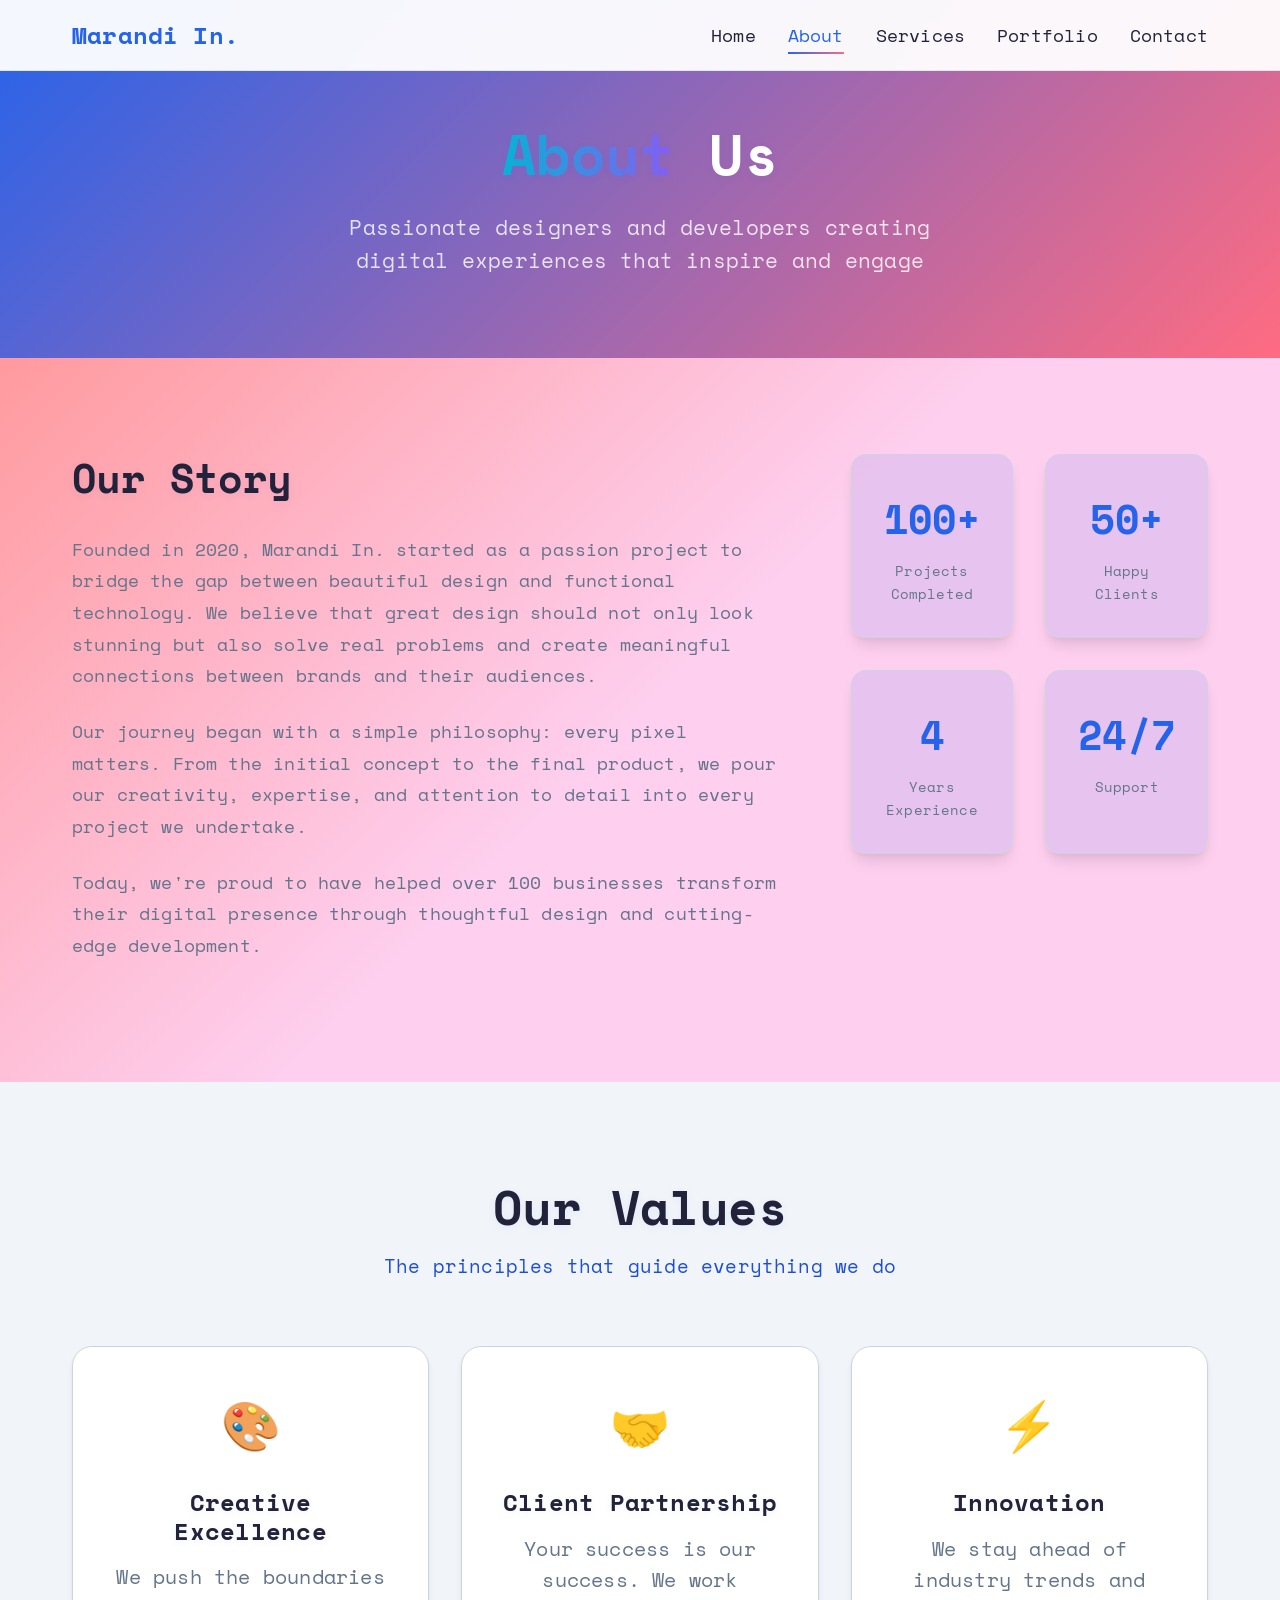
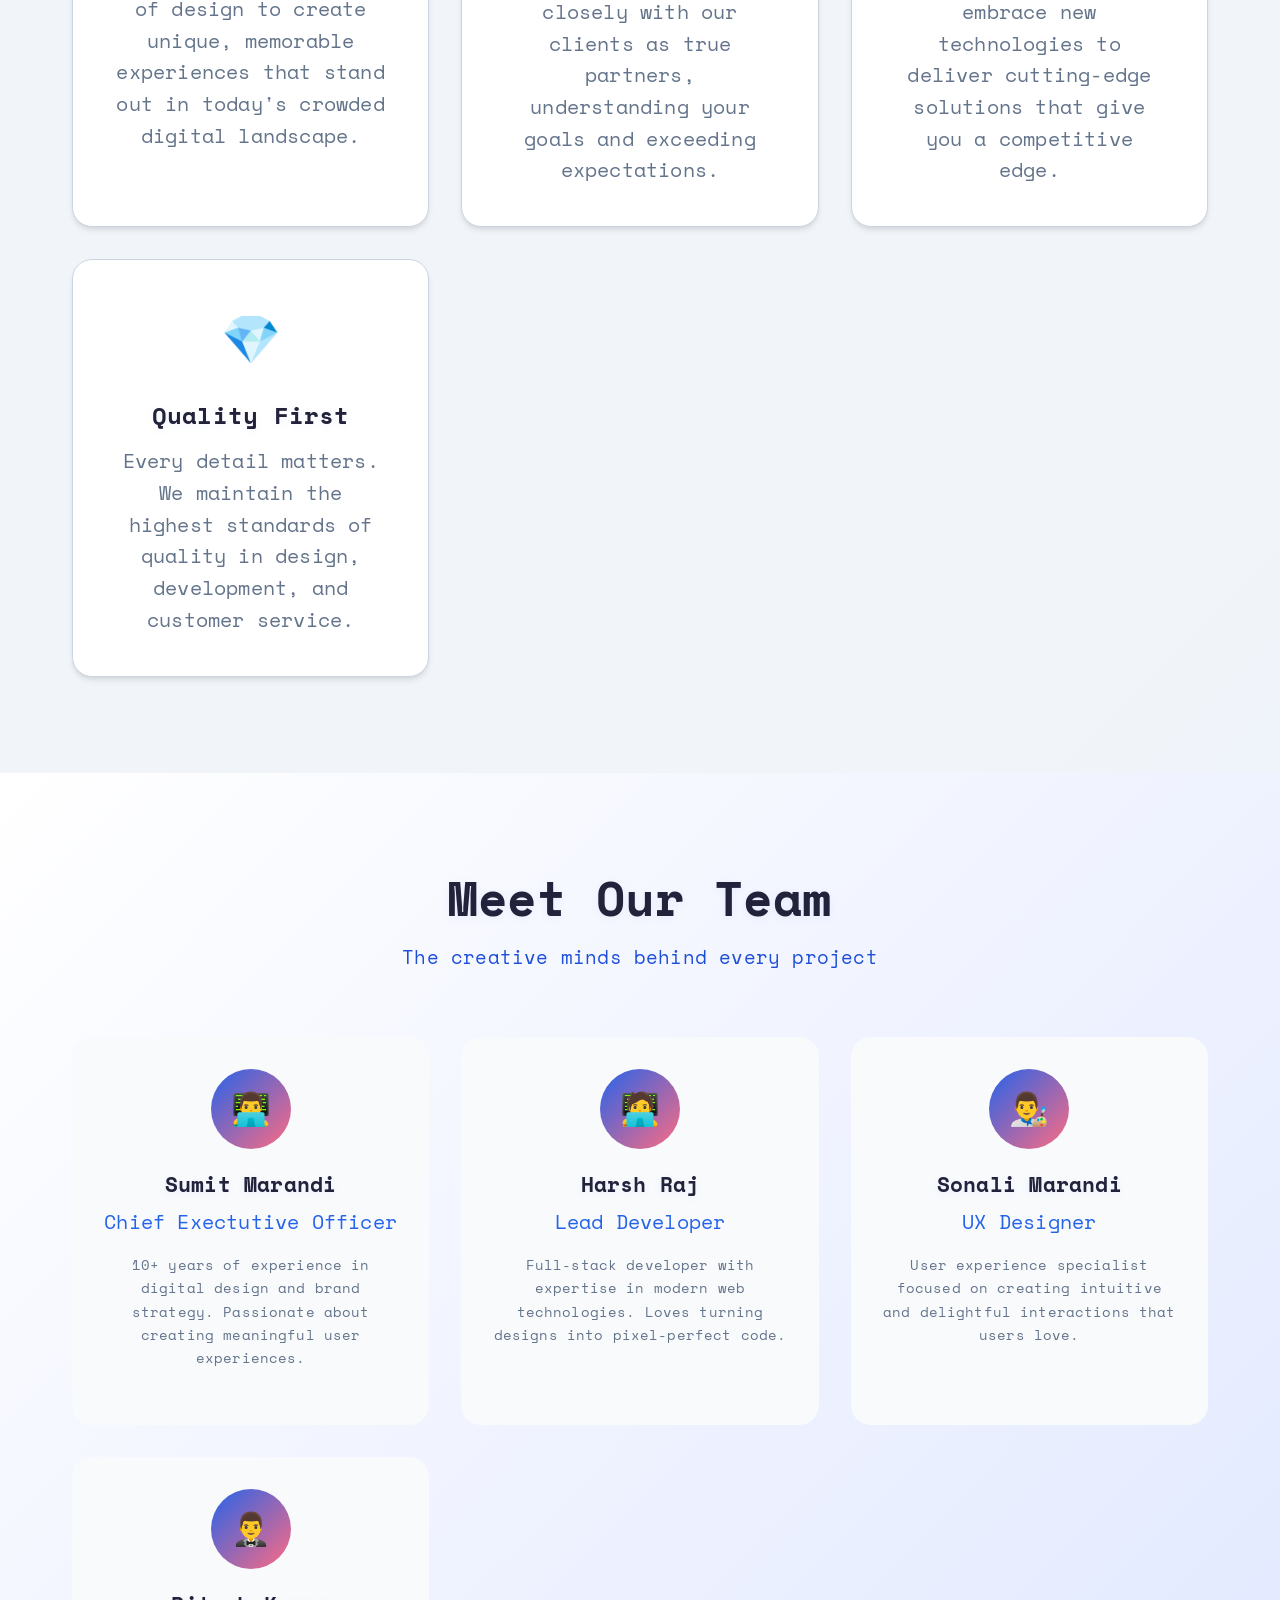
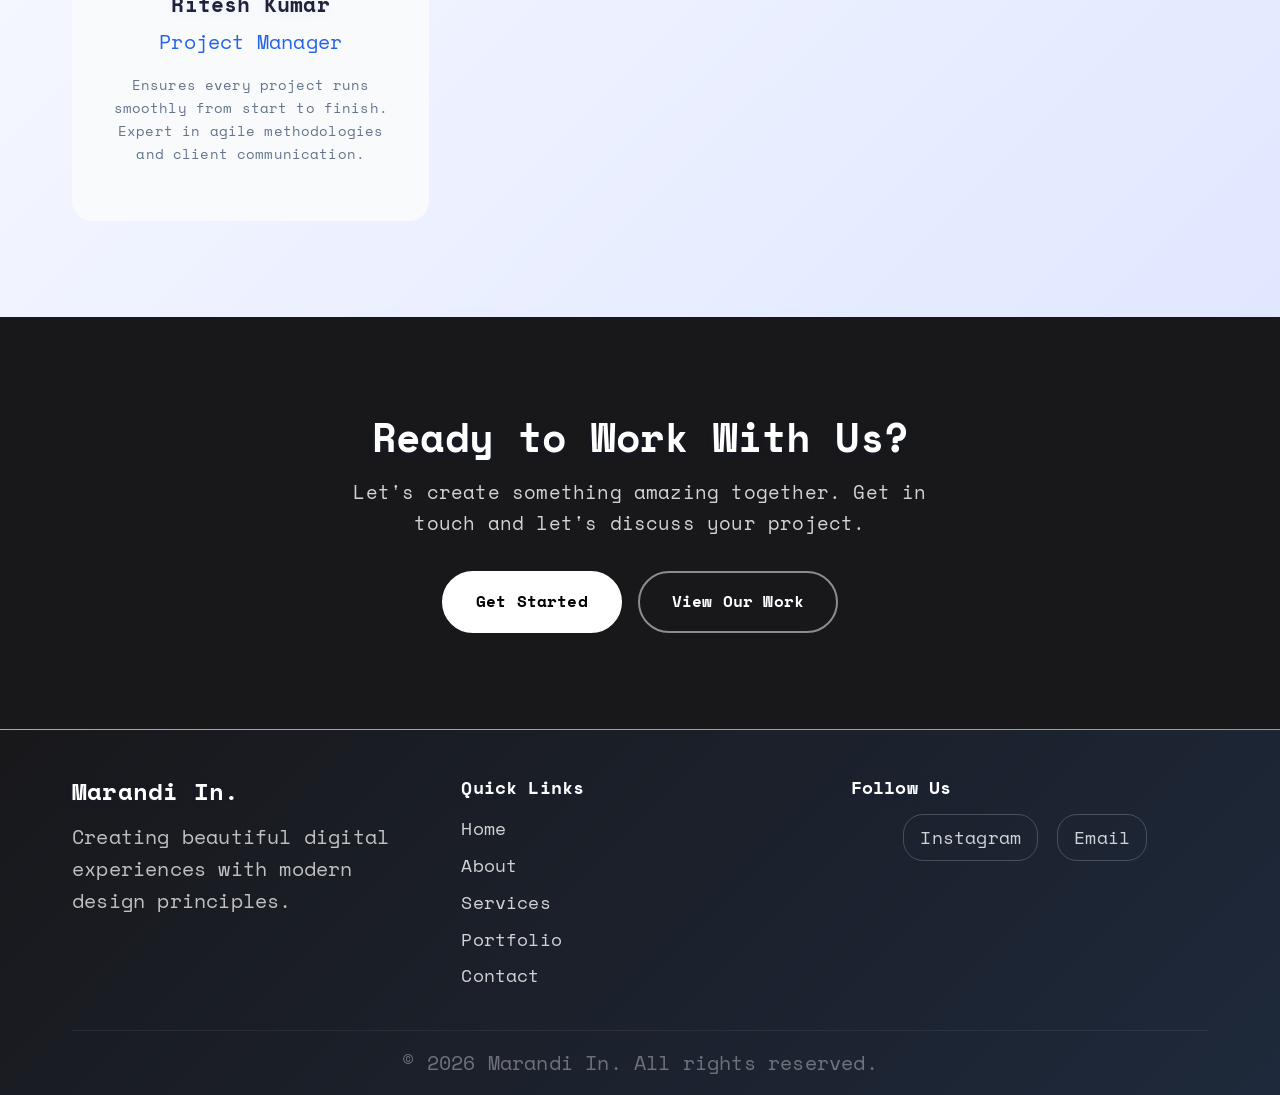
==== about.html @ eaab5546 "v3" ====
<!DOCTYPE html>
<html lang="en">
<head>
    <meta charset="UTF-8">
    <meta name="viewport" content="width=device-width, initial-scale=1.0">
    <meta name="description" content="Learn about Marandi In., a passionate team of designers and developers creating digital experiences that inspire and engage. Discover our story, values, and the creative minds behind our projects.">
    <meta name="keywords" content="about us, our story, our values, our team, creative design, modern technology, digital experiences">
    <meta property="og:title" content="About Us - Marandi In.">
    <meta property="og:description" content="Learn about Marandi In., a passionate team of designers and developers creating digital experiences that inspire and engage.">

    <meta property="og:type" content="website">
    <meta property="og:url" content="https://marandi.in/about.html">
    <meta property="og:image" content="https://asset.marandi.in/owl.png">
    <meta property="og:image:alt" content="Marandi In. Logo">
    <meta property="og:image:type" content="image/png">
    <meta name="twitter:card" content="summary_large_image">
    <meta name="twitter:title" content="About Us - Marandi In.">
    <meta name="twitter:description" content="Get in touch with Marandi In. to start a conversation about your next project. We're ready to help you transform your vision into reality.">
    <meta name="twitter:image" content="https://asset.marandi.in/owl.png">

    <link rel="apple-touch-icon" sizes="180x180" href="favicon/apple-touch-icon.png">
    <link rel="icon" type="image/png" sizes="32x32" href="favicon/favicon-32x32.png">
    <link rel="icon" type="image/png" sizes="16x16" href="favicon/favicon-16x16.png">
    <link rel="manifest" href="favicon/site.webmanifest">

    <meta name="robots" content="noindex">
    
    <title>About Us - Marandi In.</title>
    <link rel="stylesheet" href="styles.css">
    <link href="https://fonts.googleapis.com/css2?family=Space+Mono:wght@400;700&display=swap" rel="stylesheet">
</head>
<body>
    <!-- Navigation -->
    <nav class="navbar">
        <div class="nav-container">
            <div class="nav-logo">
                <span class="logo-text">Marandi In.</span>
            </div>
            <div class="nav-menu" id="navMenu">
                <a href="index.html" class="nav-link">Home</a>
                <a href="about.html" class="nav-link active">About</a>
                <a href="services.html" class="nav-link">Services</a>
                <a href="portfolio.html" class="nav-link">Portfolio</a>
                <a href="contact.html" class="nav-link">Contact</a>
            </div>
            <div class="nav-toggle" id="navToggle">
                <span class="bar"></span>
                <span class="bar"></span>
                <span class="bar"></span>
            </div>
        </div>
    </nav>

    <!-- Hero Section -->
    <section class="page-hero">
        <div class="container">
            <div class="page-hero-content">
                <h1 class="page-title">
                    <span class="gradient-text">About</span> Us
                </h1>
                <p class="page-subtitle">
                    Passionate designers and developers creating digital experiences that inspire and engage
                </p>
            </div>
        </div>
    </section>

    <!-- About Content -->
    <section class="about-content">
        <div class="container">
            <div class="about-story">
                <div class="story-content">
                    <h2>Our Story</h2>
                    <p>Founded in 2020, Marandi In. started as a passion project to bridge the gap between beautiful design and functional technology. We believe that great design should not only look stunning but also solve real problems and create meaningful connections between brands and their audiences.</p>
                    
                    <p>Our journey began with a simple philosophy: every pixel matters. From the initial concept to the final product, we pour our creativity, expertise, and attention to detail into every project we undertake.</p>
                    
                    <p>Today, we're proud to have helped over 100 businesses transform their digital presence through thoughtful design and cutting-edge development.</p>
                </div>
                <div class="story-stats">
                    <div class="stat-item">
                        <div class="stat-number">100+</div>
                        <div class="stat-label">Projects Completed</div>
                    </div>
                    <div class="stat-item">
                        <div class="stat-number">50+</div>
                        <div class="stat-label">Happy Clients</div>
                    </div>
                    <div class="stat-item">
                        <div class="stat-number">4</div>
                        <div class="stat-label">Years Experience</div>
                    </div>
                    <div class="stat-item">
                        <div class="stat-number">24/7</div>
                        <div class="stat-label">Support</div>
                    </div>
                </div>
            </div>
        </div>
    </section>

    <!-- Values Section -->
    <section class="values-section">
        <div class="container">
            <div class="section-header">
                <h2 class="section-title">Our Values</h2>
                <p class="section-subtitle">The principles that guide everything we do</p>
            </div>
            <div class="values-grid">
                <div class="value-card">
                    <div class="value-icon">🎨</div>
                    <h3>Creative Excellence</h3>
                    <p>We push the boundaries of design to create unique, memorable experiences that stand out in today's crowded digital landscape.</p>
                </div>
                <div class="value-card">
                    <div class="value-icon">🤝</div>
                    <h3>Client Partnership</h3>
                    <p>Your success is our success. We work closely with our clients as true partners, understanding your goals and exceeding expectations.</p>
                </div>
                <div class="value-card">
                    <div class="value-icon">⚡</div>
                    <h3>Innovation</h3>
                    <p>We stay ahead of industry trends and embrace new technologies to deliver cutting-edge solutions that give you a competitive edge.</p>
                </div>
                <div class="value-card">
                    <div class="value-icon">💎</div>
                    <h3>Quality First</h3>
                    <p>Every detail matters. We maintain the highest standards of quality in design, development, and customer service.</p>
                </div>
            </div>
        </div>
    </section>

    <!-- Team Section -->
    <section class="team-section">
        <div class="container">
            <div class="section-header">
                <h2 class="section-title">Meet Our Team</h2>
                <p class="section-subtitle">The creative minds behind every project</p>
            </div>
            <div class="team-grid">
                <div class="team-member">
                    <div class="member-image">
                        <div class="member-avatar">👨‍💻</div>
                    </div>
                    <div class="member-info">
                        <h4>Sumit Marandi</h4>
                        <p class="member-role">Chief Exectutive Officer</p>
                        <p class="member-bio">10+ years of experience in digital design and brand strategy. Passionate about creating meaningful user experiences.</p>
                        <div class="member-social">
                            <a href="#" class="social-link">LinkedIn</a>
                            <a href="#" class="social-link">Twitter</a>
                        </div>
                    </div>
                </div>
                <div class="team-member">
                    <div class="member-image">
                        <div class="member-avatar">🧑‍💻</div>
                    </div>
                    <div class="member-info">
                        <h4>Harsh Raj</h4>
                        <p class="member-role">Lead Developer</p>
                        <p class="member-bio">Full-stack developer with expertise in modern web technologies. Loves turning designs into pixel-perfect code.</p>
                        <div class="member-social">
                            <a href="#" class="social-link">LinkedIn</a>
                            <a href="#" class="social-link">GitHub</a>
                        </div>
                    </div>
                </div>
                <div class="team-member">
                    <div class="member-image">
                        <div class="member-avatar">👨‍🎨</div>
                    </div>
                    <div class="member-info">
                        <h4>Sonali Marandi</h4>
                        <p class="member-role">UX Designer</p>
                        <p class="member-bio">User experience specialist focused on creating intuitive and delightful interactions that users love.</p>
                        <div class="member-social">
                            <a href="#" class="social-link">LinkedIn</a>
                            <a href="#" class="social-link">Dribbble</a>
                        </div>
                    </div>
                </div>
                <div class="team-member">
                    <div class="member-image">
                        <div class="member-avatar">🤵‍♂️</div>
                    </div>
                    <div class="member-info">
                        <h4>Ritesh Kumar</h4>
                        <p class="member-role">Project Manager</p>
                        <p class="member-bio">Ensures every project runs smoothly from start to finish. Expert in agile methodologies and client communication.</p>
                        <div class="member-social">
                            <a href="#" class="social-link">LinkedIn</a>
                            <a href="#" class="social-link">Twitter</a>
                        </div>
                    </div>
                </div>
            </div>
        </div>
    </section>

    <!-- CTA Section -->
    <section class="cta-section">
        <div class="container">
            <div class="cta-content">
                <h2>Ready to Work With Us?</h2>
                <p>Let's create something amazing together. Get in touch and let's discuss your project.</p>
                <div class="cta-buttons">
                    <a href="contact.html" class="btn btn-primary">Get Started</a>
                    <a href="portfolio.html" class="btn btn-secondary">View Our Work</a>
                </div>
            </div>
        </div>
    </section>

    <!-- Footer -->
    <footer class="footer">
        <div class="container">
            <div class="footer-content">
                <div class="footer-section">
                    <h3>Marandi In.</h3>
                    <p>Creating beautiful digital experiences with modern design principles.</p>
                </div>
                <div class="footer-section">
                    <h4>Quick Links</h4>
                    <ul>
                        <li><a href="index.html">Home</a></li>
                        <li><a href="about.html">About</a></li>
                        <li><a href="services.html">Services</a></li>
                        <li><a href="portfolio.html">Portfolio</a></li>
                        <li><a href="contact.html">Contact</a></li>
                    </ul>
                </div>
                <div class="footer-section">
                    <h4>Follow Us</h4>
                    <div class="social-links">
                        <a href="https://www.instagram.com/marandi.insta/" target="_blank" class="social-link">Instagram</a>
                        <a href="mailto:hi@marandi.in" target="_blank" class="social-link">Email</a>
                    </div>
                </div>
            </div>
            <div class="footer-bottom">
                <p>&copy; <span id="currentYear"></span> Marandi In. All rights reserved.</p>
            </div>
        </div>
    </footer>

    <script src="script.js"></script>

    <script>
        document.addEventListener("DOMContentLoaded", function() {
            const yearSpan = document.getElementById("currentYear");
            const currentYear = new Date().getFullYear();
            yearSpan.textContent = currentYear;
        });
    </script>
</body>
</html>
---- styles.css ----
/* Reset and Base Styles */
* {
    margin: 0;
    padding: 0;
    box-sizing: border-box;
    font-family: 'Space Mono', monospace, -apple-system, BlinkMacSystemFont, 'Segoe UI', Roboto, 'Helvetica Neue', Arial, sans-serif;
}

:root {
    --primary-color: #2563eb;
    --primary-color-light: #e0e7ff;
    --primary-color-dark: #1d4ed8;
    --secondary-color: #14b8a6;
    --accent-color: #f59e0b;
    --accent-color-2: #ff6b81;
    --accent-color-3: #7c3aed;
    --bg-light: #f1f5f9;
    --bg-white: #ffffff;
    --bg-dark: #18181b;
    --bg-secondary: #f8fafc;
    --bg-card: #ffffff;
    --text-dark: #18181b;
    --text-primary: #22223b;
    --text-secondary: #64748b;
    --text-light: #4b5563;
    --text-muted: #94a3b8;
    --text-contrast: #fff;
    --border-color: #cbd5e1;
    --border-light: #e2e8f0;
    --success-color: #22c55e;
    --error-color: #ef4444;
    --focus-outline-color: #2563eb;
    
    /* Gradient Definitions */
    --gradient-primary: linear-gradient(135deg, var(--primary-color) 0%, var(--accent-color-2) 100%);
    --gradient-hero: linear-gradient(135deg, var(--primary-color) 0%, var(--accent-color-3) 50%, var(--accent-color) 100%);
    --gradient-accent: linear-gradient(90deg, var(--accent-color) 0%, var(--accent-color-2) 100%);
    --gradient-warm: linear-gradient(135deg, #ff6b6b 0%, #feca57 100%);
    --gradient-cool: linear-gradient(135deg, #667eea 0%, #764ba2 100%);
    --gradient-soft: linear-gradient(135deg, #a8edea 0%, #fed6e3 100%);
    --gradient-sunset: linear-gradient(135deg, #ff9a9e 0%, #fecfef 50%, #fecfef 100%);
    --gradient-ocean: linear-gradient(135deg, #667eea 0%, #764ba2 100%);
    --gradient-forest: linear-gradient(135deg, #134e5e 0%, #71b280 100%);
    --gradient-cosmic: linear-gradient(135deg, #667eea 0%, #764ba2 50%, #f093fb 100%);
    
    /* Shadow Definitions */
    --shadow-light: 0 4px 6px -1px rgba(0, 0, 0, 0.1), 0 2px 4px -1px rgba(0, 0, 0, 0.06);
    --shadow-medium: 0 10px 15px -3px rgba(0, 0, 0, 0.1), 0 4px 6px -2px rgba(0, 0, 0, 0.05);
    --shadow-large: 0 20px 25px -5px rgba(0, 0, 0, 0.1), 0 10px 10px -5px rgba(0, 0, 0, 0.04);
    --shadow-heavy: 0 25px 50px -12px rgba(0, 0, 0, 0.25);
    --shadow-colored: 0 10px 25px rgba(37, 99, 235, 0.15);
    
    /* Glass Effect */
    --glass-bg: rgba(255, 255, 255, 0.25);
    --backdrop-blur: blur(10px);
    --bg-primary: rgba(37, 99, 235, 0.1);
}

body {
    font-family: 'Space Mono', monospace, -apple-system, BlinkMacSystemFont, 'Segoe UI', Roboto, 'Helvetica Neue', Arial, sans-serif;
    color: var(--text-dark);
    background: linear-gradient(135deg, var(--bg-light) 60%, var(--primary-color-light) 100%);
    letter-spacing: 0.01em;
    font-size: 18px; /* Increased base font size for better readability */
    line-height: 1.6;
}

h1, h2, h3, h4, h5, h6, .section-title, .page-title {
    color: var(--primary-color-dark);
    font-family: 'Space Mono', monospace, sans-serif;
    letter-spacing: 0.01em;
    text-shadow: 0 2px 8px rgba(37,99,235,0.07);
    line-height: 1.2;
}

p, .section-subtitle, .page-subtitle, .card-content p, .info-header p, .timing, .contact-card p, .about-card p, .service-card p, .portfolio-info p, .faq-answer p, .footer-section p {
    color: var(--text-primary);
    font-family: 'Space Mono', monospace, sans-serif;
    font-size: 1.1em; /* Slightly increased font size */
    letter-spacing: 0.01em;
    line-height: 1.6;
}

.btn:hover, .btn-primary:hover, .btn-secondary:hover, .submit-btn:hover, .service-btn:hover,
.btn:focus, .btn-primary:focus, .btn-secondary:focus, .submit-btn:focus, .service-btn:focus {
    background: linear-gradient(90deg, var(--accent-color-2) 0%, var(--primary-color-dark) 100%);
    color: #fff !important;
    transform: translateY(-2px) scale(1.05);
    box-shadow: 0 4px 24px 0 rgba(124,58,237,0.15);
    outline: 3px solid var(--focus-outline-color);
    outline-offset: 3px;
}

/* Contact Page Styles */
.contact-main {
    padding: 4rem 1.5rem;
    background: var(--bg-light);
    min-height: 100vh;
}

.contact-container {
    max-width: 1200px;
    margin: 0 auto;
}

.contact-grid {
    display: grid;
    grid-template-columns: 1fr 1fr;
    gap: 3rem;
    align-items: start;
}

.contact-info {
    padding: 2rem;
}

.info-header {
    margin-bottom: 3rem;
}

.badge {
    display: inline-block;
    padding: 0.5rem 1rem;
    background: var(--gradient-primary);
    color: white;
    border-radius: 2rem;
    font-size: 0.875rem;
    margin-bottom: 1rem;
    box-shadow: var(--shadow-light);
}

.info-header h2 {
    font-size: 2.5rem;
    color: var(--text-dark);
    margin-bottom: 1rem;
    line-height: 1.2;
    font-weight: 700;
    letter-spacing: -0.025em;
}

.info-header p {
    color: var(--text-secondary);
    font-size: 1.125rem;
    line-height: 1.7;
    font-weight: 400;
}

.contact-cards {
    display: grid;
    gap: 1.5rem;
    margin-bottom: 3rem;
}

.contact-card {
    display: flex;
    align-items: flex-start;
    gap: 1rem;
    padding: 1.5rem;
    background: var(--bg-white);
    border-radius: 1rem;
    box-shadow: var(--shadow-light);
    border: 1px solid var(--border-light);
    transition: transform 0.3s ease, box-shadow 0.3s ease, border-color 0.3s ease;
}

.contact-card:hover {
    transform: translateY(-5px);
    box-shadow: var(--shadow-large);
    border-color: var(--primary-color-light);
}

.card-icon {
    padding: 1rem;
    background: var(--primary-color-light);
    border-radius: 0.75rem;
    color: var(--primary-color);
}

.card-content h3 {
    color: var(--text-dark);
    margin-bottom: 0.5rem;
    font-size: 1.25rem;
    font-weight: 600;
    letter-spacing: -0.01em;
}

.card-content p {
    color: var(--text-primary);
    margin-bottom: 0.25rem;
}

.timing {
    color: var(--text-light);
    font-size: 0.875rem;
}

.social-links-wrapper {
    background: var(--bg-white);
    padding: 2rem;
    border-radius: 1rem;
    box-shadow: var(--shadow-light);
    border: 1px solid var(--border-light);
}

.social-links-wrapper h3 {
    margin-bottom: 1.5rem;
    color: var(--text-dark);
}

.social-icons {
    display: flex;
    gap: 1rem;
}

.social-icon {
    display: flex;
    align-items: center;
    justify-content: center;
    width: 3rem;
    height: 3rem;
    border-radius: 0.75rem;
    color: var(--text-light);
    background: var(--bg-light);
    transition: all 0.3s ease;
}

.social-icon:hover {
    color: white;
    transform: translateY(-3px);
}

.social-icon.mail:hover { background: #1DA1F2; }
.social-icon.instagram:hover { background: #E4405F; }
.social-icon.linkedin:hover { background: #0A66C2; }
.social-icon.dribbble:hover { background: #EA4C89; }

.contact-form-wrapper {
    background: var(--bg-white);
    padding: 3rem;
    border-radius: 1.5rem;
    box-shadow: var(--shadow-medium);
    border: 1px solid var(--border-light);
}

.form-container h2 {
    margin-bottom: 2rem;
    color: var(--text-dark);
}

.form-grid {
    display: grid;
    grid-template-columns: 1fr 1fr;
    gap: 1.5rem;
    margin-bottom: 2rem;
}

.form-group {
    display: flex;
    flex-direction: column;
    gap: 0.5rem;
}

.form-group.full-width {
    grid-column: 1 / -1;
}

.form-group label {
    color: var(--text-dark);
    font-weight: 500;
}

.form-group input,
.form-group textarea {
    padding: 0.875rem 1rem;
    border: 2px solid var(--border-color);
    border-radius: 0.75rem;
    font-size: 1rem;
    transition: all 0.3s ease;
}

.form-group input:focus,
.form-group textarea:focus {
    border-color: var(--primary-color);
    box-shadow: 0 0 0 4px var(--primary-color-light);
    outline: none;
}

.form-group textarea {
    resize: vertical;
    min-height: 150px;
}

.form-footer {
    display: flex;
    justify-content: space-between;
    align-items: center;
}

.checkbox-container {
    display: flex;
    align-items: center;
    gap: 0.5rem;
    cursor: pointer;
    color: var(--text-primary);
}

.checkbox-container input {
    display: none;
}

.checkmark {
    width: 1.25rem;
    height: 1.25rem;
    border: 2px solid var(--border-color);
    border-radius: 0.375rem;
    position: relative;
    transition: all 0.3s ease;
}

.checkbox-container input:checked + .checkmark {
    background: var(--gradient-primary);
    box-shadow: var(--shadow-light);
    border-color: var(--primary-color);
}

.checkbox-container input:checked + .checkmark::after {
    content: "";
    position: absolute;
    left: 6px;
    top: 2px;
    width: 6px;
    height: 12px;
    border: solid white;
    border-width: 0 2px 2px 0;
    transform: rotate(45deg);
}

.submit-btn {
    display: flex;
    align-items: center;
    gap: 0.75rem;
    padding: 0.875rem 1.5rem;
    background: var(--gradient-primary);
    box-shadow: var(--shadow-light);
    color: white;
    border: none;
    border-radius: 0.75rem;
    font-size: 1rem;
    font-weight: 500;
    cursor: pointer;
    transition: all 0.3s ease;
}

.submit-btn:hover {
    transform: translateY(-2px);
    box-shadow: var(--shadow-medium);
    filter: brightness(1.05);
}

.submit-btn svg {
    transition: transform 0.3s ease;
}

.submit-btn:hover svg {
    transform: translateX(4px);
}

/* Responsive Design */
@media (max-width: 1024px) {
    .contact-grid {
        grid-template-columns: 1fr;
        gap: 2rem;
    }

    .contact-info {
        padding: 1rem;
    }

    .info-header h2 {
        font-size: 2rem;
    }
}

@media (max-width: 768px) {
    .contact-main {
        padding: 2rem 1rem;
    }

    .contact-form-wrapper {
        padding: 2rem;
    }

    .form-grid {
        grid-template-columns: 1fr;
    }

    .form-footer {
        flex-direction: column;
        gap: 1.5rem;
    }

    .submit-btn {
        width: 100%;
        justify-content: center;
    }
}

@media (max-width: 480px) {
    .contact-card {
        flex-direction: column;
        text-align: center;
        align-items: center;
    }

    .social-icons {
        flex-wrap: wrap;
        justify-content: center;
    }

    .info-header h2 {
        font-size: 1.75rem;
    }

    .contact-form-wrapper {
        padding: 1.5rem;
    }
}

/* Override any problematic text colors */
.section-header *,
.about-grid *,
.services-grid *,
.portfolio-grid *,
.footer-section * {
    color: inherit !important;
}

/* Fix page hero text visibility */
.page-hero {
    color: white !important;
    background: var(--gradient-hero);
}

.page-hero * {
    color: white !important;
}

.page-title {
    color: white !important;
}

/* Container */
.container {
    max-width: 1200px;
    margin: 0 auto;
    padding: 0 2rem;
}

/* Navigation */
.navbar {
    position: fixed;
    top: 0;
    width: 100%;
    background: rgba(255, 255, 255, 0.95);
    backdrop-filter: var(--backdrop-blur);
    border-bottom: 1px solid var(--border-light);
    z-index: 1000;
    transition: all 0.3s ease;
    box-shadow: 0 1px 20px rgba(0, 0, 0, 0.05);
}

.nav-container {
    max-width: 1200px;
    margin: 0 auto;
    padding: 0 2rem;
    display: flex;
    justify-content: space-between;
    align-items: center;
    height: 70px;
}

.nav-logo {
    font-size: 1.5rem;
    font-weight: 700;
    color: var(--primary-color);
}

.nav-menu {
    display: flex;
    gap: 2rem;
    align-items: center;
}

.nav-link {
    color: var(--text-primary);
    text-decoration: none;
    font-weight: 500;
    transition: color 0.3s ease;
    position: relative;
}

.nav-link:hover {
    color: var(--primary-color);
}

.nav-link::after {
    content: '';
    position: absolute;
    bottom: -5px;
    left: 0;
    width: 0;
    height: 2px;
    background: var(--gradient-primary);
    transition: width 0.3s ease;
}

.nav-link:hover::after {
    width: 100%;
}

.nav-toggle {
    display: none;
    flex-direction: column;
    cursor: pointer;
    gap: 4px;
}

.bar {
    width: 25px;
    height: 3px;
    background: var(--text-primary);
    transition: 0.3s;
    border-radius: 3px;
}

/* Hero Section */
.hero {
    min-height: 100vh;
    display: flex;
    align-items: center;
    position: relative;
    background: var(--gradient-hero);
    color: white;
    overflow: hidden;
    position: relative;
}

.hero::before {
    content: '';
    position: absolute;
    top: 0;
    left: 0;
    right: 0;
    bottom: 0;
    background: radial-gradient(circle at 30% 20%, rgba(255, 255, 255, 0.1) 0%, transparent 50%),
                radial-gradient(circle at 70% 80%, rgba(6, 182, 212, 0.15) 0%, transparent 50%);
    pointer-events: none;
}

.hero-container {
    max-width: 1200px;
    margin: 0 auto;
    padding: 0 2rem;
    display: grid;
    grid-template-columns: 1fr 1fr;
    gap: 4rem;
    align-items: center;
    position: relative;
    z-index: 2;
}

.hero-content {
    animation: fadeInUp 1s ease-out;
}

.hero-title {
    font-size: 4rem;
    font-weight: 700;
    line-height: 1.1;
    margin-bottom: 1.5rem;
}

.gradient-text {
    background: linear-gradient(270deg, #06b6d4, #f59e0b, #ef4444, #8b5cf6, #06b6d4);
    background-size: 400% 400%;
    -webkit-background-clip: text;
    -webkit-text-fill-color: transparent;
    background-clip: text;
    animation: gradientFlow 3s ease-in-out infinite;
    /* Fallback for browsers that don't support background-clip */
    color: #06b6d4;
}

@keyframes gradientFlow {
    0% {
        background-position: 0% 50%;
    }
    50% {
        background-position: 100% 50%;
    }
    100% {
        background-position: 0% 50%;
    }
}

@keyframes gradientPulse {
    0%, 100% {
        background: linear-gradient(135deg, #06b6d4 0%, #f59e0b 50%, #ef4444 100%);
        transform: scale(1);
    }
    50% {
        background: linear-gradient(135deg, #8b5cf6 0%, #06b6d4 50%, #f59e0b 100%);
        transform: scale(1.05);
    }
}

@keyframes gradientRainbow {
    0% { background-position: 0% 50%; }
    16.66% { background-position: 20% 50%; }
    33.33% { background-position: 40% 50%; }
    50% { background-position: 60% 50%; }
    66.66% { background-position: 80% 50%; }
    83.33% { background-position: 100% 50%; }
    100% { background-position: 0% 50%; }
}

@keyframes gradientShimmer {
    0% {
        background-position: -200% center;
    }
    100% {
        background-position: 200% center;
    }
}

.hero-subtitle {
    font-weight: 300;
    opacity: 0.9;
    color: white !important;
}

.hero-description {
    font-size: 1.2rem;
    opacity: 0.9;
    margin-bottom: 2rem;
    max-width: 500px;
    color: white !important;
}

.hero-buttons {
    display: flex;
    gap: 1rem;
}

.btn {
    padding: 1rem 2rem;
    border: none;
    border-radius: 50px;
    font-size: 1rem;
    font-weight: 600;
    cursor: pointer;
    transition: all 0.3s ease;
    text-decoration: none;
    display: inline-block;
    text-align: center;
}

.btn-primary {
    background: white;
    color: black !important;
    border: 5px solid var(--glass-border);
    backdrop-filter: var(--backdrop-blur);
    position: relative;
    overflow: hidden;
}

.btn-primary::before {
    content: '';
    position: absolute;
    top: 0;
    left: -100%;
    width: 100%;
    height: 100%;
    background: linear-gradient(90deg, transparent, rgba(255, 255, 255, 0.2), transparent);
    transition: left 0.5s;
}

.btn-primary:hover::before {
    left: 100%;
}

.btn-primary:hover {
    transform: translateY(-2px);
    border-color: var(--primary-color);
    box-shadow: var(--shadow-light);
    background: var(--gradient-primary);
}

.btn-secondary {
    background: transparent;
    color: white;
    border: 2px solid rgba(255, 255, 255, 0.5);
}

.btn-secondary:hover {
    background: rgba(255, 255, 255, 0.4);
    transform: translateY(-2px);
    border-color: rgba(255, 255, 255, 0.5);
    box-shadow: 0 4px 12px rgba(0, 0, 0, 0.15);
}

/* Floating Shapes */
.hero-visual {
    position: relative;
    display: flex;
    justify-content: center;
    align-items: center;
}

.floating-shapes {
    position: relative;
    width: 400px;
    height: 400px;
}

.shape {
    position: absolute;
    border-radius: 50%;
    animation: float 6s ease-in-out infinite;
}

.shape-1 {
    width: 100px;
    height: 100px;
    background: rgba(255, 255, 255, 0.2);
    top: 20%;
    left: 20%;
    animation-delay: 0s;
}

.shape-2 {
    width: 150px;
    height: 150px;
    background: rgba(255, 255, 255, 0.1);
    top: 50%;
    right: 20%;
    animation-delay: 2s;
}

.shape-3 {
    width: 80px;
    height: 80px;
    background: rgba(255, 255, 255, 0.15);
    bottom: 30%;
    left: 50%;
    animation-delay: 4s;
}

@keyframes float {
    0%, 100% { transform: translateY(0px) rotate(0deg); }
    50% { transform: translateY(-20px) rotate(180deg); }
}

/* Scroll Indicator */
.scroll-indicator {
    position: absolute;
    bottom: 2rem;
    left: 50%;
    transform: translateX(-50%);
    animation: bounce 2s infinite;
}

.scroll-arrow {
    width: 30px;
    height: 30px;
    border: 2px solid rgba(255, 255, 255, 0.7);
    border-left: none;
    border-top: none;
    transform: rotate(45deg);
}

@keyframes bounce {
    0%, 20%, 50%, 80%, 100% { transform: translateX(-50%) translateY(0); }
    40% { transform: translateX(-50%) translateY(-10px); }
    60% { transform: translateX(-50%) translateY(-5px); }
}

@keyframes fadeInUp {
    from {
        opacity: 0;
        transform: translateY(30px);
    }
    to {
        opacity: 1;
        transform: translateY(0);
    }
}

/* Section Styles */
.section-header {
    text-align: center;
    margin-bottom: 4rem;
}

.section-title {
    font-size: 3rem;
    font-weight: 700;
    margin-bottom: 1rem;
    color: var(--text-primary) !important;
}

.section-subtitle {
    font-size: 1.2rem;
    color: var(--primary-color-dark) !important;
    max-width: 600px;
    margin: 0 auto;
}

/* About Section */
.about {
    padding: 6rem 0;
    background: var(--bg-secondary);
}

.about-grid {
    display: grid;
    grid-template-columns: repeat(auto-fit, minmax(300px, 1fr));
    gap: 2rem;
}

.about-card {
    background: var(--bg-card);
    padding: 2.5rem 2rem;
    border-radius: 20px;
    text-align: center;
    box-shadow: var(--shadow-light);
    transition: all 0.4s ease;
    border: 1px solid var(--border-color);
    position: relative;
    overflow: hidden;
}

.about-card::before {
    content: '';
    position: absolute;
    top: 0;
    left: 0;
    right: 0;
    height: 4px;
    background: var(--gradient-accent);
    transform: scaleX(0);
    transition: transform 0.3s ease;
}

.about-card:hover::before {
    transform: scaleX(1);
}

.about-card:hover {
    transform: translateY(-10px);
    box-shadow: var(--shadow-colored);
    border-color: var(--primary-color);
}

.card-icon {
    font-size: 3rem;
    margin-bottom: 1.5rem;
    display: block;
    opacity: 1;
}

.about-card h3 {
    font-size: 1.5rem;
    font-weight: 600;
    margin-bottom: 1rem;
    color: var(--text-primary) !important;
}

.about-card p {
    color: var(--text-secondary) !important;
    line-height: 1.6;
}

/* Services Section */
.services {
    padding: 6rem 0;
    background: var(--gradient-soft);
}

.services-grid {
    display: grid;
    grid-template-columns: repeat(auto-fit, minmax(350px, 1fr));
    gap: 2rem;
}

.service-card {
    background: var(--gradient-primary);
    padding: 3rem 2rem;
    border-radius: 20px;
    color: white !important;
    text-align: center;
    transition: all 0.4s ease;
    position: relative;
    overflow: hidden;
    border: 1px solid rgba(255, 255, 255, 0.1);
}

.service-card * {
    color: white !important;
}

.service-card::before {
    content: '';
    position: absolute;
    top: 0;
    left: 0;
    right: 0;
    bottom: 0;
    background: radial-gradient(circle at var(--x, 50%) var(--y, 50%), rgba(255, 255, 255, 0.1) 0%, transparent 50%);
    opacity: 0;
    transition: opacity 0.3s ease;
    pointer-events: none;
}

.service-card:hover::before {
    opacity: 1;
}

.service-card:hover {
    transform: translateY(-5px);
    box-shadow: var(--shadow-heavy);
}

.service-number {
    font-size: 4rem;
    font-weight: 700;
    opacity: 0.5;
    margin-bottom: 1rem;
    line-height: 1;
    color: white !important;
}

.service-card h3 {
    font-size: 1.8rem;
    font-weight: 600;
    margin-bottom: 1rem;
    color: white !important;
}

.service-card p {
    margin-bottom: 2rem;
    opacity: 0.9;
    line-height: 1.6;
    color: white !important;
}

.service-tech {
    display: flex;
    flex-wrap: wrap;
    gap: 0.5rem;
    position: relative;
    z-index: 2;
}

.tech-tag {
    background: rgba(255, 255, 255, 0.2);
    padding: 0.5rem 1rem;
    border-radius: 20px;
    font-size: 0.9rem;
    font-weight: 500;
}

.service-card:nth-child(1) {
    background: var(--gradient-warm);
}

.service-card:nth-child(2) {
    background: var(--gradient-ocean);
}

.service-card:nth-child(3) {
    background: var(--gradient-cosmic);
}

/* Portfolio Section */
.portfolio {
    padding: 6rem 0;
    background: linear-gradient(135deg, var(--bg-secondary) 0%, var(--primary-color-light) 100%);
}

.portfolio-grid {
    display: grid;
    grid-template-columns: repeat(auto-fit, minmax(350px, 1fr));
    gap: 2rem;
}

.portfolio-item {
    background: var(--bg-card);
    border-radius: 20px;
    overflow: hidden;
    box-shadow: var(--shadow-light);
    transition: all 0.3s ease;
    border: 1px solid var(--border-color);
}

.portfolio-item:hover {
    transform: translateY(-5px);
    box-shadow: var(--shadow-heavy);
}

.portfolio-image {
    height: 250px;
    background: var(--gradient-soft);
    position: relative;
    overflow: hidden;
}

.portfolio-overlay {
    position: absolute;
    top: 0;
    left: 0;
    right: 0;
    bottom: 0;
    background: rgba(0, 0, 0, 0.8);
    display: flex;
    align-items: center;
    justify-content: center;
    opacity: 0;
    transition: opacity 0.3s ease;
}

.portfolio-image:hover .portfolio-overlay {
    opacity: 1;
}

.view-btn {
    background: white;
    color: var(--text-primary);
    border: none;
    padding: 1rem 2rem;
    border-radius: 50px;
    font-weight: 600;
    cursor: pointer;
    transition: all 0.3s ease;
}

.view-btn:hover {
    transform: scale(1.05);
}

.portfolio-info {
    padding: 2rem;
}

.portfolio-info h4 {
    font-size: 1.3rem;
    font-weight: 600;
    margin-bottom: 0.5rem;
    color: var(--text-primary) !important;
}

.portfolio-info p {
    color: var(--text-secondary) !important;
}

/* Contact Section */
.contact {
    padding: 6rem 0;
    background: linear-gradient(135deg, #ffffff 0%, var(--bg-light) 100%);
}

.contact-content {
    display: grid;
    grid-template-columns: 1fr 1fr;
    gap: 4rem;
    max-width: 1000px;
    margin: 0 auto;
}

/* Contact Page Styles */
.contact-main {
    padding: 6rem 0;
    background: var(--bg-secondary);
}

.contact-wrapper {
    display: grid;
    grid-template-columns: 1fr 1.2fr;
    gap: 3rem;
    max-width: 1100px;
    margin: 0 auto;
    padding: 0 1.5rem;
}

.contact-info-section {
    background: var(--bg-card);
    padding: 2.5rem;
    border-radius: 18px;
    box-shadow: var(--shadow-medium);
    height: fit-content;
}

.contact-intro {
    margin-bottom: 2.5rem;
}

.contact-intro h2 {
    font-size: 2.2rem;
    background: var(--gradient-primary);
    background-clip: text;
    -webkit-background-clip: text;
    color: transparent;
    -webkit-text-fill-color: transparent;
    margin-bottom: 0.75rem;
}

.contact-intro p {
    color: var(--text-secondary);
    line-height: 1.7;
}

.contact-methods {
    display: grid;
    grid-template-columns: 1fr 1fr;
    gap: 1.2rem;
    margin-bottom: 2.5rem;
}

.contact-method {
    background: var(--bg-primary);
    padding: 1.2rem 1rem;
    border-radius: 12px;
    display: flex;
    align-items: flex-start;
    gap: 1rem;
    transition: box-shadow 0.3s, border-color 0.3s, transform 0.3s;
    border: 1px solid var(--border-light);
}

.contact-method:hover {
    transform: translateY(-4px);
    box-shadow: var(--shadow-colored);
    border-color: var(--primary-color);
}

.method-icon {
    font-size: 1.3rem;
    width: 44px;
    height: 44px;
    background: var(--gradient-primary);
    display: flex;
    align-items: center;
    justify-content: center;
    border-radius: 10px;
    color: white;
    flex-shrink: 0;
}

.method-content h4 {
    font-size: 1rem;
    margin-bottom: 0.25rem;
    color: var(--text-primary);
}

.method-content p {
    color: var(--text-secondary);
    margin-bottom: 0.15rem;
    font-size: 0.98rem;
}

.method-content span {
    font-size: 0.88rem;
    color: var(--text-muted);
}

.social-contact {
    padding-top: 1.5rem;
    border-top: 1px solid var(--border-light);
}

.social-contact h4 {
    font-size: 1.1rem;
    margin-bottom: 1rem;
    color: var(--text-primary);
    text-align: center;
}

.social-links {
    display: flex;
    gap: 0.7rem;
    flex-wrap: wrap;
    justify-content: center;
    margin-top: 1rem;
}

.social-link:hover {
    transform: translateY(-2px);
    border-color: var(--primary-color);
    box-shadow: var(--shadow-light);
    background: var(--gradient-primary);
}

.social-icon {
    font-size: 1.1rem;
}

/* Contact Form Styles */
.contact-form-section {
    background: var(--bg-card);
    padding: 2.5rem;
    border-radius: 18px;
    box-shadow: var(--shadow-medium);
}

.form-container h3 {
    font-size: 1.4rem;
    margin-bottom: 1.5rem;
    color: var(--text-primary);
}

.contact-form {
    display: flex;
    flex-direction: column;
    gap: 1.2rem;
}

.form-row {
    display: flex;
    gap: 1.2rem;
}

.form-group {
    flex: 1;
    display: flex;
    flex-direction: column;
}

.form-group label {
    font-size: 0.92rem;
    margin-bottom: 0.4rem;
    color: var(--text-primary);
    font-weight: 500;
}

.form-group input,
.form-group textarea {
    padding: 0.8rem 1rem;
    border: 2px solid var(--border-color);
    border-radius: 8px;
    background: var(--bg-secondary);
    font-family: inherit;
    font-size: 1rem;
    color: var(--text-primary);
    transition: border-color 0.3s, box-shadow 0.3s;
}

.form-group input:focus,
.form-group textarea:focus {
    outline: none;
    border-color: var(--primary-color);
    box-shadow: 0 0 0 3px rgba(37, 99, 235, 0.1);
}

.form-group textarea {
    min-height: 110px;
    resize: vertical;
}

.form-checkbox {
    display: flex;
    align-items: center;
    gap: 0.7rem;
    margin-top: 0.5rem;
}

.form-checkbox input[type="checkbox"] {
    width: 1.1rem;
    height: 1.1rem;
    border: 2px solid var(--border-color);
    border-radius: 4px;
    cursor: pointer;
}

.form-checkbox label {
    font-size: 0.92rem;
    color: var(--text-secondary);
    cursor: pointer;
}

.btn-full {
    width: 100%;
    margin-top: 0.7rem;
    padding: 0.9rem;
    background: var(--gradient-primary);
    color: white;
    border: none;
    border-radius: 8px;
    font-size: 1rem;
    font-weight: 600;
    cursor: pointer;
    transition: box-shadow 0.3s, transform 0.3s;
}

.btn-full:hover {
    transform: translateY(-2px);
    box-shadow: var(--shadow-colored);
}

/* Responsive Styles for Contact Page */
@media (max-width: 1024px) {
    .contact-wrapper {
        grid-template-columns: 1fr;
        max-width: 700px;
        gap: 2.2rem;
    }
    .contact-methods {
        grid-template-columns: 1fr 1fr;
    }
}

@media (max-width: 768px) {
    .contact-main {
        padding: 4rem 0;
    }
    .contact-wrapper {
        gap: 1.5rem;
        padding: 0 0.5rem;
    }
    .contact-info-section,
    .contact-form-section {
        padding: 1.2rem;
        border-radius: 12px;
    }
    .contact-intro h2 {
        font-size: 1.3rem;
    }
    .contact-methods {
        grid-template-columns: 1fr;
        gap: 1rem;
    }
    .form-row {
        flex-direction: column;
        gap: 1rem;
    }
    .form-container h3 {
        font-size: 1.1rem;
    }
    .btn-full {
        padding: 0.8rem;
        font-size: 0.98rem;
    }
}

@media (max-width: 480px) {
    .contact-main {
        padding: 2.5rem 0;
    }
    .contact-wrapper {
        gap: 1rem;
        padding: 0;
    }
    .contact-info-section,
    .contact-form-section {
        padding: 0.7rem;
        border-radius: 8px;
    }
    .contact-intro h2 {
        font-size: 1.05rem;
    }
    .method-icon {
        width: 32px;
        height: 32px;
        font-size: 1rem;
    }
    .social-link {
        min-width: 90px;
        font-size: 0.95rem;
        padding: 0.5rem 0.7rem;
    }
    .form-group input,
    .form-group textarea {
        padding: 0.6rem 0.7rem;
        font-size: 0.97rem;
    }
    .btn-full {
        padding: 0.7rem;
        font-size: 0.97rem;
    }
}

/* Footer */
.footer {
    background: linear-gradient(135deg, var(--bg-dark) 0%, #1e293b 100%);
    color: white;
    padding: 3rem 0 1rem;
    position: relative;
}

.footer::before {
    content: '';
    position: absolute;
    top: 0;
    left: 0;
    right: 0;
    height: 1px;
    background: var(--gradient-accent);
}

.footer-content {
    display: grid;
    grid-template-columns: repeat(auto-fit, minmax(250px, 1fr));
    gap: 2rem;
    margin-bottom: 2rem;
}

.footer-section h3 {
    font-size: 1.5rem;
    font-weight: 700;
    margin-bottom: 1rem;
    color: white !important;
}

.footer-section p {
    opacity: 0.8;
    line-height: 1.6;
    color: rgba(255, 255, 255, 0.9) !important;
}

.footer-section ul {
    list-style: none;
    margin-top: 1rem;
}

.footer-section ul li {
    margin-bottom: 0.5rem;
}

.footer-section ul li a {
    text-decoration: none;
    transition: color 0.3s ease;
    color: rgba(255, 255, 255, 0.8) !important;
}

.footer-section a:hover {
    color: white !important;
}

.social-link {
    text-decoration: none;
    padding: 0.5rem 1rem;
    border: 1px solid rgba(255, 255, 255, 0.2);
    border-radius: 20px;
    transition: all 0.3s ease;
    display: inline-block;
    margin-right: 0.5rem;
    color: rgba(255, 255, 255, 0.8) !important;
}

.footer-bottom {
    border-top: 1px solid rgba(255, 255, 255, 0.1);
    padding-top: 1rem;
    text-align: center;
    opacity: 0.6;
}

.footer-bottom p {
    color: rgba(255, 255, 255, 0.6) !important;
}

/* Responsive Design */
/* Large tablets and small desktops */
@media (max-width: 1024px) {
    .contact-wrapper {
        grid-template-columns: 1fr;
        gap: 3rem;
    }

    .office-info {
        gap: 3rem;
    }

    .page-title {
        font-size: 3rem;
    }

    .form-container {
        padding: 2.5rem;
    }
}

/* Tablets */
@media (max-width: 768px) {
    .nav-menu {
        position: fixed;
        left: -100%;
        top: 70px;
        flex-direction: column;
        background-color: white;
        width: 100%;
        text-align: center;
        transition: 0.3s;
        box-shadow: var(--shadow-medium);
        padding: 2rem 0;
    }

    .nav-menu.active {
        left: 0;
    }

    .nav-toggle {
        display: flex;
    }

    .hero-container {
        grid-template-columns: 1fr;
        text-align: center;
        gap: 2rem;
    }

    .hero-title {
        font-size: 2.5rem;
    }

    .floating-shapes {
        width: 300px;
        height: 300px;
    }

    .contact-content {
        grid-template-columns: 1fr;
        gap: 2rem;
    }

    .hero-buttons {
        justify-content: center;
    }

    .container {
        padding: 0 1rem;
    }

    .section-title {
        font-size: 2rem;
    }

    .office-info {
        flex-direction: column;
    }
}

@media (max-width: 480px) {
    .hero-title {
        font-size: 2rem;
    }

    .hero-description {
        font-size: 1rem;
    }

    .btn {
        padding: 0.8rem 1.5rem;
        font-size: 0.9rem;
    }

    .about-card,
    .service-card {
        padding: 2rem 1.5rem;
    }

    .services-grid,
    .portfolio-grid {
        grid-template-columns: 1fr;
    }

    /* Contact page responsive */
    .contact-wrapper {
        grid-template-columns: 1fr;
        gap: 2rem;
    }

    .form-row {
        grid-template-columns: 1fr;
        gap: 1rem;
    }

    .form-container {
        padding: 2rem 1.5rem;
    }

    .office-info {
        grid-template-columns: 1fr;
        gap: 2rem;
        margin-bottom: 2rem;
    }

    .social-contact .social-links {
        flex-direction: row;
        flex-wrap: wrap;
        gap: 0.5rem;
    }

    .map-container {
        height: 300px;
    }

    .page-title {
        font-size: 2.5rem;
    }

    .page-subtitle {
        font-size: 1.1rem;
    }

    .contact-intro h2 {
        font-size: 1.8rem;
    }

    .form-container h3 {
        font-size: 1.5rem;
    }

    .contact-method {
        align-items: center;
    }

    .method-icon {
        width: 45px;
        height: 45px;
        font-size: 1.3rem;
    }

    .btn-full {
        padding: 1rem 1.5rem;
        font-size: 1rem;
    }
}

/* Extra small screens */
@media (max-width: 360px) {
    .container {
        padding: 0 0.75rem;
    }

    .page-title {
        font-size: 2.2rem;
    }

    .form-container {
        padding: 1.5rem 1rem;
    }

    .contact-intro h2 {
        font-size: 1.6rem;
    }

    .form-container h3 {
        font-size: 1.3rem;
    }

    .method-content h4 {
        font-size: 1.1rem;
    }

    .map-container {
        height: 250px;
    }

    .map-content h4 {
        font-size: 1.3rem;
    }

    .map-icon {
        font-size: 3rem;
    }
}

/* Page Hero Styles */
.page-hero {
    padding: 120px 0 80px;
    background: var(--gradient-primary);
    color: white;
    text-align: center;
}

.page-hero-content {
    max-width: 800px;
    margin: 0 auto;
}

.page-title {
    font-size: 3.5rem;
    font-weight: 700;
    margin-bottom: 1.5rem;
    line-height: 1.2;
    color: white !important;
}

.page-subtitle {
    font-size: 1.3rem;
    opacity: 0.9;
    max-width: 600px;
    margin: 0 auto;
    color: rgba(255, 255, 255, 0.9) !important;
}

/* About Page Styles */
.about-content {
    padding: 6rem 0;
    background: var(--gradient-sunset);
}

.about-story {
    display: grid;
    grid-template-columns: 2fr 1fr;
    gap: 4rem;
    align-items: start;
}

.story-content h2 {
    font-size: 2.5rem;
    font-weight: 700;
    margin-bottom: 2rem;
    color: var(--text-primary);
}

.story-content p {
    font-size: 1.1rem;
    line-height: 1.8;
    color: var(--text-secondary);
    margin-bottom: 1.5rem;
}

.story-stats {
    display: grid;
    grid-template-columns: 1fr 1fr;
    gap: 2rem;
}

.stat-item {
    text-align: center;
    padding: 2rem;
    background: var(--bg-primary);
    border-radius: 15px;
    box-shadow: var(--shadow-medium);
    transition: transform 0.3s ease, box-shadow 0.3s ease;
    border: 1px solid var(--border-color);
}

.stat-item:hover {
    transform: translateY(-5px);
    box-shadow: var(--shadow-large);
}

.stat-number {
    font-size: 2.5rem;
    font-weight: 700;
    color: var(--primary-color);
    margin-bottom: 0.5rem;
}

.stat-label {
    font-size: 0.9rem;
    color: var(--text-secondary);
    font-weight: 500;
}

.values-section {
    padding: 6rem 0;
    /* background: var(--gradient-forest); */
}

.values-grid {
    display: grid;
    grid-template-columns: repeat(auto-fit, minmax(280px, 1fr));
    gap: 2rem;
}

.value-card {
    background: white;
    padding: 2.5rem;
    border-radius: 20px;
    text-align: center;
    box-shadow: var(--shadow-light);
    transition: all 0.3s ease;
    border: 1px solid var(--border-color);
}

.value-card:hover {
    transform: translateY(-5px);
    box-shadow: var(--shadow-heavy);
}

.value-icon {
    font-size: 3rem;
    margin-bottom: 1.5rem;
    display: block;
}

.value-card h3 {
    font-size: 1.5rem;
    font-weight: 600;
    margin-bottom: 1rem;
    color: var(--text-primary);
}

.value-card p {
    color: var(--text-secondary);
    line-height: 1.6;
}

/* Team Section */
.team-section {
    padding: 6rem 0;
    background: linear-gradient(135deg, #ffffff 0%, var(--primary-color-light) 100%);
}

.team-grid {
    display: grid;
    grid-template-columns: repeat(auto-fit, minmax(280px, 1fr));
    gap: 2rem;
}

.team-member {
    background: var(--bg-secondary);
    border-radius: 20px;
    padding: 2rem;
    text-align: center;
    transition: all 0.3s ease;
}

.team-member:hover {
    transform: translateY(-5px);
    box-shadow: var(--shadow-medium);
}

.member-image {
    margin-bottom: 1.5rem;
}

.member-avatar {
    width: 80px;
    height: 80px;
    border-radius: 50%;
    background: var(--gradient-primary);
    display: flex;
    align-items: center;
    justify-content: center;
    font-size: 2rem;
    margin: 0 auto 1rem;
}

.member-info h4 {
    font-size: 1.3rem;
    font-weight: 600;
    margin-bottom: 0.5rem;
    color: var(--text-primary);
}

.member-role {
    color: var(--primary-color);
    font-weight: 500;
    margin-bottom: 1rem;
}

.member-bio {
    color: var(--text-secondary);
    line-height: 1.6;
    margin-bottom: 1.5rem;
    font-size: 0.9rem;
}

.member-social {
    display: flex;
    justify-content: center;
    gap: 1rem;

    display: none;
}

/* Services Page Styles */
.services-overview {
    padding: 6rem 0;
    background: var(--gradient-ocean);
}

.service-card.featured {
    border: 3px solid var(--primary-color);
    transform: scale(1.02);
}

.service-icon {
    font-size: 3rem;
    margin-bottom: 1.5rem;
    display: block;
    opacity: 1;
}

.service-features {
    list-style: none;
    margin: 2rem 0;
    text-align: left;
}

.service-features li {
    margin-bottom: 0.5rem;
    padding-left: 1rem;
    position: relative;
}

.service-features li::before {
    content: '✓';
    position: absolute;
    left: 0;
    color: rgba(255, 255, 255, 0.8);
    font-weight: bold;
}

.service-price {
    font-size: 1.5rem;
    font-weight: 700;
    margin: 2rem 0 1.5rem;
    text-shadow: 0 1px 2px rgba(0, 0, 0, 0.1);
}

.service-btn {
    background: rgba(255, 255, 255, 0.25);
    color: white !important;
    padding: 0.75rem 2rem;
    border-radius: 25px;
    text-decoration: none;
    font-weight: 600;
    transition: all 0.3s ease;
    display: inline-block;
    border: 1px solid rgba(255, 255, 255, 0.3);
    backdrop-filter: blur(10px);
}

.service-btn:hover {
    background: var(--secondary-color);
    transform: translateY(-2px);
}

/* Process Section */
.process-section {
    padding: 6rem 0;
    background: white;
}

.process-timeline {
    max-width: 800px;
    margin: 0 auto;
}

.process-step {
    display: grid;
    grid-template-columns: 100px 1fr;
    gap: 2rem;
    margin-bottom: 3rem;
    align-items: start;
}

.step-number {
    width: 80px;
    height: 80px;
    border-radius: 50%;
    background: var(--gradient-primary);
    color: white;
    display: flex;
    align-items: center;
    justify-content: center;
    font-size: 1.5rem;
    font-weight: 700;
}

.step-content h3 {
    font-size: 1.5rem;
    font-weight: 600;
    margin-bottom: 1rem;
    color: var(--text-primary);
}

.step-content p {
    color: var(--text-secondary);
    line-height: 1.6;
}

/* FAQ Section */
.faq-section,
.contact-faq {
    padding: 6rem 0;
    background: var(--gradient-soft);
}

.faq-list {
    max-width: 800px;
    margin: 0 auto;
}

.faq-item {
    background: white;
    border-radius: 15px;
    margin-bottom: 1rem;
    overflow: hidden;
    box-shadow: var(--shadow-light);
}

.faq-question {
    padding: 1.5rem 2rem;
    cursor: pointer;
    display: flex;
    justify-content: space-between;
    align-items: center;
    transition: background-color 0.3s ease;
}

.faq-question:hover {
    background: var(--bg-secondary);
}

.faq-question h4 {
    font-size: 1.1rem;
    font-weight: 600;
    color: var(--text-primary);
    margin: 0;
}

.faq-toggle {
    font-size: 1.5rem;
    font-weight: 300;
    color: var(--text-secondary);
    transition: transform 0.3s ease;
}

.faq-item.active .faq-toggle {
    transform: rotate(45deg);
}

.faq-answer {
    padding: 0 2rem;
    max-height: 0;
    overflow: hidden;
    transition: all 0.3s ease;
}

.faq-item.active .faq-answer {
    padding: 0 2rem 1.5rem;
    max-height: 200px;
}

.faq-answer p {
    color: var(--text-secondary);
    line-height: 1.6;
    margin: 0;
}

/* Portfolio Page Styles */
.portfolio-filter {
    padding: 2rem 0;
    background: white;
    border-bottom: 1px solid var(--border-color);
}

.filter-buttons {
    display: flex;
    justify-content: center;
    gap: 1rem;
    flex-wrap: wrap;
}

.filter-btn {
    padding: 0.75rem 1.5rem;
    border: 2px solid var(--border-color);
    background: white;
    border-radius: 25px;
    font-weight: 500;
    cursor: pointer;
    transition: all 0.3s ease;
    color: var(--text-secondary);
}

.filter-btn.active,
.filter-btn:hover {
    background: var(--gradient-primary);
    box-shadow: var(--shadow-light);
    border-color: var(--primary-color);
    color: white;
}

.portfolio-showcase {
    padding: 4rem 0;
    background: var(--bg-secondary);
}

.project-preview {
    position: absolute;
    top: 0;
    left: 0;
    right: 0;
    bottom: 0;
    background: var(--gradient-soft);
    display: flex;
    align-items: center;
    justify-content: center;
    transition: opacity 0.3s ease;
}

.preview-content {
    text-align: center;
    color: var(--text-primary);
}

.preview-content h4 {
    font-size: 1.5rem;
    font-weight: 600;
    margin-bottom: 0.5rem;
}

.preview-content p {
    margin-bottom: 1rem;
    opacity: 0.8;
}

.project-tech {
    display: flex;
    gap: 0.5rem;
    justify-content: center;
    flex-wrap: wrap;
}

.project-tech span {
    background: rgba(255, 255, 255, 0.9);
    padding: 0.25rem 0.75rem;
    border-radius: 15px;
    font-size: 0.8rem;
    font-weight: 500;
    color: var(--text-primary);
}

.mobile-preview {
    background: linear-gradient(135deg, #667eea 0%, #764ba2 100%);
}

.branding-preview {
    background: linear-gradient(135deg, #f093fb 0%, #f5576c 100%);
}



.portfolio-stats {
    padding: 4rem 0;
    background: var(--bg-dark);
    color: white;
}

.stats-grid {
    display: grid;
    grid-template-columns: repeat(auto-fit, minmax(200px, 1fr));
    gap: 2rem;
    text-align: center;
}

.portfolio-stats .stat-number {
    color: white;
    font-size: 3rem;
}

.portfolio-stats .stat-label {
    color: rgba(255, 255, 255, 0.8);
}

/* Testimonials Section */
.testimonials-section {
    padding: 6rem 0;
    background: var(--gradient-sunset);
}

.testimonials-grid {
    display: grid;
    grid-template-columns: repeat(auto-fit, minmax(350px, 1fr));
    gap: 2rem;
}

.testimonial-card {
    background: var(--bg-secondary);
    padding: 2.5rem;
    border-radius: 20px;
    text-align: left;
    box-shadow: var(--shadow-light);
}

.stars {
    font-size: 1.2rem;
    margin-bottom: 1rem;
}

.testimonial-content p {
    font-style: italic;
    color: var(--text-secondary);
    line-height: 1.7;
    margin-bottom: 2rem;
}

.testimonial-author {
    display: flex;
    align-items: center;
    gap: 1rem;
}

.author-avatar {
    width: 50px;
    height: 50px;
    border-radius: 50%;
    background: var(--gradient-primary);
    display: flex;
    align-items: center;
    justify-content: center;
    font-size: 1.5rem;
}

.author-info h4 {
    font-size: 1rem;
    font-weight: 600;
    margin-bottom: 0.25rem;
    color: var(--text-primary);
}

.author-info p {
    font-size: 0.9rem;
    color: var(--text-secondary);
    margin: 0;
}

/* Contact Main Responsive Styles */
.contact-main {
    padding: 4rem 0;
}

.contact-wrapper {
    display: grid;
    grid-template-columns: 1fr 1fr;
    gap: 4rem;
}

@media (max-width: 1024px) {
    .contact-wrapper {
        gap: 2rem;
    }
    
    .contact-methods {
        grid-template-columns: 1fr 1fr;
    }
}

@media (max-width: 768px) {
    .contact-wrapper {
        grid-template-columns: 1fr;
        gap: 3rem;
    }
    
    .contact-info-section {
        text-align: center;
    }
    
    .contact-methods {
        grid-template-columns: 1fr;
        gap: 1.5rem;
    }
    
    .contact-method {
        justify-content: center;
    }
    
    .social-contact .social-links {
        justify-content: center;
    }
    
    .form-row {
        flex-direction: column;
        gap: 1rem;
    }
    
    .form-row .form-group {
        width: 100%;
    }

    .about-story {
        grid-template-columns: none;
    }
}

@media (max-width: 480px) {
    .contact-main {
        padding: 2rem 0;
    }
    
    .contact-intro h2 {
        font-size: 1.75rem;
    }
    
    .method-icon {
        font-size: 1.5rem;
    }
    
    .method-content h4 {
        font-size: 1.1rem;
    }
    
    .social-contact .social-links {
        flex-wrap: wrap;
        gap: 0.75rem;
    }
    
    .social-link {
        width: calc(50% - 0.375rem);
    }
}

.contact-wrapper {
    display: grid;
    grid-template-columns: 1fr 1.5fr;
    gap: 4rem;
    max-width: 1200px;
    margin: 0 auto;
}

.contact-intro h2 {
    font-size: 2.2rem;
    font-weight: 700;
    margin-bottom: 1rem;
    color: var(--text-primary);
}

.contact-intro p {
    color: var(--text-secondary);
    line-height: 1.7;
    margin-bottom: 3rem;
}

.contact-methods {
    display: flex;
    flex-direction: column;
    gap: 2rem;
    margin-bottom: 3rem;
}

.contact-method {
    display: flex;
    align-items: flex-start;
    gap: 1rem;
}

.method-icon {
    width: 50px;
    height: 50px;
    border-radius: 12px;
    background: var(--gradient-primary);
    display: flex;
    align-items: center;
    justify-content: center;
    font-size: 1.5rem;
    flex-shrink: 0;
}

.method-content h4 {
    font-size: 1.2rem;
    font-weight: 600;
    margin-bottom: 0.5rem;
    color: var(--text-primary);
}

.method-content p {
    color: var(--text-primary);
    font-weight: 500;
    margin-bottom: 0.25rem;
}

.method-content span {
    color: var(--text-secondary);
    font-size: 0.9rem;
}

.social-contact h4 {
    font-size: 1.2rem;
    font-weight: 600;
    margin-bottom: 1rem;
    color: var(--text-primary);
}

.social-contact .social-links {
    display: flex;
    flex-direction: column;
    gap: 0.75rem;
}

.social-contact .social-link {
    display: flex;
    align-items: center;
    gap: 0.75rem;
    text-decoration: none;
    transition: color 0.3s ease;
}

.social-icon {
    font-size: 1.2rem;
}

/* Enhanced Contact Form */
.form-container {
    background: var(--bg-secondary);
    padding: 3rem;
    border-radius: 20px;
    box-shadow: var(--shadow-light);
}

.form-container h3 {
    font-size: 1.8rem;
    font-weight: 600;
    margin-bottom: 2rem;
    color: var(--text-primary);
}

.form-row {
    display: grid;
    grid-template-columns: 1fr 1fr;
    gap: 1rem;
    margin-bottom: 1.5rem;
}

.form-group label {
    display: block;
    margin-bottom: 0.5rem;
    font-weight: 500;
    color: var(--text-primary);
}

.form-group select {
    width: 100%;
    padding: 1rem;
    border: 2px solid var(--border-color);
    border-radius: 10px;
    font-size: 1rem;
    font-family: inherit;
    transition: border-color 0.3s ease;
    background: white;
}

.form-group select:focus {
    outline: none;
    border-color: var(--primary-color);
}

.form-checkbox {
    display: flex;
    align-items: flex-start;
    gap: 0.75rem;
    margin-bottom: 2rem;
}

.form-checkbox input[type="checkbox"] {
    margin-top: 0.25rem;
}

.form-checkbox label {
    font-size: 0.9rem;
    color: var(--text-secondary);
    margin: 0;
}

.btn-full {
    width: 100%;
    padding: 1.2rem 2rem;
    font-size: 1.1rem;
}

/* Office Section */
.office-section {
    padding: 6rem 0;
    background: linear-gradient(135deg, var(--bg-secondary) 0%, var(--primary-color-light) 50%, var(--bg-light) 100%);
}

.office-info {
    display: flex;
    justify-content: space-around;
    gap: 4rem;
    margin-bottom: 4rem;
}

.office-hours h3,
.office-location h3 {
    font-size: 1.5rem;
    font-weight: 600;
    margin-bottom: 2rem;
    color: var(--text-primary);
}

.hours-list {
    display: flex;
    flex-direction: column;
    gap: 1rem;
}

.hours-item {
    display: flex;
    justify-content: space-between;
    align-items: center;
    padding: 1rem;
    background: white;
    border-radius: 10px;
    box-shadow: var(--shadow-light);
}

.day {
    font-weight: 500;
    color: var(--text-primary);
}

.time {
    color: var(--text-secondary);
    font-weight: 500;
}

.location-info {
    background: white;
    padding: 2rem;
    border-radius: 15px;
    box-shadow: var(--shadow-light);
}

.location-address h4 {
    font-size: 1.2rem;
    font-weight: 600;
    margin-bottom: 1rem;
    color: var(--text-primary);
}

.location-address p {
    color: var(--text-secondary);
    line-height: 1.6;
    margin-bottom: 1.5rem;
}

.location-details p {
    color: var(--text-secondary);
    margin-bottom: 0.5rem;
    font-size: 0.9rem;
}

/* Map Container */
.map-container {
    height: 400px;
    border-radius: 20px;
    overflow: hidden;
    box-shadow: var(--shadow-medium);
}

.map-placeholder {
    width: 100%;
    height: 100%;
    background: var(--gradient-primary);
    display: flex;
    align-items: center;
    justify-content: center;
    color: white;
    text-align: center;
}

.map-content {
    max-width: 300px;
}

.map-icon {
    font-size: 4rem;
    margin-bottom: 1rem;
}

.map-content h4 {
    font-size: 1.5rem;
    font-weight: 600;
    margin-bottom: 1rem;
    color: white !important;
}

.map-content p {
    margin-bottom: 1.5rem;
    opacity: 0.9;
    color: rgba(255, 255, 255, 0.9) !important;
}

.map-btn {
    background: rgba(255, 255, 255, 0.2);
    color: white;
    border: 2px solid rgba(255, 255, 255, 0.3);
    padding: 0.75rem 1.5rem;
    border-radius: 25px;
    font-weight: 500;
    cursor: pointer;
    transition: all 0.3s ease;
}

.map-btn:hover {
    background: rgba(255, 255, 255, 0.3);
    border-color: rgba(255, 255, 255, 0.5);
}

/* CTA Section */
.cta-section {
    padding: 6rem 0;
    background: var(--bg-dark);
    text-align: center;
    color: white;
}

.cta-content h2 {
    font-size: 2.5rem;
    font-weight: 700;
    margin-bottom: 1rem;
    color: white !important;
}

.cta-content p {
    font-size: 1.2rem;
    opacity: 0.9;
    margin-bottom: 2rem;
    max-width: 600px;
    margin-left: auto;
    margin-right: auto;
    color: rgba(255, 255, 255, 0.9) !important;
}

.cta-buttons {
    display: flex;
    gap: 1rem;
    justify-content: center;
    flex-wrap: wrap;
}

.cta-buttons .btn-primary {
    background: white;
    color: var(--text-primary);
    border: 2px solid white;
}

.cta-buttons .btn-primary:hover {
    background: transparent;
    color: white;
}

.cta-buttons .btn-secondary {
    background: transparent;
    color: white;
    border: 2px solid rgba(255, 255, 255, 0.5);
}

.cta-buttons .btn-secondary:hover {
    background: rgba(255, 255, 255, 0.1);
    border-color: white;
}

/* Active Navigation State */
.nav-link.active {
    color: var(--primary-color);
}

.nav-link.active::after {
    width: 100%;
}

/* Smooth scrolling and animations */
@media (prefers-reduced-motion: no-preference) {
    .about-card,
    .service-card,
    .portfolio-item,
    .value-card,
    .team-member {
        opacity: 0;
        transform: translateY(30px);
        animation: fadeInUp 0.6s ease-out forwards;
    }

    .about-card:nth-child(2),
    .value-card:nth-child(2),
    .team-member:nth-child(2) {
        animation-delay: 0.2s;
    }

    .about-card:nth-child(3),
    .value-card:nth-child(3),
    .team-member:nth-child(3) {
        animation-delay: 0.4s;
    }

    .service-card:nth-child(2) {
        animation-delay: 0.2s;
    }

    .service-card:nth-child(3) {
        animation-delay: 0.4s;
    }

    .portfolio-item:nth-child(2) {
        animation-delay: 0.2s;
    }

    .portfolio-item:nth-child(3) {
        animation-delay: 0.4s;
    }

    .value-card:nth-child(4),
    .team-member:nth-child(4) {
        animation-delay: 0.6s;
    }
}
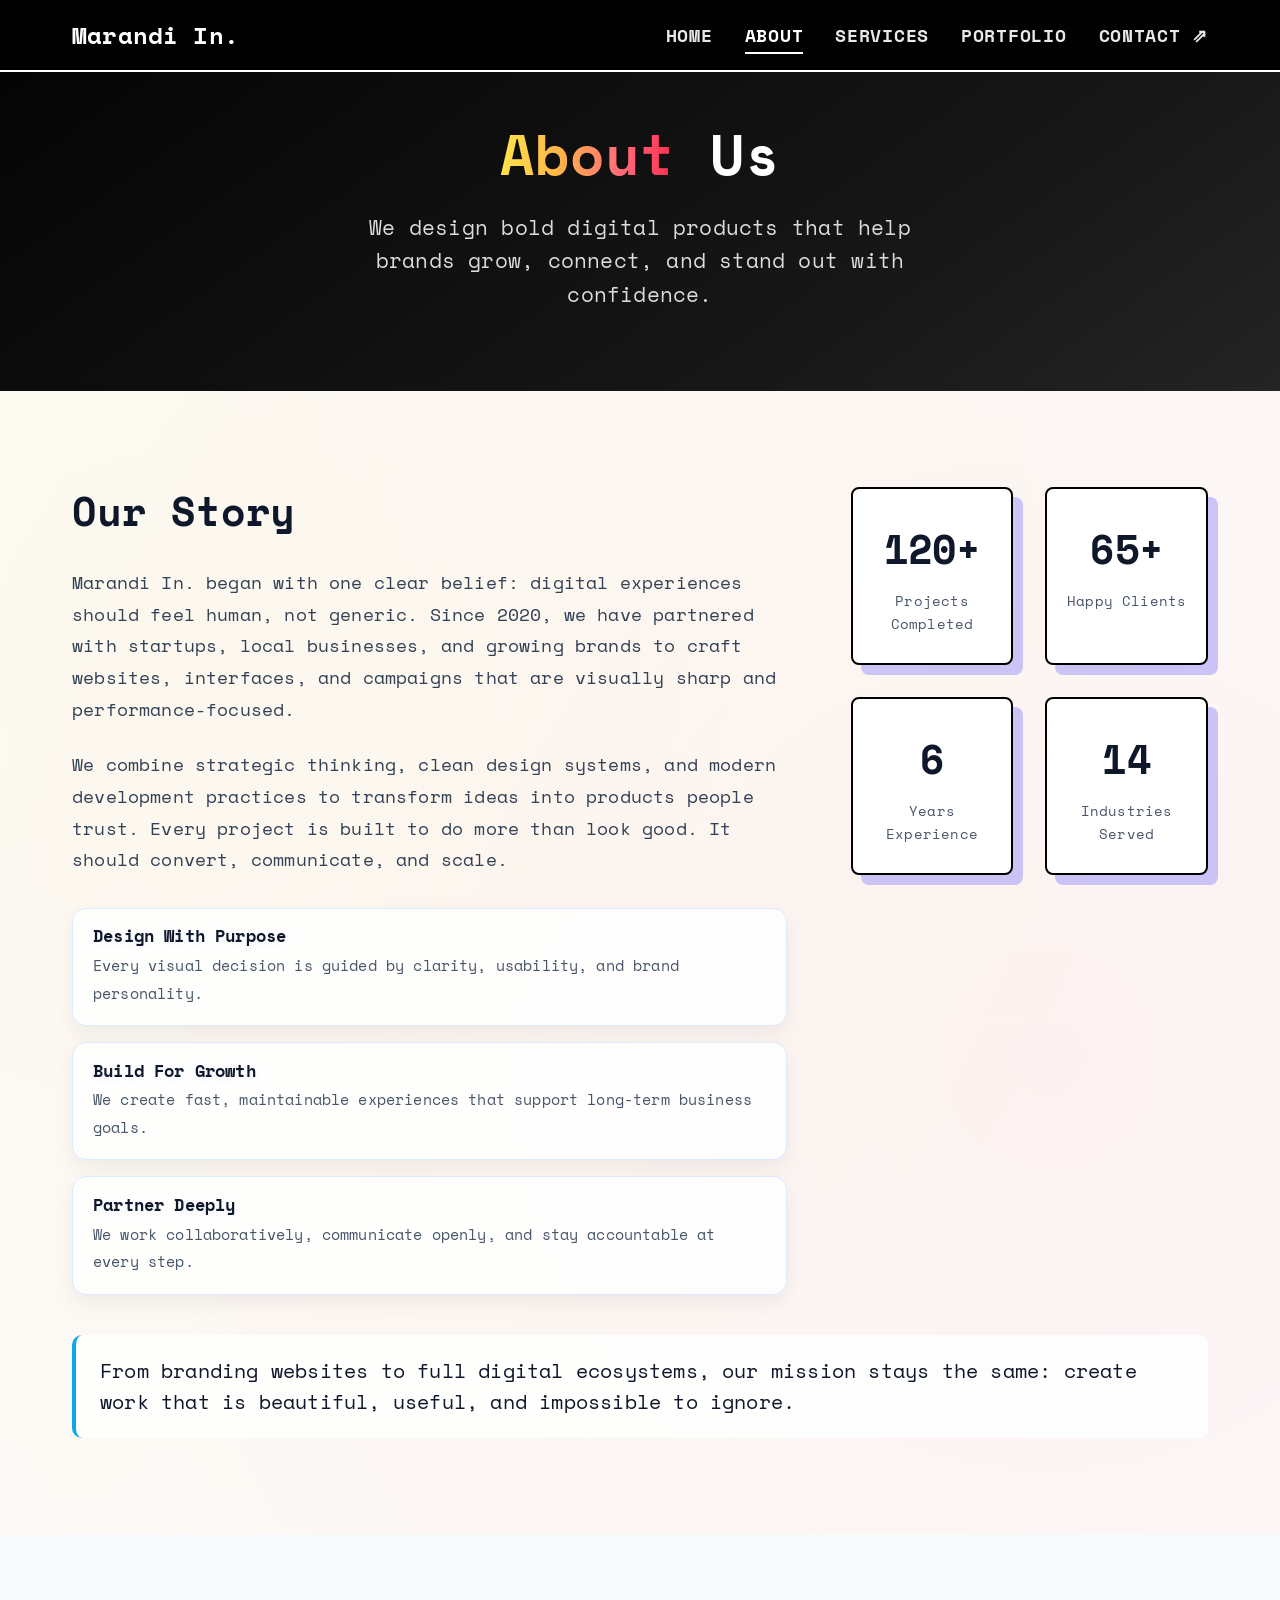
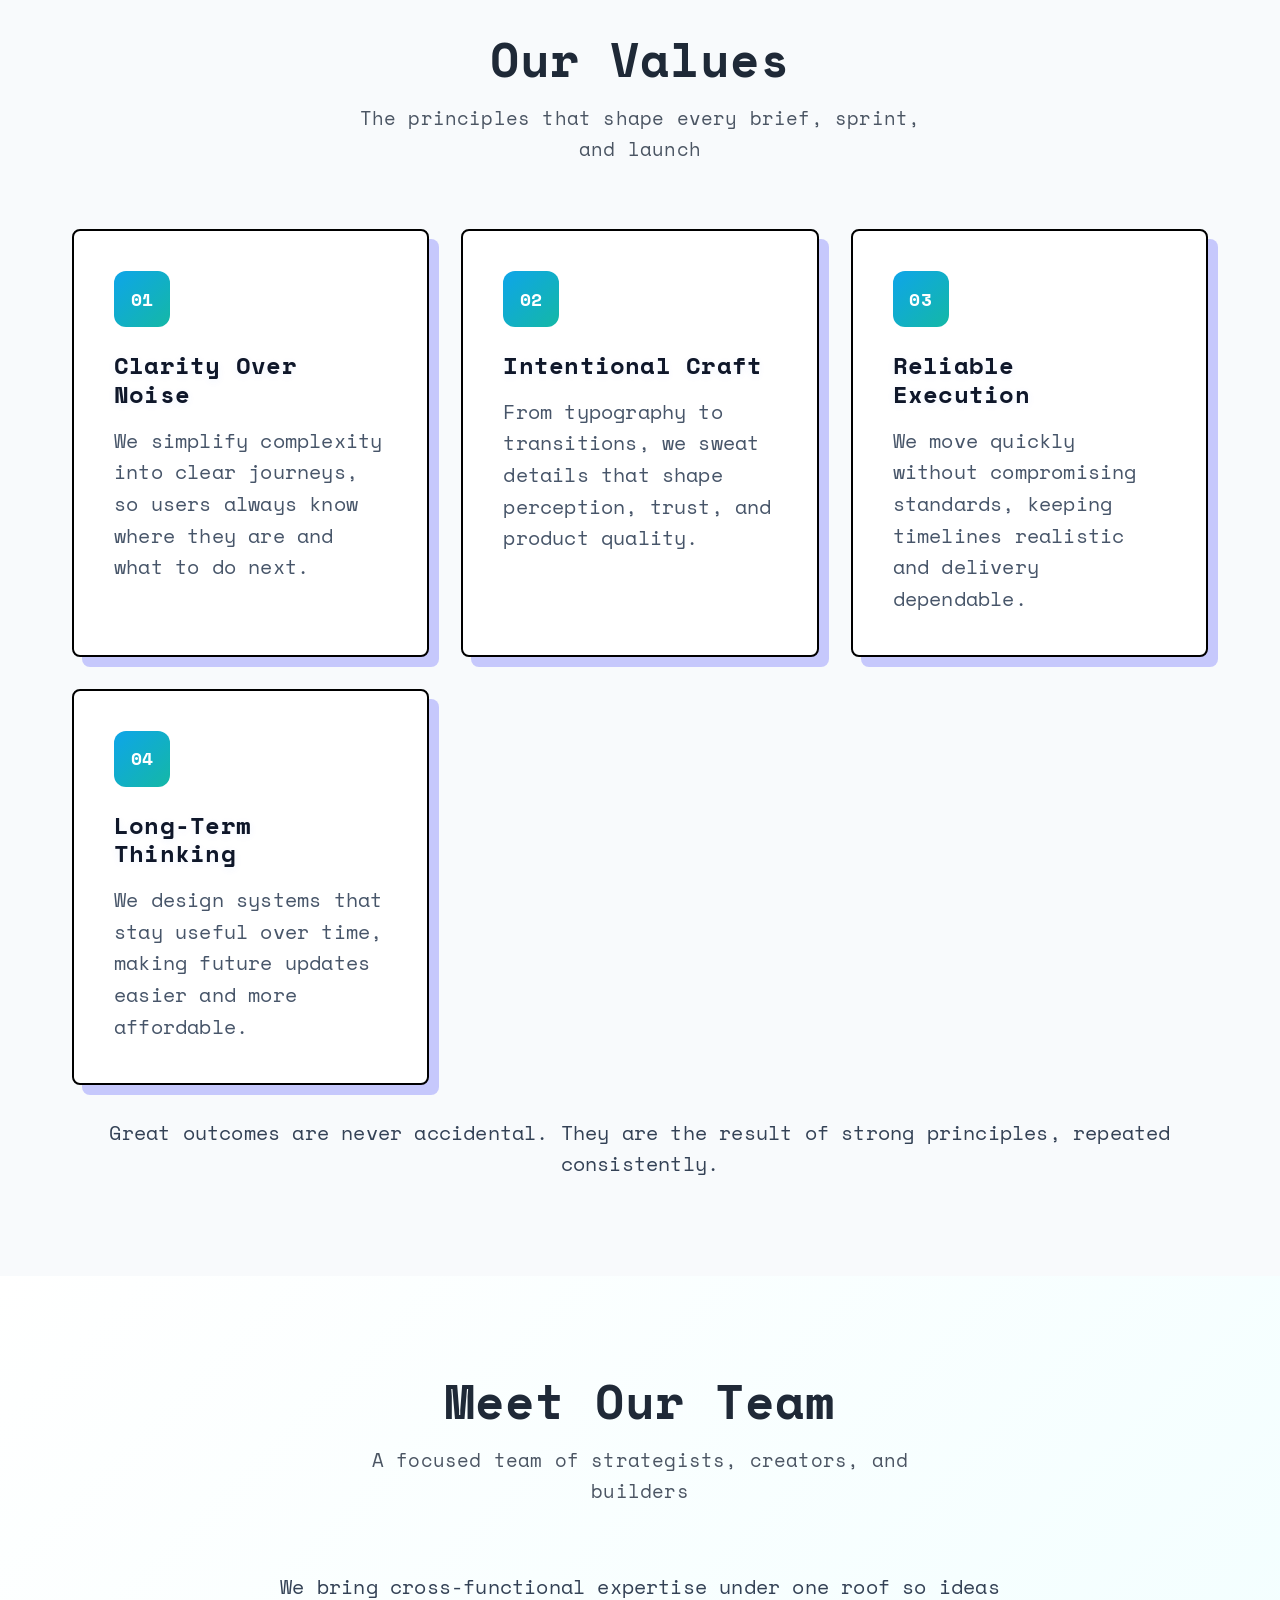
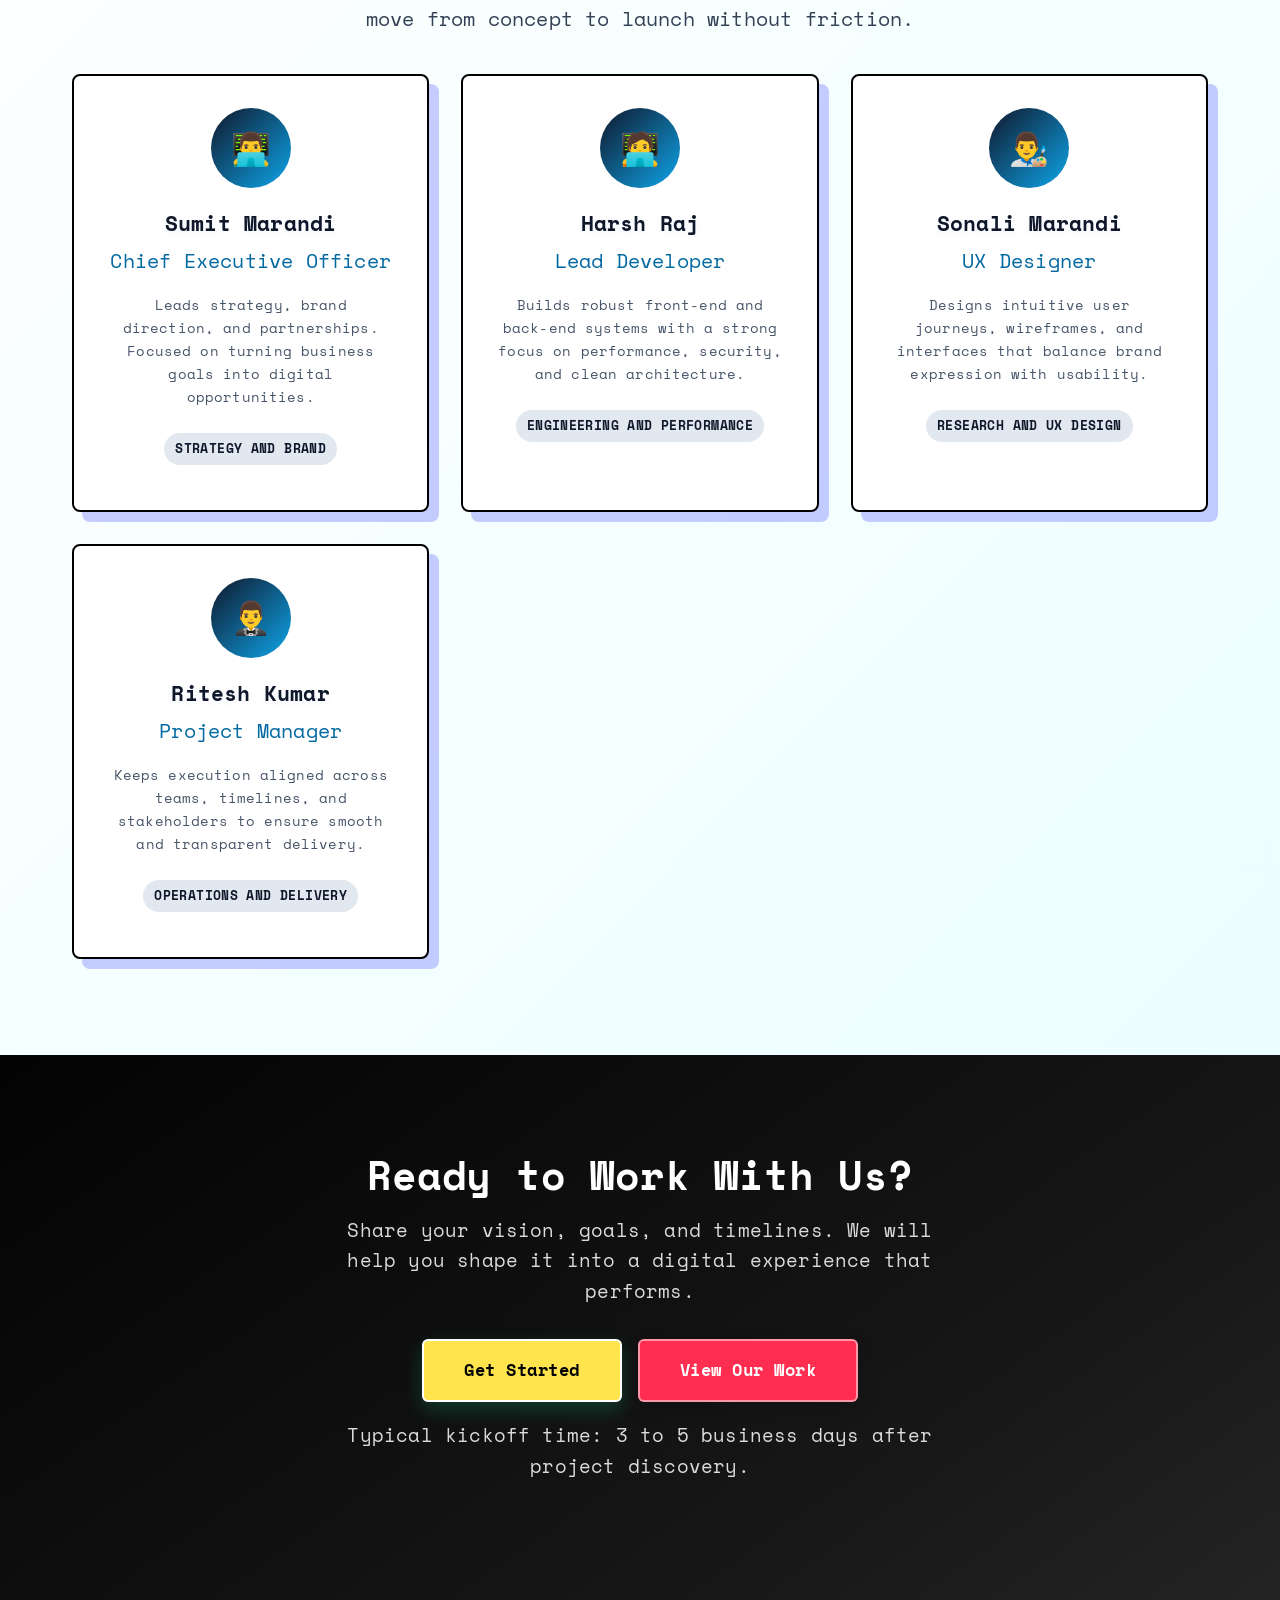
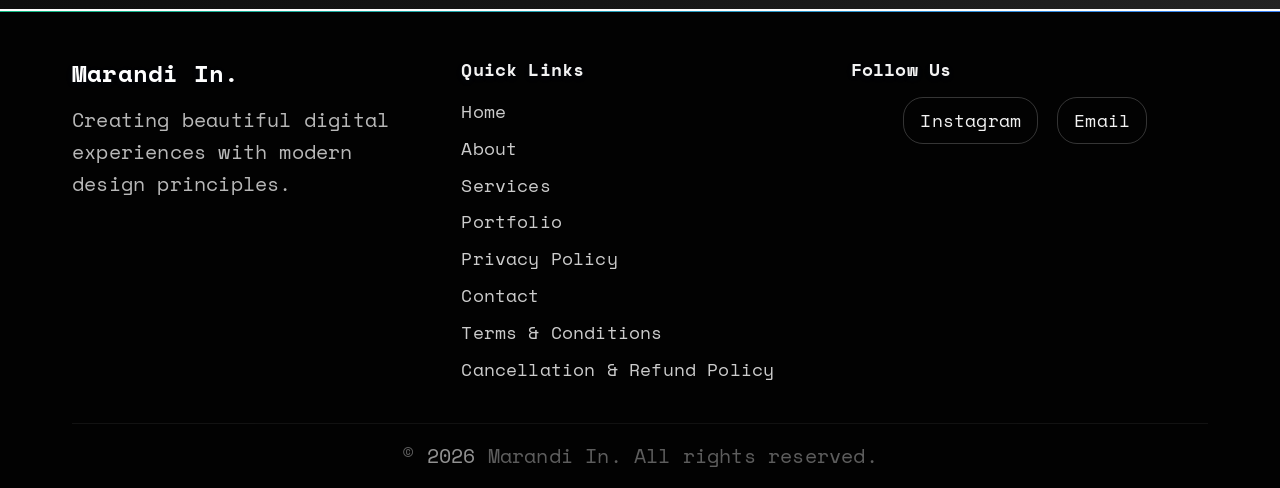
==== commit 64dec3e0: "commit -v6" ====
--- a/about.html
+++ b/about.html
@@ -22,12 +22,22 @@
     <link rel="icon" type="image/png" sizes="32x32" href="favicon/favicon-32x32.png">
     <link rel="icon" type="image/png" sizes="16x16" href="favicon/favicon-16x16.png">
     <link rel="manifest" href="favicon/site.webmanifest">
-
-    <meta name="robots" content="noindex">
     
     <title>About Us - Marandi In.</title>
     <link rel="stylesheet" href="styles.css">
     <link href="https://fonts.googleapis.com/css2?family=Space+Mono:wght@400;700&display=swap" rel="stylesheet">
+    
+    <meta name="google-site-verification" content="6cZbTcl8NohSBICBi7hnCWyXjnEsm5C1DcpHVgyfjVs" />
+    
+    <!-- Google tag (gtag.js) -->
+    <script async src="https://www.googletagmanager.com/gtag/js?id=G-VC9LSSRJZL"></script>
+    <script>
+      window.dataLayer = window.dataLayer || [];
+      function gtag(){dataLayer.push(arguments);}
+      gtag('js', new Date());
+    
+      gtag('config', 'G-VC9LSSRJZL');
+    </script>
 </head>
 <body>
     <!-- Navigation -->
@@ -38,10 +48,11 @@
             </div>
             <div class="nav-menu" id="navMenu">
                 <a href="index.html" class="nav-link">Home</a>
-                <a href="about.html" class="nav-link active">About</a>
+                <a href="about.html" class="nav-link">About</a>
                 <a href="services.html" class="nav-link">Services</a>
                 <a href="portfolio.html" class="nav-link">Portfolio</a>
-                <a href="contact.html" class="nav-link">Contact</a>
+                <!-- <a href="contact.html" class="nav-link">Contact</a> -->
+                <a href="contactUs.pdf" target="_blank" class="nav-link">Contact &#x21d7;</a>
             </div>
             <div class="nav-toggle" id="navToggle">
                 <span class="bar"></span>
@@ -59,7 +70,7 @@
                     <span class="gradient-text">About</span> Us
                 </h1>
                 <p class="page-subtitle">
-                    Passionate designers and developers creating digital experiences that inspire and engage
+                    We design bold digital products that help brands grow, connect, and stand out with confidence.
                 </p>
             </div>
         </div>
@@ -71,30 +82,46 @@
             <div class="about-story">
                 <div class="story-content">
                     <h2>Our Story</h2>
-                    <p>Founded in 2020, Marandi In. started as a passion project to bridge the gap between beautiful design and functional technology. We believe that great design should not only look stunning but also solve real problems and create meaningful connections between brands and their audiences.</p>
-                    
-                    <p>Our journey began with a simple philosophy: every pixel matters. From the initial concept to the final product, we pour our creativity, expertise, and attention to detail into every project we undertake.</p>
-                    
-                    <p>Today, we're proud to have helped over 100 businesses transform their digital presence through thoughtful design and cutting-edge development.</p>
+                    <p>Marandi In. began with one clear belief: digital experiences should feel human, not generic. Since 2020, we have partnered with startups, local businesses, and growing brands to craft websites, interfaces, and campaigns that are visually sharp and performance-focused.</p>
+
+                    <p>We combine strategic thinking, clean design systems, and modern development practices to transform ideas into products people trust. Every project is built to do more than look good. It should convert, communicate, and scale.</p>
+
+                    <div class="story-pillars">
+                        <div class="pillar">
+                            <h3>Design With Purpose</h3>
+                            <p>Every visual decision is guided by clarity, usability, and brand personality.</p>
+                        </div>
+                        <div class="pillar">
+                            <h3>Build For Growth</h3>
+                            <p>We create fast, maintainable experiences that support long-term business goals.</p>
+                        </div>
+                        <div class="pillar">
+                            <h3>Partner Deeply</h3>
+                            <p>We work collaboratively, communicate openly, and stay accountable at every step.</p>
+                        </div>
+                    </div>
                 </div>
                 <div class="story-stats">
                     <div class="stat-item">
-                        <div class="stat-number">100+</div>
+                        <div class="stat-number">120+</div>
                         <div class="stat-label">Projects Completed</div>
                     </div>
                     <div class="stat-item">
-                        <div class="stat-number">50+</div>
+                        <div class="stat-number">65+</div>
                         <div class="stat-label">Happy Clients</div>
                     </div>
                     <div class="stat-item">
-                        <div class="stat-number">4</div>
+                        <div class="stat-number">6</div>
                         <div class="stat-label">Years Experience</div>
                     </div>
                     <div class="stat-item">
-                        <div class="stat-number">24/7</div>
-                        <div class="stat-label">Support</div>
-                    </div>
-                </div>
+                        <div class="stat-number">14</div>
+                        <div class="stat-label">Industries Served</div>
+                    </div>
+                </div>
+            </div>
+            <div class="story-highlight">
+                <p>From branding websites to full digital ecosystems, our mission stays the same: create work that is beautiful, useful, and impossible to ignore.</p>
             </div>
         </div>
     </section>
@@ -104,30 +131,31 @@
         <div class="container">
             <div class="section-header">
                 <h2 class="section-title">Our Values</h2>
-                <p class="section-subtitle">The principles that guide everything we do</p>
+                <p class="section-subtitle">The principles that shape every brief, sprint, and launch</p>
             </div>
             <div class="values-grid">
                 <div class="value-card">
-                    <div class="value-icon">🎨</div>
-                    <h3>Creative Excellence</h3>
-                    <p>We push the boundaries of design to create unique, memorable experiences that stand out in today's crowded digital landscape.</p>
+                    <div class="value-icon">01</div>
+                    <h3>Clarity Over Noise</h3>
+                    <p>We simplify complexity into clear journeys, so users always know where they are and what to do next.</p>
                 </div>
                 <div class="value-card">
-                    <div class="value-icon">🤝</div>
-                    <h3>Client Partnership</h3>
-                    <p>Your success is our success. We work closely with our clients as true partners, understanding your goals and exceeding expectations.</p>
+                    <div class="value-icon">02</div>
+                    <h3>Intentional Craft</h3>
+                    <p>From typography to transitions, we sweat details that shape perception, trust, and product quality.</p>
                 </div>
                 <div class="value-card">
-                    <div class="value-icon">⚡</div>
-                    <h3>Innovation</h3>
-                    <p>We stay ahead of industry trends and embrace new technologies to deliver cutting-edge solutions that give you a competitive edge.</p>
+                    <div class="value-icon">03</div>
+                    <h3>Reliable Execution</h3>
+                    <p>We move quickly without compromising standards, keeping timelines realistic and delivery dependable.</p>
                 </div>
                 <div class="value-card">
-                    <div class="value-icon">💎</div>
-                    <h3>Quality First</h3>
-                    <p>Every detail matters. We maintain the highest standards of quality in design, development, and customer service.</p>
-                </div>
-            </div>
+                    <div class="value-icon">04</div>
+                    <h3>Long-Term Thinking</h3>
+                    <p>We design systems that stay useful over time, making future updates easier and more affordable.</p>
+                </div>
+            </div>
+            <p class="values-note">Great outcomes are never accidental. They are the result of strong principles, repeated consistently.</p>
         </div>
     </section>
 
@@ -136,8 +164,9 @@
         <div class="container">
             <div class="section-header">
                 <h2 class="section-title">Meet Our Team</h2>
-                <p class="section-subtitle">The creative minds behind every project</p>
-            </div>
+                <p class="section-subtitle">A focused team of strategists, creators, and builders</p>
+            </div>
+            <p class="team-intro">We bring cross-functional expertise under one roof so ideas move from concept to launch without friction.</p>
             <div class="team-grid">
                 <div class="team-member">
                     <div class="member-image">
@@ -145,8 +174,9 @@
                     </div>
                     <div class="member-info">
                         <h4>Sumit Marandi</h4>
-                        <p class="member-role">Chief Exectutive Officer</p>
-                        <p class="member-bio">10+ years of experience in digital design and brand strategy. Passionate about creating meaningful user experiences.</p>
+                        <p class="member-role">Chief Executive Officer</p>
+                        <p class="member-bio">Leads strategy, brand direction, and partnerships. Focused on turning business goals into digital opportunities.</p>
+                        <p class="member-tag">Strategy and Brand</p>
                         <div class="member-social">
                             <a href="#" class="social-link">LinkedIn</a>
                             <a href="#" class="social-link">Twitter</a>
@@ -160,7 +190,8 @@
                     <div class="member-info">
                         <h4>Harsh Raj</h4>
                         <p class="member-role">Lead Developer</p>
-                        <p class="member-bio">Full-stack developer with expertise in modern web technologies. Loves turning designs into pixel-perfect code.</p>
+                        <p class="member-bio">Builds robust front-end and back-end systems with a strong focus on performance, security, and clean architecture.</p>
+                        <p class="member-tag">Engineering and Performance</p>
                         <div class="member-social">
                             <a href="#" class="social-link">LinkedIn</a>
                             <a href="#" class="social-link">GitHub</a>
@@ -174,7 +205,8 @@
                     <div class="member-info">
                         <h4>Sonali Marandi</h4>
                         <p class="member-role">UX Designer</p>
-                        <p class="member-bio">User experience specialist focused on creating intuitive and delightful interactions that users love.</p>
+                        <p class="member-bio">Designs intuitive user journeys, wireframes, and interfaces that balance brand expression with usability.</p>
+                        <p class="member-tag">Research and UX Design</p>
                         <div class="member-social">
                             <a href="#" class="social-link">LinkedIn</a>
                             <a href="#" class="social-link">Dribbble</a>
@@ -188,7 +220,8 @@
                     <div class="member-info">
                         <h4>Ritesh Kumar</h4>
                         <p class="member-role">Project Manager</p>
-                        <p class="member-bio">Ensures every project runs smoothly from start to finish. Expert in agile methodologies and client communication.</p>
+                        <p class="member-bio">Keeps execution aligned across teams, timelines, and stakeholders to ensure smooth and transparent delivery.</p>
+                        <p class="member-tag">Operations and Delivery</p>
                         <div class="member-social">
                             <a href="#" class="social-link">LinkedIn</a>
                             <a href="#" class="social-link">Twitter</a>
@@ -204,11 +237,12 @@
         <div class="container">
             <div class="cta-content">
                 <h2>Ready to Work With Us?</h2>
-                <p>Let's create something amazing together. Get in touch and let's discuss your project.</p>
+                <p>Share your vision, goals, and timelines. We will help you shape it into a digital experience that performs.</p>
                 <div class="cta-buttons">
                     <a href="contact.html" class="btn btn-primary">Get Started</a>
                     <a href="portfolio.html" class="btn btn-secondary">View Our Work</a>
                 </div>
+                <p class="about-cta-note">Typical kickoff time: 3 to 5 business days after project discovery.</p>
             </div>
         </div>
     </section>
@@ -228,7 +262,16 @@
                         <li><a href="about.html">About</a></li>
                         <li><a href="services.html">Services</a></li>
                         <li><a href="portfolio.html">Portfolio</a></li>
+                        <!-- 
                         <li><a href="contact.html">Contact</a></li>
+                        <li><a href="t&c.html">Terms & Conditions</a></li>
+                        <li><a href="p&p.html">Privacy Policy</a></li>
+                        <li><a href="refund.html">Refund Policy</a></li> 
+                        -->
+                        <li><a href="p&p.html">Privacy Policy</a></li>
+                        <li><a href="contactUs.pdf" target="_blank">Contact</a></li>
+                        <li><a href="t&c.pdf" target="_blank">Terms & Conditions</a></li>
+                        <li><a href="refund.pdf" target="_blank">Cancellation & Refund Policy</a></li>
                     </ul>
                 </div>
                 <div class="footer-section">
--- a/styles.css
+++ b/styles.css
@@ -7,13 +7,13 @@
 }
 
 :root {
-    --primary-color: #2563eb;
-    --primary-color-light: #e0e7ff;
-    --primary-color-dark: #1d4ed8;
-    --secondary-color: #14b8a6;
-    --accent-color: #f59e0b;
-    --accent-color-2: #ff6b81;
-    --accent-color-3: #7c3aed;
+    --primary-color: #1f2937;
+    --primary-color-light: #f0f4f8;
+    --primary-color-dark: #111827;
+    --secondary-color: #3b82f6;
+    --accent-color: #10b981;
+    --accent-color-2: #3b82f6;
+    --accent-color-3: #06b6d4;
     --bg-light: #f1f5f9;
     --bg-white: #ffffff;
     --bg-dark: #18181b;
@@ -32,16 +32,16 @@
     --focus-outline-color: #2563eb;
     
     /* Gradient Definitions */
-    --gradient-primary: linear-gradient(135deg, var(--primary-color) 0%, var(--accent-color-2) 100%);
-    --gradient-hero: linear-gradient(135deg, var(--primary-color) 0%, var(--accent-color-3) 50%, var(--accent-color) 100%);
-    --gradient-accent: linear-gradient(90deg, var(--accent-color) 0%, var(--accent-color-2) 100%);
-    --gradient-warm: linear-gradient(135deg, #ff6b6b 0%, #feca57 100%);
-    --gradient-cool: linear-gradient(135deg, #667eea 0%, #764ba2 100%);
-    --gradient-soft: linear-gradient(135deg, #a8edea 0%, #fed6e3 100%);
-    --gradient-sunset: linear-gradient(135deg, #ff9a9e 0%, #fecfef 50%, #fecfef 100%);
-    --gradient-ocean: linear-gradient(135deg, #667eea 0%, #764ba2 100%);
-    --gradient-forest: linear-gradient(135deg, #134e5e 0%, #71b280 100%);
-    --gradient-cosmic: linear-gradient(135deg, #667eea 0%, #764ba2 50%, #f093fb 100%);
+    --gradient-primary: linear-gradient(135deg, #3b82f6 0%, #1f2937 100%);
+    --gradient-hero: linear-gradient(135deg, #1f2937 0%, #3b82f6 50%, #10b981 100%);
+    --gradient-accent: linear-gradient(90deg, #10b981 0%, #3b82f6 100%);
+    --gradient-warm: linear-gradient(135deg, #f59e0b 0%, #ef4444 100%);
+    --gradient-cool: linear-gradient(135deg, #3b82f6 0%, #06b6d4 100%);
+    --gradient-soft: linear-gradient(135deg, #dbeafe 0%, #f0fdf4 100%);
+    --gradient-sunset: linear-gradient(135deg, #fca5a5 0%, #fbbf24 50%, #86efac 100%);
+    --gradient-ocean: linear-gradient(135deg, #06b6d4 0%, #3b82f6 100%);
+    --gradient-forest: linear-gradient(135deg, #059669 0%, #10b981 100%);
+    --gradient-cosmic: linear-gradient(135deg, #3b82f6 0%, #06b6d4 50%, #10b981 100%);
     
     /* Shadow Definitions */
     --shadow-light: 0 4px 6px -1px rgba(0, 0, 0, 0.1), 0 2px 4px -1px rgba(0, 0, 0, 0.06);
@@ -59,7 +59,7 @@
 body {
     font-family: 'Space Mono', monospace, -apple-system, BlinkMacSystemFont, 'Segoe UI', Roboto, 'Helvetica Neue', Arial, sans-serif;
     color: var(--text-dark);
-    background: linear-gradient(135deg, var(--bg-light) 60%, var(--primary-color-light) 100%);
+    background: #ffffff;
     letter-spacing: 0.01em;
     font-size: 18px; /* Increased base font size for better readability */
     line-height: 1.6;
@@ -229,7 +229,7 @@
     transform: translateY(-3px);
 }
 
-.social-icon.mail:hover { background: #1DA1F2; }
+.social-icon.twitter:hover { background: #1DA1F2; }
 .social-icon.instagram:hover { background: #E4405F; }
 .social-icon.linkedin:hover { background: #0A66C2; }
 .social-icon.dribbble:hover { background: #EA4C89; }
@@ -539,7 +539,7 @@
     display: flex;
     align-items: center;
     position: relative;
-    background: var(--gradient-hero);
+    background: linear-gradient(135deg, #1f2937 0%, #111827 100%);
     color: white;
     overflow: hidden;
     position: relative;
@@ -552,8 +552,8 @@
     left: 0;
     right: 0;
     bottom: 0;
-    background: radial-gradient(circle at 30% 20%, rgba(255, 255, 255, 0.1) 0%, transparent 50%),
-                radial-gradient(circle at 70% 80%, rgba(6, 182, 212, 0.15) 0%, transparent 50%);
+    background: radial-gradient(circle at 30% 20%, rgba(59, 130, 246, 0.15) 0%, transparent 50%),
+                radial-gradient(circle at 70% 80%, rgba(16, 185, 129, 0.1) 0%, transparent 50%);
     pointer-events: none;
 }
 
@@ -641,10 +641,11 @@
 
 .hero-description {
     font-size: 1.2rem;
-    opacity: 0.9;
+    opacity: 0.95;
     margin-bottom: 2rem;
-    max-width: 500px;
-    color: white !important;
+    max-width: 550px;
+    color: rgba(255, 255, 255, 0.95) !important;
+    line-height: 1.8;
 }
 
 .hero-buttons {
@@ -653,25 +654,29 @@
 }
 
 .btn {
-    padding: 1rem 2rem;
+    padding: 1rem 2.5rem;
     border: none;
-    border-radius: 50px;
-    font-size: 1rem;
+    border-radius: 8px;
+    font-size: 1.05rem;
     font-weight: 600;
     cursor: pointer;
     transition: all 0.3s ease;
     text-decoration: none;
     display: inline-block;
     text-align: center;
+    letter-spacing: 0.5px;
+    box-shadow: 0 4px 15px rgba(0, 0, 0, 0.1);
 }
 
 .btn-primary {
-    background: white;
-    color: black !important;
-    border: 5px solid var(--glass-border);
-    backdrop-filter: var(--backdrop-blur);
+    background: linear-gradient(135deg, #10b981 0%, #06b6d4 100%);
+    color: white !important;
+    border: none;
     position: relative;
     overflow: hidden;
+    font-weight: 600;
+    letter-spacing: 0.5px;
+    box-shadow: 0 8px 20px rgba(16, 185, 129, 0.25);
 }
 
 .btn-primary::before {
@@ -681,8 +686,8 @@
     left: -100%;
     width: 100%;
     height: 100%;
-    background: linear-gradient(90deg, transparent, rgba(255, 255, 255, 0.2), transparent);
-    transition: left 0.5s;
+    background: linear-gradient(90deg, transparent, rgba(255, 255, 255, 0.25), transparent);
+    transition: left 0.6s ease;
 }
 
 .btn-primary:hover::before {
@@ -690,23 +695,33 @@
 }
 
 .btn-primary:hover {
+    transform: translateY(-4px);
+    box-shadow: 0 12px 30px rgba(16, 185, 129, 0.35);
+    background: linear-gradient(135deg, #059669 0%, #0891b2 100%);
+}
+
+.btn-primary:active {
     transform: translateY(-2px);
-    border-color: var(--primary-color);
-    box-shadow: var(--shadow-light);
-    background: var(--gradient-primary);
+    box-shadow: 0 6px 15px rgba(16, 185, 129, 0.25);
 }
 
 .btn-secondary {
-    background: transparent;
+    background: rgba(255, 255, 255, 0.15);
     color: white;
-    border: 2px solid rgba(255, 255, 255, 0.5);
+    border: 2px solid rgba(255, 255, 255, 0.4);
+    backdrop-filter: blur(10px);
+    box-shadow: 0 8px 20px rgba(0, 0, 0, 0.15);
 }
 
 .btn-secondary:hover {
-    background: rgba(255, 255, 255, 0.4);
+    background: rgba(255, 255, 255, 0.25);
+    transform: translateY(-4px);
+    border-color: rgba(255, 255, 255, 0.7);
+    box-shadow: 0 12px 28px rgba(0, 0, 0, 0.25);
+}
+
+.btn-secondary:active {
     transform: translateY(-2px);
-    border-color: rgba(255, 255, 255, 0.5);
-    box-shadow: 0 4px 12px rgba(0, 0, 0, 0.15);
 }
 
 /* Floating Shapes */
@@ -800,42 +815,76 @@
 .section-header {
     text-align: center;
     margin-bottom: 4rem;
+    position: relative;
+    z-index: 2;
 }
 
 .section-title {
     font-size: 3rem;
     font-weight: 700;
     margin-bottom: 1rem;
-    color: var(--text-primary) !important;
+    color: #1f2937 !important;
+    letter-spacing: -0.02em;
 }
 
 .section-subtitle {
     font-size: 1.2rem;
-    color: var(--primary-color-dark) !important;
+    color: #4b5563 !important;
     max-width: 600px;
     margin: 0 auto;
+    font-weight: 400;
 }
 
 /* About Section */
 .about {
-    padding: 6rem 0;
-    background: var(--bg-secondary);
+    padding: 6rem 2rem;
+    background: linear-gradient(135deg, #ffffff 0%, #f9fafb 50%, #f0fdf4 100%);
+    position: relative;
+    overflow: hidden;
+}
+
+.about::before {
+    content: '';
+    position: absolute;
+    top: 0;
+    right: 0;
+    width: 500px;
+    height: 500px;
+    background: radial-gradient(circle, rgba(16, 185, 129, 0.08) 0%, transparent 70%);
+    border-radius: 50%;
+    pointer-events: none;
+}
+
+.about::after {
+    content: '';
+    position: absolute;
+    bottom: 0;
+    left: 0;
+    width: 400px;
+    height: 400px;
+    background: radial-gradient(circle, rgba(59, 130, 246, 0.08) 0%, transparent 70%);
+    border-radius: 50%;
+    pointer-events: none;
 }
 
 .about-grid {
     display: grid;
     grid-template-columns: repeat(auto-fit, minmax(300px, 1fr));
-    gap: 2rem;
+    gap: 2.5rem;
+    position: relative;
+    z-index: 2;
+    max-width: 1100px;
+    margin: 0 auto;
 }
 
 .about-card {
-    background: var(--bg-card);
-    padding: 2.5rem 2rem;
-    border-radius: 20px;
+    background: white;
+    padding: 2.8rem 2.5rem;
+    border-radius: 16px;
     text-align: center;
-    box-shadow: var(--shadow-light);
-    transition: all 0.4s ease;
-    border: 1px solid var(--border-color);
+    box-shadow: 0 4px 20px rgba(0, 0, 0, 0.06);
+    transition: all 0.5s cubic-bezier(0.23, 1, 0.320, 1);
+    border: 1px solid #e5e7eb;
     position: relative;
     overflow: hidden;
 }
@@ -846,63 +895,126 @@
     top: 0;
     left: 0;
     right: 0;
-    height: 4px;
-    background: var(--gradient-accent);
+    height: 5px;
+    background: linear-gradient(90deg, #10b981 0%, #06b6d4 50%, #3b82f6 100%);
     transform: scaleX(0);
-    transition: transform 0.3s ease;
+    transform-origin: left;
+    transition: transform 0.5s cubic-bezier(0.23, 1, 0.320, 1);
+}
+
+.about-card::after {
+    content: '';
+    position: absolute;
+    top: 0;
+    left: 0;
+    right: 0;
+    bottom: 0;
+    background: linear-gradient(135deg, rgba(16, 185, 129, 0.03) 0%, rgba(6, 182, 212, 0.03) 100%);
+    opacity: 0;
+    transition: opacity 0.4s ease;
+    pointer-events: none;
 }
 
 .about-card:hover::before {
     transform: scaleX(1);
 }
 
+.about-card:hover::after {
+    opacity: 1;
+}
+
 .about-card:hover {
-    transform: translateY(-10px);
-    box-shadow: var(--shadow-colored);
-    border-color: var(--primary-color);
+    transform: translateY(-12px);
+    box-shadow: 0 25px 50px rgba(16, 185, 129, 0.2);
+    border-color: #10b981;
+    background: linear-gradient(135deg, #ffffff 0%, #f0fdf4 100%);
 }
 
 .card-icon {
-    font-size: 3rem;
-    margin-bottom: 1.5rem;
-    display: block;
+    font-size: 4rem;
+    margin-bottom: 1.8rem;
+    display: inline-block;
     opacity: 1;
-}
+    animation: float 3.5s ease-in-out infinite;
+    transition: transform 0.3s ease;
+}
+
+.about-card:hover .card-icon {
+    transform: scale(1.1);
+}
+
+.about-card:nth-child(1) .card-icon { animation-delay: 0s; }
+.about-card:nth-child(2) .card-icon { animation-delay: 0.2s; }
+.about-card:nth-child(3) .card-icon { animation-delay: 0.4s; }
 
 .about-card h3 {
-    font-size: 1.5rem;
-    font-weight: 600;
-    margin-bottom: 1rem;
-    color: var(--text-primary) !important;
+    font-size: 1.6rem;
+    font-weight: 700;
+    margin-bottom: 1.2rem;
+    color: #1f2937 !important;
+    letter-spacing: -0.02em;
 }
 
 .about-card p {
-    color: var(--text-secondary) !important;
-    line-height: 1.6;
+    color: #64748b !important;
+    line-height: 1.8;
+    font-size: 1.05rem;
+    font-weight: 400;
 }
 
 /* Services Section */
 .services {
-    padding: 6rem 0;
-    background: var(--gradient-soft);
+    padding: 6rem 2rem;
+    background: linear-gradient(135deg, #ffffff 0%, #f8fafc 50%, #f0fdf4 100%);
+    position: relative;
+    overflow: hidden;
+}
+
+.services::before {
+    content: '';
+    position: absolute;
+    top: -50%;
+    right: -10%;
+    width: 600px;
+    height: 600px;
+    background: radial-gradient(circle, rgba(59, 130, 246, 0.1) 0%, transparent 70%);
+    border-radius: 50%;
+    pointer-events: none;
+}
+
+.services::after {
+    content: '';
+    position: absolute;
+    bottom: -20%;
+    left: -5%;
+    width: 500px;
+    height: 500px;
+    background: radial-gradient(circle, rgba(16, 185, 129, 0.08) 0%, transparent 70%);
+    border-radius: 50%;
+    pointer-events: none;
 }
 
 .services-grid {
     display: grid;
     grid-template-columns: repeat(auto-fit, minmax(350px, 1fr));
-    gap: 2rem;
+    gap: 2.8rem;
+    position: relative;
+    z-index: 2;
+    max-width: 1200px;
+    margin: 0 auto;
 }
 
 .service-card {
-    background: var(--gradient-primary);
-    padding: 3rem 2rem;
-    border-radius: 20px;
+    background: linear-gradient(135deg, #3b82f6 0%, #1f2937 100%);
+    padding: 3.2rem 2.8rem;
+    border-radius: 18px;
     color: white !important;
     text-align: center;
-    transition: all 0.4s ease;
+    transition: all 0.5s cubic-bezier(0.23, 1, 0.320, 1);
+    box-shadow: 0 12px 35px rgba(59, 130, 246, 0.25);
     position: relative;
     overflow: hidden;
-    border: 1px solid rgba(255, 255, 255, 0.1);
+    border: 1px solid rgba(255, 255, 255, 0.12);
 }
 
 .service-card * {
@@ -926,66 +1038,99 @@
     opacity: 1;
 }
 
+.service-card::after {
+    content: '';
+    position: absolute;
+    top: -50%;
+    right: -50%;
+    width: 200%;
+    height: 200%;
+    background: radial-gradient(circle, rgba(255, 255, 255, 0.05) 0%, transparent 70%);
+    opacity: 0;
+    pointer-events: none;
+    transition: opacity 0.6s ease;
+}
+
+.service-card:hover::after {
+    opacity: 1;
+}
+
 .service-card:hover {
-    transform: translateY(-5px);
-    box-shadow: var(--shadow-heavy);
+    transform: translateY(-12px) scale(1.03);
+    box-shadow: 0 25px 60px rgba(59, 130, 246, 0.4);
+    border-color: rgba(255, 255, 255, 0.25);
 }
 
 .service-number {
-    font-size: 4rem;
+    font-size: 5rem;
     font-weight: 700;
-    opacity: 0.5;
-    margin-bottom: 1rem;
+    opacity: 0.35;
+    margin-bottom: 1.5rem;
     line-height: 1;
     color: white !important;
+    letter-spacing: -0.05em;
 }
 
 .service-card h3 {
-    font-size: 1.8rem;
-    font-weight: 600;
-    margin-bottom: 1rem;
+    font-size: 1.9rem;
+    font-weight: 700;
+    margin-bottom: 1.5rem;
     color: white !important;
+    letter-spacing: -0.02em;
 }
 
 .service-card p {
-    margin-bottom: 2rem;
-    opacity: 0.9;
-    line-height: 1.6;
+    margin-bottom: 2.2rem;
+    opacity: 0.95;
+    line-height: 1.8;
     color: white !important;
+    font-size: 1.08rem;
+    font-weight: 400;
 }
 
 .service-tech {
     display: flex;
     flex-wrap: wrap;
-    gap: 0.5rem;
+    gap: 0.7rem;
     position: relative;
     z-index: 2;
+    justify-content: center;
 }
 
 .tech-tag {
-    background: rgba(255, 255, 255, 0.2);
-    padding: 0.5rem 1rem;
-    border-radius: 20px;
+    background: rgba(255, 255, 255, 0.18);
+    padding: 0.65rem 1.3rem;
+    border-radius: 25px;
     font-size: 0.9rem;
-    font-weight: 500;
+    font-weight: 600;
+    border: 1.5px solid rgba(255, 255, 255, 0.25);
+    backdrop-filter: blur(12px);
+    transition: all 0.4s ease;
+    display: inline-block;
+}
+
+.service-card:hover .tech-tag {
+    background: rgba(255, 255, 255, 0.28);
+    border-color: rgba(255, 255, 255, 0.6);
+    transform: translateY(-2px);
 }
 
 .service-card:nth-child(1) {
-    background: var(--gradient-warm);
+    background: linear-gradient(135deg, #3b82f6 0%, #1f2937 100%);
 }
 
 .service-card:nth-child(2) {
-    background: var(--gradient-ocean);
+    background: linear-gradient(135deg, #10b981 0%, #059669 100%);
 }
 
 .service-card:nth-child(3) {
-    background: var(--gradient-cosmic);
+    background: linear-gradient(135deg, #06b6d4 0%, #0891b2 100%);
 }
 
 /* Portfolio Section */
 .portfolio {
     padding: 6rem 0;
-    background: linear-gradient(135deg, var(--bg-secondary) 0%, var(--primary-color-light) 100%);
+    background: linear-gradient(135deg, #ffffff 0%, #f8fafc 100%);
 }
 
 .portfolio-grid {
@@ -996,21 +1141,22 @@
 
 .portfolio-item {
     background: var(--bg-card);
-    border-radius: 20px;
+    border-radius: 16px;
     overflow: hidden;
-    box-shadow: var(--shadow-light);
-    transition: all 0.3s ease;
-    border: 1px solid var(--border-color);
+    box-shadow: 0 2px 12px rgba(0, 0, 0, 0.05);
+    transition: all 0.4s cubic-bezier(0.23, 1, 0.320, 1);
+    border: 1px solid #e5e7eb;
 }
 
 .portfolio-item:hover {
-    transform: translateY(-5px);
-    box-shadow: var(--shadow-heavy);
+    transform: translateY(-10px);
+    box-shadow: 0 20px 45px rgba(59, 130, 246, 0.15);
+    border-color: #3b82f6;
 }
 
 .portfolio-image {
-    height: 250px;
-    background: var(--gradient-soft);
+    height: 280px;
+    background: linear-gradient(135deg, #dbeafe 0%, #f0fdf4 100%);
     position: relative;
     overflow: hidden;
 }
@@ -1021,12 +1167,13 @@
     left: 0;
     right: 0;
     bottom: 0;
-    background: rgba(0, 0, 0, 0.8);
+    background: linear-gradient(135deg, rgba(31, 41, 55, 0.85) 0%, rgba(17, 24, 39, 0.85) 100%);
     display: flex;
     align-items: center;
     justify-content: center;
     opacity: 0;
-    transition: opacity 0.3s ease;
+    transition: opacity 0.4s cubic-bezier(0.23, 1, 0.320, 1);
+    backdrop-filter: blur(5px);
 }
 
 .portfolio-image:hover .portfolio-overlay {
@@ -1034,18 +1181,21 @@
 }
 
 .view-btn {
-    background: white;
-    color: var(--text-primary);
+    background: linear-gradient(135deg, #10b981 0%, #06b6d4 100%);
+    color: white;
     border: none;
     padding: 1rem 2rem;
-    border-radius: 50px;
+    border-radius: 8px;
     font-weight: 600;
     cursor: pointer;
     transition: all 0.3s ease;
+    box-shadow: 0 6px 20px rgba(16, 185, 129, 0.3);
+    letter-spacing: 0.5px;
 }
 
 .view-btn:hover {
-    transform: scale(1.05);
+    transform: scale(1.08) translateY(-2px);
+    box-shadow: 0 10px 30px rgba(16, 185, 129, 0.4);
 }
 
 .portfolio-info {
@@ -1053,20 +1203,23 @@
 }
 
 .portfolio-info h4 {
-    font-size: 1.3rem;
-    font-weight: 600;
-    margin-bottom: 0.5rem;
-    color: var(--text-primary) !important;
+    font-size: 1.4rem;
+    font-weight: 700;
+    margin-bottom: 0.6rem;
+    color: #1f2937 !important;
+    letter-spacing: -0.01em;
 }
 
 .portfolio-info p {
-    color: var(--text-secondary) !important;
+    color: #64748b !important;
+    line-height: 1.6;
+    font-size: 1rem;
 }
 
 /* Contact Section */
 .contact {
     padding: 6rem 0;
-    background: linear-gradient(135deg, #ffffff 0%, var(--bg-light) 100%);
+    background: linear-gradient(135deg, #f0fdf4 0%, #dbeafe 100%);
 }
 
 .contact-content {
@@ -1244,21 +1397,22 @@
 
 .form-group input,
 .form-group textarea {
-    padding: 0.8rem 1rem;
-    border: 2px solid var(--border-color);
+    padding: 0.9rem 1.2rem;
+    border: 2px solid #e5e7eb;
     border-radius: 8px;
-    background: var(--bg-secondary);
+    background: #f9fafb;
     font-family: inherit;
     font-size: 1rem;
-    color: var(--text-primary);
-    transition: border-color 0.3s, box-shadow 0.3s;
+    color: #1f2937;
+    transition: border-color 0.3s ease, box-shadow 0.3s ease, background 0.3s ease;
 }
 
 .form-group input:focus,
 .form-group textarea:focus {
     outline: none;
-    border-color: var(--primary-color);
-    box-shadow: 0 0 0 3px rgba(37, 99, 235, 0.1);
+    border-color: #10b981;
+    background: white;
+    box-shadow: 0 0 0 4px rgba(16, 185, 129, 0.1);
 }
 
 .form-group textarea {
@@ -1390,7 +1544,7 @@
 
 /* Footer */
 .footer {
-    background: linear-gradient(135deg, var(--bg-dark) 0%, #1e293b 100%);
+    background: linear-gradient(135deg, #1f2937 0%, #111827 100%);
     color: white;
     padding: 3rem 0 1rem;
     position: relative;
@@ -1403,7 +1557,7 @@
     left: 0;
     right: 0;
     height: 1px;
-    background: var(--gradient-accent);
+    background: linear-gradient(90deg, #10b981 0%, #3b82f6 100%);
 }
 
 .footer-content {
@@ -1579,7 +1733,7 @@
     }
 
     .form-row {
-        grid-template-columns: 1fr;
+        flex-direction: column;
         gap: 1rem;
     }
 
@@ -1706,7 +1860,7 @@
 /* About Page Styles */
 .about-content {
     padding: 6rem 0;
-    background: var(--gradient-sunset);
+    background: linear-gradient(135deg, #f8fbff 0%, #eef7f3 100%);
 }
 
 .about-story {
@@ -1720,14 +1874,40 @@
     font-size: 2.5rem;
     font-weight: 700;
     margin-bottom: 2rem;
-    color: var(--text-primary);
+    color: #0f172a;
 }
 
 .story-content p {
     font-size: 1.1rem;
     line-height: 1.8;
-    color: var(--text-secondary);
+    color: #334155;
     margin-bottom: 1.5rem;
+}
+
+.story-pillars {
+    display: grid;
+    gap: 1rem;
+    margin-top: 2rem;
+}
+
+.pillar {
+    background: rgba(255, 255, 255, 0.85);
+    border: 1px solid #dbeafe;
+    border-radius: 14px;
+    padding: 1.1rem 1.25rem;
+    box-shadow: 0 8px 20px rgba(15, 23, 42, 0.06);
+}
+
+.pillar h3 {
+    font-size: 1.05rem;
+    margin-bottom: 0.35rem;
+    color: #0f172a;
+}
+
+.pillar p {
+    margin-bottom: 0;
+    font-size: 0.96rem;
+    color: #475569;
 }
 
 .story-stats {
@@ -1738,35 +1918,49 @@
 
 .stat-item {
     text-align: center;
-    padding: 2rem;
-    background: var(--bg-primary);
+    padding: 1.75rem 1rem;
+    background: linear-gradient(135deg, #ffffff 0%, #f8fafc 100%);
     border-radius: 15px;
-    box-shadow: var(--shadow-medium);
+    box-shadow: 0 10px 20px rgba(15, 23, 42, 0.08);
     transition: transform 0.3s ease, box-shadow 0.3s ease;
-    border: 1px solid var(--border-color);
+    border: 1px solid #dbeafe;
 }
 
 .stat-item:hover {
     transform: translateY(-5px);
-    box-shadow: var(--shadow-large);
+    box-shadow: 0 18px 35px rgba(15, 23, 42, 0.14);
 }
 
 .stat-number {
     font-size: 2.5rem;
     font-weight: 700;
-    color: var(--primary-color);
+    color: #0f172a;
     margin-bottom: 0.5rem;
 }
 
 .stat-label {
     font-size: 0.9rem;
-    color: var(--text-secondary);
+    color: #475569;
+    font-weight: 500;
+}
+
+.story-highlight {
+    margin-top: 2.5rem;
+    padding: 1.25rem 1.5rem;
+    border-left: 4px solid #0ea5e9;
+    background: rgba(255, 255, 255, 0.85);
+    border-radius: 10px;
+}
+
+.story-highlight p {
+    margin: 0;
+    color: #0f172a;
     font-weight: 500;
 }
 
 .values-section {
     padding: 6rem 0;
-    /* background: var(--gradient-forest); */
+    background: #f8fafc;
 }
 
 .values-grid {
@@ -1778,40 +1972,63 @@
 .value-card {
     background: white;
     padding: 2.5rem;
-    border-radius: 20px;
-    text-align: center;
-    box-shadow: var(--shadow-light);
+    border-radius: 16px;
+    text-align: left;
+    box-shadow: 0 12px 25px rgba(15, 23, 42, 0.08);
     transition: all 0.3s ease;
-    border: 1px solid var(--border-color);
+    border: 1px solid #dbeafe;
+    position: relative;
+    overflow: hidden;
 }
 
 .value-card:hover {
     transform: translateY(-5px);
-    box-shadow: var(--shadow-heavy);
+    box-shadow: 0 18px 38px rgba(15, 23, 42, 0.14);
 }
 
 .value-icon {
-    font-size: 3rem;
+    width: 56px;
+    height: 56px;
+    display: inline-flex;
+    align-items: center;
+    justify-content: center;
+    border-radius: 12px;
+    background: linear-gradient(135deg, #0ea5e9 0%, #14b8a6 100%);
+    color: #ffffff;
+    font-weight: 700;
     margin-bottom: 1.5rem;
-    display: block;
 }
 
 .value-card h3 {
     font-size: 1.5rem;
     font-weight: 600;
     margin-bottom: 1rem;
-    color: var(--text-primary);
+    color: #0f172a;
 }
 
 .value-card p {
-    color: var(--text-secondary);
+    color: #475569;
     line-height: 1.6;
+}
+
+.values-note {
+    text-align: center;
+    margin-top: 2rem;
+    color: #334155;
+    font-weight: 500;
 }
 
 /* Team Section */
 .team-section {
     padding: 6rem 0;
-    background: linear-gradient(135deg, #ffffff 0%, var(--primary-color-light) 100%);
+    background: linear-gradient(135deg, #ffffff 0%, #ecfeff 100%);
+}
+
+.team-intro {
+    max-width: 780px;
+    margin: 0 auto 2.5rem;
+    text-align: center;
+    color: #334155;
 }
 
 .team-grid {
@@ -1821,16 +2038,18 @@
 }
 
 .team-member {
-    background: var(--bg-secondary);
-    border-radius: 20px;
+    background: #ffffff;
+    border-radius: 16px;
     padding: 2rem;
     text-align: center;
     transition: all 0.3s ease;
+    border: 1px solid #dbeafe;
+    box-shadow: 0 12px 24px rgba(15, 23, 42, 0.08);
 }
 
 .team-member:hover {
     transform: translateY(-5px);
-    box-shadow: var(--shadow-medium);
+    box-shadow: 0 18px 40px rgba(15, 23, 42, 0.13);
 }
 
 .member-image {
@@ -1841,7 +2060,7 @@
     width: 80px;
     height: 80px;
     border-radius: 50%;
-    background: var(--gradient-primary);
+    background: linear-gradient(135deg, #0f172a 0%, #0ea5e9 100%);
     display: flex;
     align-items: center;
     justify-content: center;
@@ -1853,73 +2072,306 @@
     font-size: 1.3rem;
     font-weight: 600;
     margin-bottom: 0.5rem;
-    color: var(--text-primary);
+    color: #0f172a;
 }
 
 .member-role {
-    color: var(--primary-color);
+    color: #0369a1;
     font-weight: 500;
     margin-bottom: 1rem;
 }
 
 .member-bio {
-    color: var(--text-secondary);
+    color: #475569;
     line-height: 1.6;
     margin-bottom: 1.5rem;
     font-size: 0.9rem;
 }
 
+.member-tag {
+    display: inline-block;
+    font-size: 0.8rem;
+    font-weight: 700;
+    letter-spacing: 0.03em;
+    text-transform: uppercase;
+    color: #0f172a;
+    background: #e2e8f0;
+    padding: 0.35rem 0.7rem;
+    border-radius: 999px;
+    margin-bottom: 0.8rem;
+}
+
 .member-social {
     display: flex;
     justify-content: center;
     gap: 1rem;
 
     display: none;
+}
+
+.about-cta-note {
+    margin-top: 1.15rem;
+    color: rgba(255, 255, 255, 0.88);
+    font-size: 0.95rem;
 }
 
 /* Services Page Styles */
 .services-overview {
     padding: 6rem 0;
-    background: var(--gradient-ocean);
-}
-
-.service-card.featured {
-    border: 3px solid var(--primary-color);
-    transform: scale(1.02);
-}
-
-.service-icon {
-    font-size: 3rem;
-    margin-bottom: 1.5rem;
-    display: block;
+    background: radial-gradient(circle at 12% 8%, rgba(255, 255, 255, 0.24) 0%, transparent 32%),
+                radial-gradient(circle at 92% 20%, rgba(16, 185, 129, 0.22) 0%, transparent 28%),
+                linear-gradient(145deg, #0f172a 0%, #1d4ed8 44%, #0ea5e9 100%);
+}
+
+.services-overview .services-grid {
+    gap: 2rem;
+}
+
+.services-overview .service-card {
+    display: flex;
+    flex-direction: column;
+    padding: 2.2rem 1.6rem;
+    border-radius: 22px;
+    border: 1px solid rgba(255, 255, 255, 0.25);
+    box-shadow: 0 14px 36px rgba(8, 15, 44, 0.35);
+    position: relative;
+    overflow: hidden;
+    transform-style: preserve-3d;
+    transition: transform 0.45s cubic-bezier(0.2, 0.7, 0.2, 1), box-shadow 0.45s cubic-bezier(0.2, 0.7, 0.2, 1), border-color 0.35s ease;
+}
+
+.services-overview .service-card::before {
+    content: "";
+    position: absolute;
+    inset: -1px;
+    border-radius: inherit;
+    background: linear-gradient(120deg, rgba(255, 255, 255, 0) 18%, rgba(255, 255, 255, 0.18) 50%, rgba(255, 255, 255, 0) 82%);
+    transform: translateX(-130%);
+    pointer-events: none;
+    opacity: 0;
+    transition: opacity 0.2s ease;
+}
+
+.services-overview .service-card:hover {
+    transform: translateY(-10px) scale(1.015);
+    box-shadow: 0 26px 56px rgba(8, 15, 44, 0.45), 0 0 0 1px rgba(255, 255, 255, 0.16) inset;
+    border-color: rgba(255, 255, 255, 0.68);
+}
+
+.services-overview .service-card:hover::before {
     opacity: 1;
-}
-
-.service-features {
+    animation: serviceCardSweep 900ms ease forwards;
+}
+
+.services-overview .service-card.featured {
+    border: 2px solid rgba(255, 255, 255, 0.72);
+    transform: translateY(-2px);
+}
+
+.services-overview .service-icon {
+    width: 74px;
+    height: 74px;
+    border-radius: 18px;
+    display: grid;
+    place-items: center;
+    margin: 0 auto 1.3rem;
+    font-size: 2rem;
+    background: rgba(255, 255, 255, 0.16);
+    border: 1px solid rgba(255, 255, 255, 0.24);
+    box-shadow: inset 0 1px 0 rgba(255, 255, 255, 0.2);
+    transition: transform 0.4s ease, box-shadow 0.4s ease;
+}
+
+.services-overview .service-card:hover .service-icon {
+    transform: translateY(-2px) rotate(-4deg);
+    box-shadow: inset 0 1px 0 rgba(255, 255, 255, 0.28), 0 12px 20px rgba(7, 14, 32, 0.28);
+}
+
+.services-overview .service-card h3 {
+    font-size: 1.45rem;
+    margin-bottom: 1rem;
+}
+
+.services-overview .service-card p {
+    font-size: 1rem;
+    line-height: 1.75;
+    opacity: 0.96;
+}
+
+.services-overview .service-features {
     list-style: none;
-    margin: 2rem 0;
+    margin: 1.6rem 0;
     text-align: left;
-}
-
-.service-features li {
-    margin-bottom: 0.5rem;
-    padding-left: 1rem;
+    padding: 0;
+}
+
+.services-overview .service-features li {
+    margin-bottom: 0.58rem;
+    padding: 0.3rem 0 0.3rem 1.3rem;
     position: relative;
-}
-
-.service-features li::before {
+    border-bottom: 1px dashed rgba(255, 255, 255, 0.18);
+}
+
+.services-overview .service-features li::before {
     content: '✓';
     position: absolute;
     left: 0;
-    color: rgba(255, 255, 255, 0.8);
+    color: rgba(255, 255, 255, 0.95);
     font-weight: bold;
 }
 
-.service-price {
-    font-size: 1.5rem;
+.services-overview .service-price {
+    display: inline-flex;
+    align-items: center;
+    font-size: 1.32rem;
     font-weight: 700;
-    margin: 2rem 0 1.5rem;
-    text-shadow: 0 1px 2px rgba(0, 0, 0, 0.1);
+    letter-spacing: 0.01em;
+    margin: 1.4rem 0 1.1rem;
+    padding: 0.45rem 0.9rem;
+    border-radius: 999px;
+    border: 1px solid rgba(255, 255, 255, 0.45);
+    background: linear-gradient(135deg, rgba(7, 18, 43, 0.5), rgba(19, 34, 74, 0.35));
+    box-shadow: inset 0 1px 0 rgba(255, 255, 255, 0.18), 0 8px 16px rgba(6, 14, 32, 0.2);
+    text-shadow: 0 2px 10px rgba(0, 0, 0, 0.18);
+    transition: transform 0.25s ease, box-shadow 0.25s ease, border-color 0.25s ease;
+}
+
+.services-overview .service-card:hover .service-price {
+    transform: translateY(-1px);
+    border-color: rgba(255, 255, 255, 0.7);
+    box-shadow: inset 0 1px 0 rgba(255, 255, 255, 0.24), 0 12px 20px rgba(6, 14, 32, 0.26);
+}
+
+.services-overview .service-card > a {
+    display: block;
+    margin-top: auto;
+    text-decoration: none;
+}
+
+.services-overview .button-container {
+    display: flex;
+    align-items: center;
+    justify-content: space-between;
+    gap: 0.6rem;
+    width: 100%;
+    min-height: 64px;
+    padding: 10px 12px;
+    border: 1px solid rgba(16, 58, 54, 0.95) !important;
+    border-radius: 14px;
+    background: #0f766e !important;
+    backdrop-filter: blur(6px);
+    box-shadow: inset 0 1px 0 rgba(255, 250, 235, 0.32), 0 10px 20px rgba(53, 26, 20, 0.3);
+    cursor: pointer;
+    transition: transform 0.25s ease, box-shadow 0.25s ease, border-color 0.25s ease, background-color 0.25s ease;
+}
+
+.services-overview .button-container:hover {
+    transform: translateY(-3px);
+    box-shadow: inset 0 1px 0 rgba(255, 248, 228, 0.4), 0 16px 28px rgba(53, 26, 20, 0.38);
+    border-color: rgba(11, 94, 87, 1) !important;
+    background: #0b5e57 !important;
+}
+
+.services-overview .button-container:active {
+    transform: translateY(-1px) scale(0.995);
+}
+
+.services-overview .logo-container {
+    width: 40px;
+    height: 40px;
+    border-radius: 10px;
+    background: rgba(255, 250, 235, 0.22);
+    padding: 5px;
+}
+
+.services-overview .text-container {
+    display: flex;
+    flex-direction: column;
+    justify-content: center;
+    align-items: flex-start;
+    text-align: left;
+    line-height: 1.2;
+    flex: 1;
+}
+
+.services-overview .text-container > div:first-child {
+    font-size: 0.96rem;
+    font-weight: 700;
+    letter-spacing: 0.04em;
+    text-transform: uppercase;
+    margin-bottom: 0.2rem;
+    color: #ffffff;
+    display: inline-flex;
+    align-items: center;
+    gap: 0.3rem;
+}
+
+.services-overview .text-container > div:first-child::after {
+    content: "\2192";
+    font-size: 0.9rem;
+    opacity: 0.9;
+    transform: translateY(-0.5px);
+}
+
+.services-overview .text-container > div:last-child {
+    font-size: 0.72rem;
+    opacity: 0.92;
+    color: rgba(255, 248, 228, 0.95);
+}
+
+.services-overview .seconday-logo-container {
+    width: 16px;
+    height: 16px;
+    vertical-align: middle;
+    margin-left: 0.35rem;
+}
+
+.services-overview .services-grid a {
+    text-decoration: none;
+}
+
+.services-overview .service-card > a:focus-visible {
+    outline: 2px solid #ffffff;
+    outline-offset: 4px;
+    border-radius: 14px;
+}
+
+@keyframes serviceCardSweep {
+    0% {
+        transform: translateX(-130%);
+    }
+
+    100% {
+        transform: translateX(130%);
+    }
+}
+
+@media (prefers-reduced-motion: reduce) {
+    .services-overview .service-card,
+    .services-overview .service-icon,
+    .services-overview .service-card::before {
+        transition: none;
+        animation: none;
+    }
+
+    .services-overview .service-card:hover {
+        transform: none;
+    }
+}
+
+@media (max-width: 640px) {
+    .services-overview .button-container {
+        min-height: 58px;
+        padding: 9px 10px;
+    }
+
+    .services-overview .text-container > div:first-child {
+        font-size: 0.88rem;
+    }
+
+    .services-overview .text-container > div:last-child {
+        font-size: 0.68rem;
+    }
 }
 
 .service-btn {
@@ -2011,10 +2463,20 @@
     justify-content: space-between;
     align-items: center;
     transition: background-color 0.3s ease;
+    width: 100%;
+    border: 0;
+    background: transparent;
+    font: inherit;
+    text-align: left;
 }
 
 .faq-question:hover {
     background: var(--bg-secondary);
+}
+
+.faq-question:focus-visible {
+    outline: 3px solid var(--focus-outline-color);
+    outline-offset: -3px;
 }
 
 .faq-question h4 {
@@ -2285,6 +2747,23 @@
 
     .about-story {
         grid-template-columns: none;
+    }
+
+    .story-stats {
+        gap: 1rem;
+    }
+
+    .story-highlight {
+        margin-top: 1.5rem;
+    }
+
+    .value-card {
+        text-align: center;
+    }
+
+    .value-icon {
+        margin-left: auto;
+        margin-right: auto;
     }
 }
 
@@ -2709,4 +3188,950 @@
     .team-member:nth-child(4) {
         animation-delay: 0.6s;
     }
+}
+
+    /* ------------------------------
+       V5-Inspired Aesthetic Layer
+       ------------------------------ */
+    :root {
+        --v5-ink: #000000;
+        --v5-paper: #ffffff;
+        --v5-sun: #ffe44d;
+        --v5-pop: #ff2e51;
+        --v5-cobalt-shadow: rgba(0, 0, 255, 0.2);
+    }
+
+    body {
+        background:
+            radial-gradient(circle at 12% 12%, rgba(255, 228, 77, 0.18) 0, rgba(255, 228, 77, 0) 30%),
+            radial-gradient(circle at 82% 20%, rgba(255, 46, 81, 0.12) 0, rgba(255, 46, 81, 0) 35%),
+            #f8f8f8;
+        color: #111111;
+    }
+
+    h1,
+    h2,
+    .section-title,
+    .page-title,
+    .hero-title {
+        font-weight: 700;
+        letter-spacing: 0.02em;
+        color: #101010;
+        text-shadow: none;
+    }
+
+    .navbar {
+        background: rgba(0, 0, 0, 0.95) !important;
+        border-bottom: 2px solid var(--v5-paper);
+        box-shadow: none !important;
+    }
+
+    .nav-logo,
+    .logo-text {
+        color: var(--v5-paper) !important;
+    }
+
+    .nav-link {
+        color: #e8e8e8;
+        text-transform: uppercase;
+        font-weight: 700;
+        letter-spacing: 0.04em;
+    }
+
+    .nav-link:hover,
+    .nav-link.active {
+        color: var(--v5-paper) !important;
+    }
+
+    .nav-link::after {
+        background: var(--v5-paper);
+        height: 2px;
+    }
+
+    .bar {
+        background: var(--v5-paper);
+    }
+
+    .hero,
+    .page-hero,
+    .cta-section {
+        background: linear-gradient(145deg, #030303 0%, #171717 70%, #242424 100%) !important;
+        color: var(--v5-paper) !important;
+    }
+
+    .hero::before,
+    .page-hero::before,
+    .cta-section::before {
+        background:
+            linear-gradient(120deg, rgba(255, 228, 77, 0.13) 0%, rgba(255, 228, 77, 0) 42%),
+            linear-gradient(310deg, rgba(255, 46, 81, 0.14) 0%, rgba(255, 46, 81, 0) 47%);
+    }
+
+    .gradient-text {
+        background: linear-gradient(90deg, var(--v5-sun) 0%, #ffb347 35%, #ff6a7a 70%, var(--v5-pop) 100%);
+        -webkit-background-clip: text;
+        background-clip: text;
+    }
+
+    .hero-subtitle,
+    .hero-description,
+    .page-subtitle,
+    .cta-content p {
+        color: #f2f2f2 !important;
+    }
+
+    .btn,
+    .btn-primary,
+    .btn-secondary,
+    .submit-btn,
+    .service-btn,
+    .filter-btn,
+    .view-btn {
+        border-radius: 6px;
+        border: 1px solid var(--v5-ink);
+        font-weight: 700;
+        transition: transform 0.14s ease-out, box-shadow 0.14s ease-out, background-color 0.14s ease-out;
+    }
+
+    .btn-primary,
+    .submit-btn {
+        background: var(--v5-sun) !important;
+        color: var(--v5-ink) !important;
+    }
+
+    .btn-secondary,
+    .service-btn,
+    .filter-btn,
+    .view-btn {
+        background: var(--v5-pop) !important;
+        color: var(--v5-paper) !important;
+    }
+
+    .btn-primary:hover,
+    .btn-secondary:hover,
+    .submit-btn:hover,
+    .service-btn:hover,
+    .filter-btn:hover,
+    .view-btn:hover,
+    .btn-primary:focus,
+    .btn-secondary:focus,
+    .submit-btn:focus,
+    .service-btn:focus,
+    .filter-btn:focus,
+    .view-btn:focus {
+        transform: translate(-4px, -4px) !important;
+        box-shadow: 4px 4px 0 var(--v5-paper);
+        outline: 2px solid var(--v5-paper);
+        outline-offset: 1px;
+    }
+
+    .contact .contact-form .btn-primary {
+        transition: transform 0.24s ease, box-shadow 0.24s ease, background-color 0.24s ease, border-color 0.24s ease;
+    }
+
+    .contact .contact-form .btn-primary:hover,
+    .contact .contact-form .btn-primary:focus {
+        transform: translateY(-3px) scale(1.01) !important;
+        background: linear-gradient(135deg, #10b981 0%, #06b6d4 100%) !important;
+        color: #ffffff !important;
+        border-color: rgba(255, 255, 255, 0.22) !important;
+        box-shadow: 0 14px 28px rgba(6, 182, 212, 0.32) !important;
+        outline: none;
+    }
+
+    .about-card,
+    .service-card,
+    .portfolio-item,
+    .value-card,
+    .team-member,
+    .contact-card,
+    .office-hours,
+    .office-location,
+    .faq-item,
+    .social-links-wrapper,
+    .contact-form-wrapper,
+    .stat-item {
+        background: var(--v5-paper) !important;
+        border: 2px solid var(--v5-ink) !important;
+        border-radius: 8px;
+        box-shadow: 10px 10px 0 var(--v5-cobalt-shadow);
+        transition: transform 0.2s ease, box-shadow 0.2s ease;
+    }
+
+    .about-card .card-icon {
+        width: 88px;
+        height: 88px;
+        margin: 0 auto 1.3rem;
+        display: grid;
+        place-items: center;
+        font-size: 2.6rem;
+        line-height: 1;
+        border-radius: 22px;
+        background: linear-gradient(145deg, #f8fafc 0%, #e2e8f0 100%);
+        border: 1px solid rgba(15, 23, 42, 0.16);
+        box-shadow: 0 10px 22px rgba(15, 23, 42, 0.14);
+        transition: transform 0.35s cubic-bezier(0.23, 1, 0.32, 1), box-shadow 0.35s ease, border-color 0.25s ease;
+    }
+
+    .about-card:hover .card-icon {
+        transform: translateY(-5px) scale(1.06) rotate(-2deg);
+        border-color: rgba(59, 130, 246, 0.45);
+        box-shadow: 0 16px 28px rgba(59, 130, 246, 0.24);
+    }
+
+    /* Keep card copy readable after forcing white card backgrounds in V5 layer. */
+    .service-card,
+    .service-card h3,
+    .service-card p,
+    .service-card .service-features li {
+        color: var(--v5-ink) !important;
+    }
+
+    /* Services section: keep strong card identity while preserving V5 theme elsewhere. */
+    .services .service-card {
+        background: linear-gradient(145deg, #1e293b 0%, #0f172a 100%) !important;
+        border: 1px solid rgba(148, 163, 184, 0.3) !important;
+        border-radius: 18px;
+        box-shadow: 0 16px 36px rgba(15, 23, 42, 0.4);
+        backdrop-filter: blur(10px);
+        transition: transform 0.38s cubic-bezier(0.23, 1, 0.32, 1), box-shadow 0.38s cubic-bezier(0.23, 1, 0.32, 1), border-color 0.28s ease;
+    }
+
+    .services .service-card:nth-child(1) {
+        background: linear-gradient(135deg, #1d4ed8 0%, #0f172a 100%) !important;
+    }
+
+    .services .service-card:nth-child(2) {
+        background: linear-gradient(135deg, #0f766e 0%, #0f172a 100%) !important;
+    }
+
+    .services .service-card:nth-child(3) {
+        background: linear-gradient(135deg, #166534 0%, #0f172a 100%) !important;
+    }
+
+    .services .service-card,
+    .services .service-card h3,
+    .services .service-card p {
+        color: #ffffff !important;
+    }
+
+    .services .service-number {
+        background: transparent !important;
+        border: 0 !important;
+        color: rgba(226, 232, 240, 0.46) !important;
+        text-shadow: 0 4px 18px rgba(15, 23, 42, 0.45);
+        letter-spacing: -0.04em;
+        font-weight: 800;
+        transition: color 0.3s ease, transform 0.3s ease;
+    }
+
+    .services .tech-tag {
+        background: rgba(255, 255, 255, 0.12) !important;
+        color: #ffffff !important;
+        border: 1px solid rgba(226, 232, 240, 0.35) !important;
+        backdrop-filter: blur(12px);
+        transition: background-color 0.25s ease, border-color 0.25s ease, transform 0.25s ease;
+    }
+
+    .services .service-card h3,
+    .services .service-card p {
+        transition: transform 0.28s ease, opacity 0.28s ease;
+    }
+
+    .services .service-card:hover {
+        transform: translateY(-12px) scale(1.03) !important;
+        box-shadow: 0 28px 58px rgba(15, 23, 42, 0.52);
+        border-color: rgba(191, 219, 254, 0.55) !important;
+    }
+
+    .services .service-card:nth-child(1):hover {
+        box-shadow: 0 30px 60px rgba(29, 78, 216, 0.42);
+    }
+
+    .services .service-card:nth-child(2):hover {
+        box-shadow: 0 30px 60px rgba(15, 118, 110, 0.42);
+    }
+
+    .services .service-card:nth-child(3):hover {
+        box-shadow: 0 30px 60px rgba(22, 101, 52, 0.42);
+    }
+
+    .services .service-card:hover .service-number {
+        color: rgba(248, 250, 252, 0.64) !important;
+        transform: translateY(-3px);
+    }
+
+    .services .service-card:hover h3,
+    .services .service-card:hover p {
+        transform: translateY(-2px);
+    }
+
+    .services .service-card:hover .tech-tag {
+        background: rgba(255, 255, 255, 0.2) !important;
+        border-color: rgba(226, 232, 240, 0.6) !important;
+        transform: translateY(-2px);
+    }
+
+    /* Portfolio readability fixes for V5 overrides. */
+    .portfolio-item .preview-content,
+    .portfolio-item .preview-content h4,
+    .portfolio-item .preview-content p {
+        color: var(--v5-ink) !important;
+    }
+
+    .portfolio-stats .stat-number,
+    .portfolio-stats .stat-label {
+        color: var(--v5-ink) !important;
+    }
+
+    .about-card:hover,
+    .service-card:hover,
+    .portfolio-item:hover,
+    .value-card:hover,
+    .team-member:hover,
+    .contact-card:hover,
+    .faq-item:hover,
+    .stat-item:hover {
+        transform: translate(-6px, -6px) !important;
+        box-shadow: 14px 14px 0 var(--v5-cobalt-shadow);
+    }
+
+    .service-number,
+    .badge,
+    .service-price,
+    .tech-tag,
+    .project-tech span,
+    .filter-btn.active {
+        background: #111111 !important;
+        color: var(--v5-paper) !important;
+        border: 1px solid var(--v5-ink);
+    }
+
+    .contact-main,
+    .services-overview,
+    .portfolio-showcase,
+    .about-content,
+    .office-section,
+    .contact-faq {
+        background: rgba(255, 255, 255, 0.62);
+    }
+
+    .form-group input,
+    .form-group textarea,
+    .contact-form input,
+    .contact-form textarea {
+        border: 2px solid var(--v5-ink) !important;
+        border-radius: 6px;
+        background: #fffef8;
+    }
+
+    .form-group input:focus,
+    .form-group textarea:focus,
+    .contact-form input:focus,
+    .contact-form textarea:focus {
+        border-color: var(--v5-pop) !important;
+        box-shadow: 0 0 0 3px rgba(255, 46, 81, 0.2) !important;
+    }
+
+    .footer {
+        background: #020202;
+        border-top: 2px solid var(--v5-paper);
+    }
+
+    .footer * {
+        color: #f2f2f2 !important;
+    }
+
+    .footer a:hover {
+        color: var(--v5-sun) !important;
+    }
+
+    @media (max-width: 768px) {
+        .hero-title,
+        .page-title {
+            font-size: clamp(2rem, 7.4vw, 2.8rem);
+        }
+
+        .about-card,
+        .service-card,
+        .portfolio-item,
+        .value-card,
+        .team-member,
+        .contact-card,
+        .faq-item,
+        .contact-form-wrapper {
+            box-shadow: 7px 7px 0 var(--v5-cobalt-shadow);
+        }
+
+        .nav-menu {
+            background: rgba(0, 0, 0, 0.98);
+            height: calc(100vh - 70px);
+            overflow-y: auto;
+            padding: 1.5rem 0;
+        }
+
+        .nav-link {
+            display: block;
+            padding: 0.8rem 1rem;
+        }
+
+        .hero {
+            min-height: auto;
+            padding: 110px 0 64px;
+        }
+
+        .hero-container {
+            grid-template-columns: 1fr;
+            gap: 1.5rem;
+            padding: 0 1rem;
+        }
+
+        .hero-buttons {
+            justify-content: center;
+            flex-wrap: wrap;
+        }
+
+        .about-grid,
+        .services-grid,
+        .portfolio-grid,
+        .contact-content {
+            grid-template-columns: 1fr;
+            gap: 1.5rem;
+        }
+    }
+
+    @media (max-width: 1024px) {
+        .about-grid {
+            grid-template-columns: repeat(auto-fit, minmax(260px, 1fr));
+        }
+
+        .services-grid,
+        .portfolio-grid {
+            grid-template-columns: repeat(auto-fit, minmax(280px, 1fr));
+        }
+    }
+
+    @media (max-width: 480px) {
+        .container {
+            padding: 0 0.85rem;
+        }
+
+        .hero-title {
+            font-size: 2rem;
+            line-height: 1.15;
+        }
+
+        .hero-description {
+            font-size: 1rem;
+        }
+
+        .hero-buttons {
+            flex-direction: column;
+            width: 100%;
+            align-items: stretch;
+        }
+
+        .hero-buttons .btn {
+            width: 100%;
+        }
+
+        .about-card,
+        .service-card {
+            padding: 1.5rem 1rem;
+        }
+    }
+
+    /* Final responsive harmonization layer */
+    @media (max-width: 1024px) {
+        .hero-container {
+            gap: 2rem;
+        }
+
+        .services-grid,
+        .portfolio-grid,
+        .testimonials-grid {
+            grid-template-columns: repeat(auto-fit, minmax(260px, 1fr));
+        }
+
+        .contact-content,
+        .stats-grid {
+            gap: 1.5rem;
+        }
+    }
+
+    @media (max-width: 768px) {
+        .container {
+            padding: 0 1rem;
+        }
+
+        .hero {
+            padding: 96px 0 56px;
+        }
+
+        .hero::after {
+            content: '';
+            position: absolute;
+            inset: 0;
+            background: rgba(0, 0, 0, 0.45);
+            z-index: 1;
+            pointer-events: none;
+        }
+
+        .hero-container {
+            position: relative;
+            z-index: 2;
+        }
+
+        .hero-visual,
+        .scroll-indicator {
+            display: none;
+        }
+
+        .hero-content {
+            text-align: center;
+        }
+
+        .hero-description {
+            margin-left: auto;
+            margin-right: auto;
+            color: #ffffff !important;
+            text-shadow: 0 2px 8px rgba(0, 0, 0, 0.6);
+        }
+
+        .hero-subtitle {
+            color: #ffffff !important;
+            text-shadow: 0 2px 8px rgba(0, 0, 0, 0.6);
+        }
+
+        .gradient-text {
+            background: none;
+            -webkit-text-fill-color: #ffe44d;
+            color: #ffe44d;
+            text-shadow: 0 2px 10px rgba(0, 0, 0, 0.55);
+        }
+
+        .hero-buttons .btn {
+            box-shadow: 0 4px 12px rgba(0, 0, 0, 0.35);
+        }
+
+        .filter-buttons {
+            justify-content: flex-start;
+            overflow-x: auto;
+            flex-wrap: nowrap;
+            padding-bottom: 0.5rem;
+        }
+
+        .filter-btn {
+            flex: 0 0 auto;
+            white-space: nowrap;
+        }
+
+        .cta-buttons {
+            flex-direction: column;
+            align-items: stretch;
+            max-width: 360px;
+            margin: 0 auto;
+        }
+
+        .cta-buttons .btn {
+            width: 100%;
+        }
+
+        .portfolio-image {
+            height: 220px;
+        }
+    }
+
+    @media (max-width: 480px) {
+        .section-title {
+            font-size: 1.7rem;
+        }
+
+        .hero {
+            padding: 90px 0 48px;
+        }
+
+        .section-subtitle,
+        .page-subtitle {
+            font-size: 1rem;
+        }
+
+        .stats-grid {
+            grid-template-columns: 1fr 1fr;
+            gap: 1rem;
+        }
+
+        .portfolio-stats .stat-number {
+            font-size: 2rem;
+        }
+
+        .testimonials-grid,
+        .services-grid,
+        .portfolio-grid,
+        .about-grid {
+            grid-template-columns: 1fr;
+        }
+
+        .testimonial-card,
+        .portfolio-info,
+        .service-card,
+        .about-card {
+            padding: 1.25rem 1rem;
+        }
+
+        .portfolio-image {
+            height: 200px;
+        }
+    }
+
+    @media (max-width: 360px) {
+        .stats-grid {
+            grid-template-columns: 1fr;
+        }
+
+        .hero-title,
+        .page-title {
+            font-size: 1.8rem;
+        }
+    }
+
+/* Final polish: Office Hours & Location */
+.office-info {
+    display: grid;
+    grid-template-columns: 1fr 1fr;
+    gap: clamp(1.25rem, 2.2vw, 2rem);
+    align-items: start;
+    margin-bottom: 0;
+}
+
+.office-hours,
+.office-location {
+    background: linear-gradient(145deg, #ffffff 0%, #f8fbff 100%) !important;
+    border: 1px solid #dbeafe !important;
+    border-radius: 16px;
+    box-shadow: 0 12px 28px rgba(15, 23, 42, 0.1) !important;
+    padding: clamp(1.2rem, 2.2vw, 2rem);
+    transition: transform 0.25s ease, box-shadow 0.25s ease;
+}
+
+.office-hours:hover,
+.office-location:hover {
+    transform: translateY(-4px);
+    box-shadow: 0 20px 36px rgba(15, 23, 42, 0.14) !important;
+}
+
+.office-hours h3,
+.office-location h3 {
+    margin-bottom: 1.25rem;
+    font-size: clamp(1.25rem, 2vw, 1.5rem);
+    line-height: 1.25;
+}
+
+.hours-list {
+    gap: 0.85rem;
+}
+
+.hours-item {
+    border: 1px solid #e2e8f0;
+    border-radius: 12px;
+    background: #ffffff;
+    padding: 0.9rem 1rem;
+}
+
+.day,
+.time {
+    font-size: 0.98rem;
+}
+
+.location-info {
+    background: #ffffff;
+    border: 1px solid #e2e8f0;
+    border-radius: 12px;
+    padding: 1.25rem;
+    box-shadow: none;
+}
+
+.location-address h4 {
+    margin-bottom: 0.75rem;
+}
+
+.location-address p {
+    margin-bottom: 1rem;
+}
+
+.location-details p {
+    margin-bottom: 0.6rem;
+    line-height: 1.55;
+}
+
+@media (max-width: 980px) {
+    .office-info {
+        grid-template-columns: 1fr;
+    }
+}
+
+@media (max-width: 560px) {
+    .hours-item {
+        flex-direction: column;
+        align-items: flex-start;
+        gap: 0.3rem;
+    }
+}
+
+/* Contact page refinement layer */
+.contact-grid {
+    gap: clamp(1.5rem, 3vw, 3rem);
+}
+
+.contact-info {
+    padding: clamp(1rem, 2vw, 2rem);
+}
+
+.contact-card {
+    align-items: center;
+}
+
+.card-icon {
+    width: 56px;
+    height: 56px;
+    padding: 0;
+    display: inline-flex;
+    align-items: center;
+    justify-content: center;
+    flex: 0 0 56px;
+}
+
+.card-content p {
+    margin-bottom: 0.2rem;
+    line-height: 1.45;
+}
+
+.social-icons {
+    align-items: center;
+    flex-wrap: wrap;
+}
+
+.social-icon {
+    width: 3.25rem;
+    height: 3.25rem;
+    border: 1px solid var(--border-light);
+}
+
+.social-icon img {
+    width: 22px;
+    height: 22px;
+    display: block;
+}
+
+.contact-form-wrapper {
+    padding: clamp(1.5rem, 2.8vw, 3rem);
+}
+
+.form-group input,
+.form-group textarea {
+    width: 100%;
+}
+
+@media (min-width: 1025px) {
+    .contact-form-wrapper {
+        position: sticky;
+        top: 96px;
+    }
+}
+
+@media (max-width: 768px) {
+    .contact-card {
+        align-items: flex-start;
+    }
+
+    .card-content h3 {
+        font-size: 1.1rem;
+    }
+}
+
+@media (max-width: 480px) {
+    .contact-card {
+        flex-direction: row;
+        text-align: left;
+    }
+
+    .card-icon {
+        width: 48px;
+        height: 48px;
+        flex-basis: 48px;
+    }
+
+    .social-links-wrapper {
+        padding: 1.25rem;
+    }
+}
+
+/* Final polish: Contact Information */
+.contact-info {
+    background: linear-gradient(145deg, rgba(255, 255, 255, 0.94) 0%, rgba(248, 251, 255, 0.96) 100%);
+    border: 1px solid #dbeafe;
+    border-radius: 18px;
+    box-shadow: 0 14px 34px rgba(15, 23, 42, 0.1);
+}
+
+.info-header {
+    margin-bottom: 2rem;
+}
+
+.info-header .badge {
+    letter-spacing: 0.04em;
+    text-transform: uppercase;
+}
+
+.info-header h2 {
+    font-size: clamp(1.55rem, 2.6vw, 2.15rem);
+    line-height: 1.2;
+    margin-bottom: 0.8rem;
+}
+
+.info-header p {
+    font-size: 1rem;
+    line-height: 1.65;
+    max-width: 58ch;
+}
+
+.contact-cards {
+    gap: 1rem;
+}
+
+.contact-card {
+    border-radius: 14px;
+    border: 1px solid #dbeafe !important;
+    box-shadow: 0 8px 22px rgba(15, 23, 42, 0.08) !important;
+    transition: transform 0.22s ease, box-shadow 0.22s ease, border-color 0.22s ease;
+}
+
+.contact-card:hover {
+    transform: translateY(-3px) !important;
+    box-shadow: 0 14px 28px rgba(15, 23, 42, 0.12) !important;
+    border-color: #93c5fd !important;
+}
+
+.card-icon {
+    border-radius: 12px;
+    border: 1px solid rgba(148, 163, 184, 0.25);
+}
+
+.email-icon {
+    background: linear-gradient(145deg, #ecfeff 0%, #dbeafe 100%);
+    color: #0369a1;
+}
+
+.phone-icon {
+    background: linear-gradient(145deg, #ecfdf5 0%, #dcfce7 100%);
+    color: #047857;
+}
+
+.location-icon {
+    background: linear-gradient(145deg, #fff7ed 0%, #ffedd5 100%);
+    color: #c2410c;
+}
+
+.card-content h3 {
+    font-size: 1.1rem;
+    margin-bottom: 0.35rem;
+}
+
+.timing {
+    display: inline-block;
+    margin-top: 0.25rem;
+    padding: 0.2rem 0.55rem;
+    border-radius: 999px;
+    background: #eff6ff;
+    color: #1d4ed8;
+    font-size: 0.78rem;
+    font-weight: 600;
+}
+
+.social-links-wrapper {
+    border-radius: 14px;
+    border: 1px solid #dbeafe;
+    background: #ffffff;
+}
+
+.social-links-wrapper h3 {
+    margin-bottom: 1rem;
+}
+
+.social-icon {
+    background: #f8fafc;
+    border-radius: 12px;
+}
+
+.social-icon:hover {
+    border-color: #93c5fd;
+    box-shadow: 0 10px 20px rgba(59, 130, 246, 0.18);
+}
+
+@media (max-width: 768px) {
+    .contact-info {
+        border-radius: 14px;
+    }
+
+    .info-header {
+        margin-bottom: 1.5rem;
+    }
+
+    .timing {
+        font-size: 0.74rem;
+    }
+}
+
+/* Motion tune-up: Contact Information icons */
+.contact-info .contact-card {
+    transition: box-shadow 0.22s ease, border-color 0.22s ease;
+}
+
+.contact-info .contact-card:hover {
+    transform: none !important;
+}
+
+.contact-info .contact-card:focus-within,
+.contact-info .contact-card:active {
+    transform: none !important;
+}
+
+.contact-info .social-icon {
+    transition: background-color 0.2s ease, border-color 0.2s ease, box-shadow 0.2s ease;
+}
+
+.contact-info .social-icon:hover {
+    transform: none !important;
+}
+
+.contact-info .social-icon:focus,
+.contact-info .social-icon:focus-visible,
+.contact-info .social-icon:active {
+    transform: none !important;
+}
+
+.contact-info .social-icon img {
+    transform: none !important;
+    transition: opacity 0.2s ease;
+}
+
+.contact-info .card-icon,
+.contact-info .contact-card:hover .card-icon,
+.contact-info .contact-card:focus-within .card-icon,
+.contact-info .contact-card:active .card-icon {
+    transform: none !important;
+    transition: background-color 0.2s ease, border-color 0.2s ease, box-shadow 0.2s ease;
+}
+
+@media (prefers-reduced-motion: reduce) {
+    .contact-info .contact-card,
+    .contact-info .social-icon,
+    .contact-info .card-icon {
+        transition: none;
+    }
+
+    .contact-info .contact-card:hover,
+    .contact-info .social-icon:hover {
+        transform: none !important;
+    }
 }
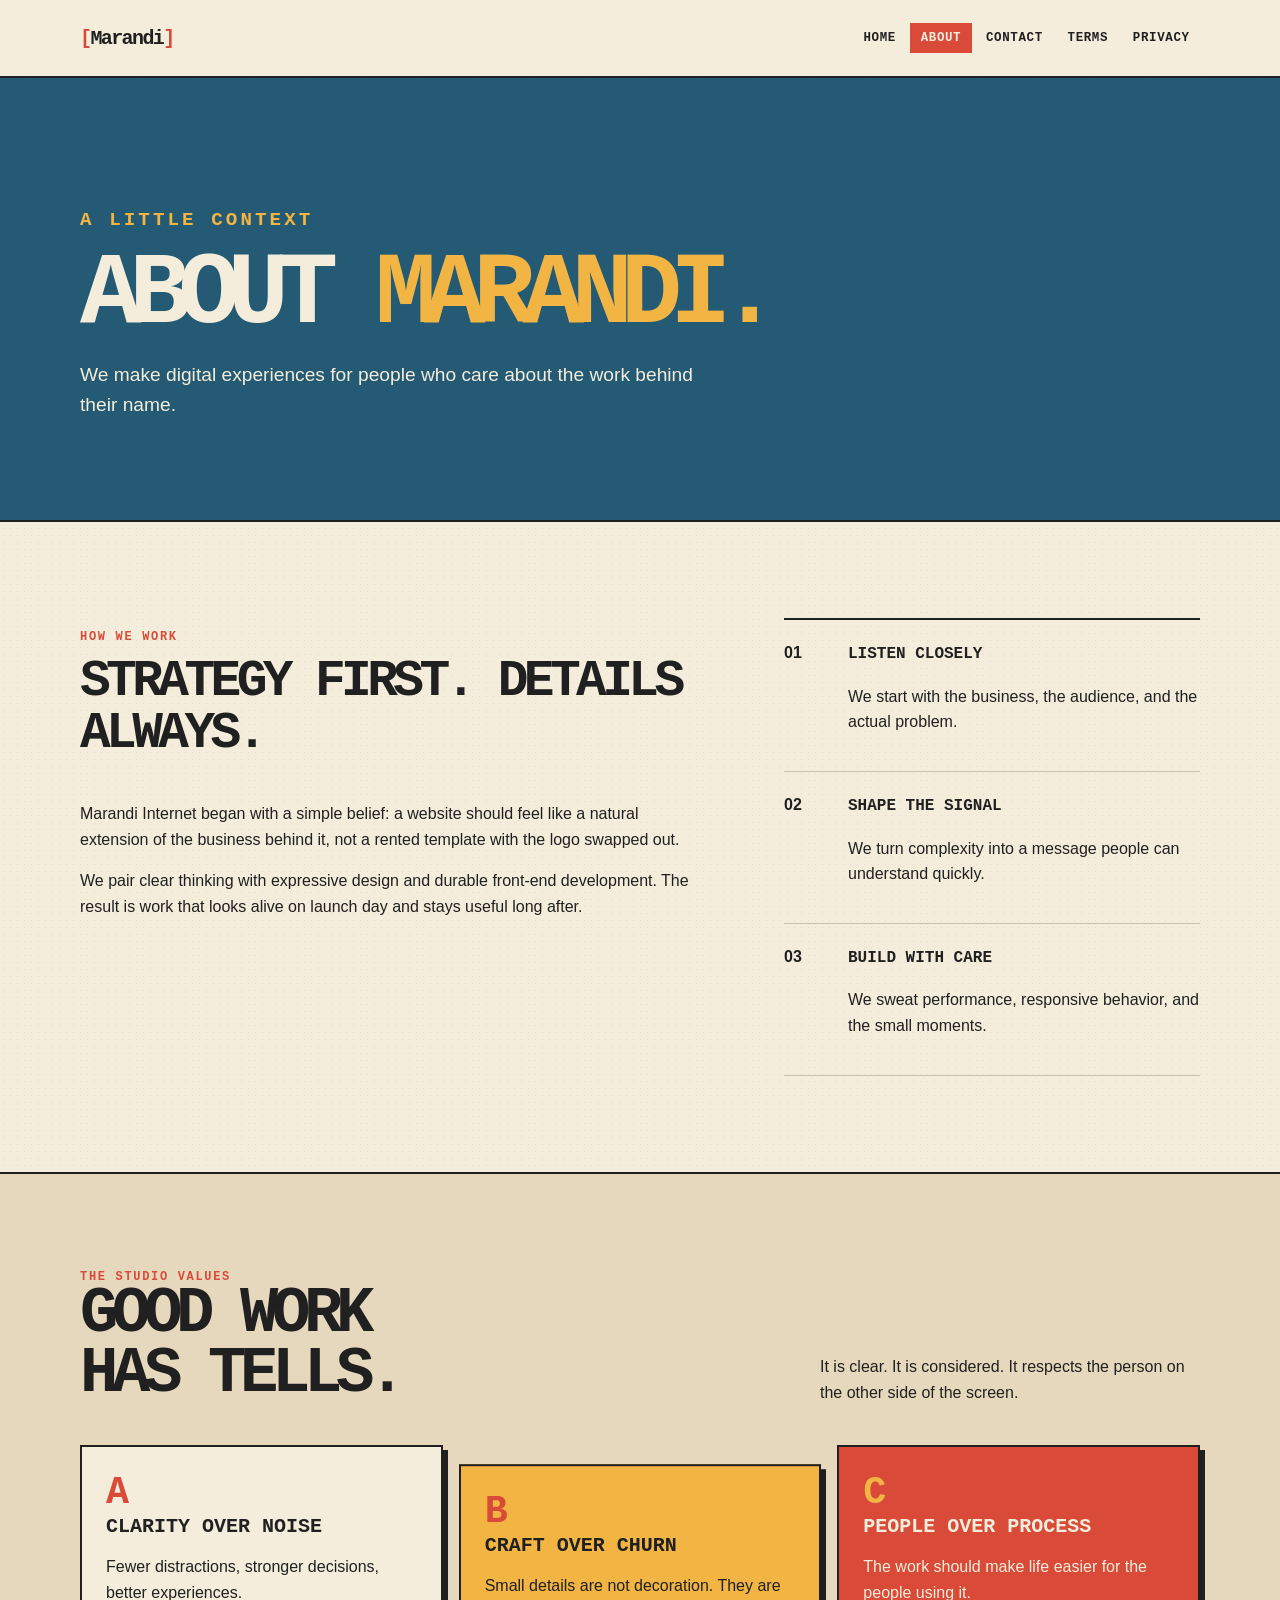
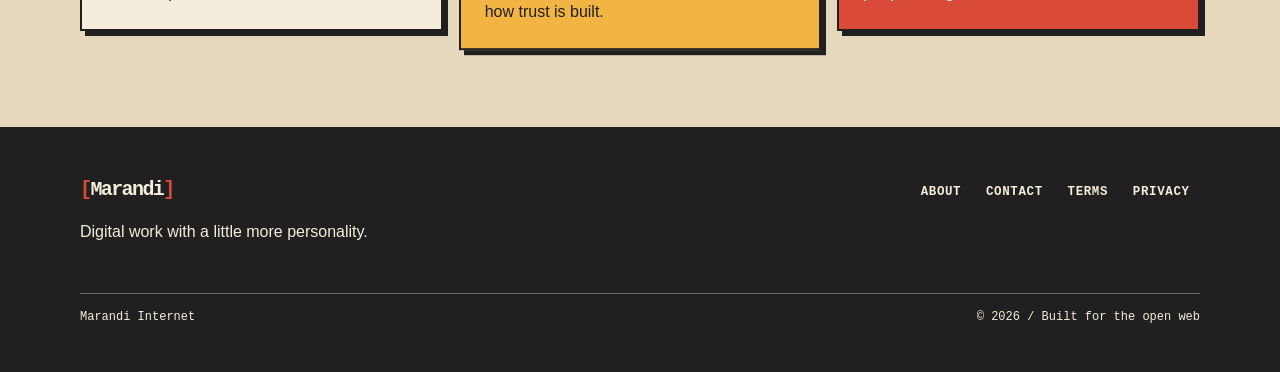
==== commit 8865633e: "new changes" ====
--- a/about.html
+++ b/about.html
@@ -1,301 +1,5 @@
-<!DOCTYPE html>
+<!doctype html>
 <html lang="en">
-<head>
-    <meta charset="UTF-8">
-    <meta name="viewport" content="width=device-width, initial-scale=1.0">
-    <meta name="description" content="Learn about Marandi In., a passionate team of designers and developers creating digital experiences that inspire and engage. Discover our story, values, and the creative minds behind our projects.">
-    <meta name="keywords" content="about us, our story, our values, our team, creative design, modern technology, digital experiences">
-    <meta property="og:title" content="About Us - Marandi In.">
-    <meta property="og:description" content="Learn about Marandi In., a passionate team of designers and developers creating digital experiences that inspire and engage.">
-
-    <meta property="og:type" content="website">
-    <meta property="og:url" content="https://marandi.in/about.html">
-    <meta property="og:image" content="https://asset.marandi.in/owl.png">
-    <meta property="og:image:alt" content="Marandi In. Logo">
-    <meta property="og:image:type" content="image/png">
-    <meta name="twitter:card" content="summary_large_image">
-    <meta name="twitter:title" content="About Us - Marandi In.">
-    <meta name="twitter:description" content="Get in touch with Marandi In. to start a conversation about your next project. We're ready to help you transform your vision into reality.">
-    <meta name="twitter:image" content="https://asset.marandi.in/owl.png">
-
-    <link rel="apple-touch-icon" sizes="180x180" href="favicon/apple-touch-icon.png">
-    <link rel="icon" type="image/png" sizes="32x32" href="favicon/favicon-32x32.png">
-    <link rel="icon" type="image/png" sizes="16x16" href="favicon/favicon-16x16.png">
-    <link rel="manifest" href="favicon/site.webmanifest">
-    
-    <title>About Us - Marandi In.</title>
-    <link rel="stylesheet" href="styles.css">
-    <link href="https://fonts.googleapis.com/css2?family=Space+Mono:wght@400;700&display=swap" rel="stylesheet">
-    
-    <meta name="google-site-verification" content="6cZbTcl8NohSBICBi7hnCWyXjnEsm5C1DcpHVgyfjVs" />
-    
-    <!-- Google tag (gtag.js) -->
-    <script async src="https://www.googletagmanager.com/gtag/js?id=G-VC9LSSRJZL"></script>
-    <script>
-      window.dataLayer = window.dataLayer || [];
-      function gtag(){dataLayer.push(arguments);}
-      gtag('js', new Date());
-    
-      gtag('config', 'G-VC9LSSRJZL');
-    </script>
-</head>
-<body>
-    <!-- Navigation -->
-    <nav class="navbar">
-        <div class="nav-container">
-            <div class="nav-logo">
-                <span class="logo-text">Marandi In.</span>
-            </div>
-            <div class="nav-menu" id="navMenu">
-                <a href="index.html" class="nav-link">Home</a>
-                <a href="about.html" class="nav-link">About</a>
-                <a href="services.html" class="nav-link">Services</a>
-                <a href="portfolio.html" class="nav-link">Portfolio</a>
-                <!-- <a href="contact.html" class="nav-link">Contact</a> -->
-                <a href="contactUs.pdf" target="_blank" class="nav-link">Contact &#x21d7;</a>
-            </div>
-            <div class="nav-toggle" id="navToggle">
-                <span class="bar"></span>
-                <span class="bar"></span>
-                <span class="bar"></span>
-            </div>
-        </div>
-    </nav>
-
-    <!-- Hero Section -->
-    <section class="page-hero">
-        <div class="container">
-            <div class="page-hero-content">
-                <h1 class="page-title">
-                    <span class="gradient-text">About</span> Us
-                </h1>
-                <p class="page-subtitle">
-                    We design bold digital products that help brands grow, connect, and stand out with confidence.
-                </p>
-            </div>
-        </div>
-    </section>
-
-    <!-- About Content -->
-    <section class="about-content">
-        <div class="container">
-            <div class="about-story">
-                <div class="story-content">
-                    <h2>Our Story</h2>
-                    <p>Marandi In. began with one clear belief: digital experiences should feel human, not generic. Since 2020, we have partnered with startups, local businesses, and growing brands to craft websites, interfaces, and campaigns that are visually sharp and performance-focused.</p>
-
-                    <p>We combine strategic thinking, clean design systems, and modern development practices to transform ideas into products people trust. Every project is built to do more than look good. It should convert, communicate, and scale.</p>
-
-                    <div class="story-pillars">
-                        <div class="pillar">
-                            <h3>Design With Purpose</h3>
-                            <p>Every visual decision is guided by clarity, usability, and brand personality.</p>
-                        </div>
-                        <div class="pillar">
-                            <h3>Build For Growth</h3>
-                            <p>We create fast, maintainable experiences that support long-term business goals.</p>
-                        </div>
-                        <div class="pillar">
-                            <h3>Partner Deeply</h3>
-                            <p>We work collaboratively, communicate openly, and stay accountable at every step.</p>
-                        </div>
-                    </div>
-                </div>
-                <div class="story-stats">
-                    <div class="stat-item">
-                        <div class="stat-number">120+</div>
-                        <div class="stat-label">Projects Completed</div>
-                    </div>
-                    <div class="stat-item">
-                        <div class="stat-number">65+</div>
-                        <div class="stat-label">Happy Clients</div>
-                    </div>
-                    <div class="stat-item">
-                        <div class="stat-number">6</div>
-                        <div class="stat-label">Years Experience</div>
-                    </div>
-                    <div class="stat-item">
-                        <div class="stat-number">14</div>
-                        <div class="stat-label">Industries Served</div>
-                    </div>
-                </div>
-            </div>
-            <div class="story-highlight">
-                <p>From branding websites to full digital ecosystems, our mission stays the same: create work that is beautiful, useful, and impossible to ignore.</p>
-            </div>
-        </div>
-    </section>
-
-    <!-- Values Section -->
-    <section class="values-section">
-        <div class="container">
-            <div class="section-header">
-                <h2 class="section-title">Our Values</h2>
-                <p class="section-subtitle">The principles that shape every brief, sprint, and launch</p>
-            </div>
-            <div class="values-grid">
-                <div class="value-card">
-                    <div class="value-icon">01</div>
-                    <h3>Clarity Over Noise</h3>
-                    <p>We simplify complexity into clear journeys, so users always know where they are and what to do next.</p>
-                </div>
-                <div class="value-card">
-                    <div class="value-icon">02</div>
-                    <h3>Intentional Craft</h3>
-                    <p>From typography to transitions, we sweat details that shape perception, trust, and product quality.</p>
-                </div>
-                <div class="value-card">
-                    <div class="value-icon">03</div>
-                    <h3>Reliable Execution</h3>
-                    <p>We move quickly without compromising standards, keeping timelines realistic and delivery dependable.</p>
-                </div>
-                <div class="value-card">
-                    <div class="value-icon">04</div>
-                    <h3>Long-Term Thinking</h3>
-                    <p>We design systems that stay useful over time, making future updates easier and more affordable.</p>
-                </div>
-            </div>
-            <p class="values-note">Great outcomes are never accidental. They are the result of strong principles, repeated consistently.</p>
-        </div>
-    </section>
-
-    <!-- Team Section -->
-    <section class="team-section">
-        <div class="container">
-            <div class="section-header">
-                <h2 class="section-title">Meet Our Team</h2>
-                <p class="section-subtitle">A focused team of strategists, creators, and builders</p>
-            </div>
-            <p class="team-intro">We bring cross-functional expertise under one roof so ideas move from concept to launch without friction.</p>
-            <div class="team-grid">
-                <div class="team-member">
-                    <div class="member-image">
-                        <div class="member-avatar">👨‍💻</div>
-                    </div>
-                    <div class="member-info">
-                        <h4>Sumit Marandi</h4>
-                        <p class="member-role">Chief Executive Officer</p>
-                        <p class="member-bio">Leads strategy, brand direction, and partnerships. Focused on turning business goals into digital opportunities.</p>
-                        <p class="member-tag">Strategy and Brand</p>
-                        <div class="member-social">
-                            <a href="#" class="social-link">LinkedIn</a>
-                            <a href="#" class="social-link">Twitter</a>
-                        </div>
-                    </div>
-                </div>
-                <div class="team-member">
-                    <div class="member-image">
-                        <div class="member-avatar">🧑‍💻</div>
-                    </div>
-                    <div class="member-info">
-                        <h4>Harsh Raj</h4>
-                        <p class="member-role">Lead Developer</p>
-                        <p class="member-bio">Builds robust front-end and back-end systems with a strong focus on performance, security, and clean architecture.</p>
-                        <p class="member-tag">Engineering and Performance</p>
-                        <div class="member-social">
-                            <a href="#" class="social-link">LinkedIn</a>
-                            <a href="#" class="social-link">GitHub</a>
-                        </div>
-                    </div>
-                </div>
-                <div class="team-member">
-                    <div class="member-image">
-                        <div class="member-avatar">👨‍🎨</div>
-                    </div>
-                    <div class="member-info">
-                        <h4>Sonali Marandi</h4>
-                        <p class="member-role">UX Designer</p>
-                        <p class="member-bio">Designs intuitive user journeys, wireframes, and interfaces that balance brand expression with usability.</p>
-                        <p class="member-tag">Research and UX Design</p>
-                        <div class="member-social">
-                            <a href="#" class="social-link">LinkedIn</a>
-                            <a href="#" class="social-link">Dribbble</a>
-                        </div>
-                    </div>
-                </div>
-                <div class="team-member">
-                    <div class="member-image">
-                        <div class="member-avatar">🤵‍♂️</div>
-                    </div>
-                    <div class="member-info">
-                        <h4>Ritesh Kumar</h4>
-                        <p class="member-role">Project Manager</p>
-                        <p class="member-bio">Keeps execution aligned across teams, timelines, and stakeholders to ensure smooth and transparent delivery.</p>
-                        <p class="member-tag">Operations and Delivery</p>
-                        <div class="member-social">
-                            <a href="#" class="social-link">LinkedIn</a>
-                            <a href="#" class="social-link">Twitter</a>
-                        </div>
-                    </div>
-                </div>
-            </div>
-        </div>
-    </section>
-
-    <!-- CTA Section -->
-    <section class="cta-section">
-        <div class="container">
-            <div class="cta-content">
-                <h2>Ready to Work With Us?</h2>
-                <p>Share your vision, goals, and timelines. We will help you shape it into a digital experience that performs.</p>
-                <div class="cta-buttons">
-                    <a href="contact.html" class="btn btn-primary">Get Started</a>
-                    <a href="portfolio.html" class="btn btn-secondary">View Our Work</a>
-                </div>
-                <p class="about-cta-note">Typical kickoff time: 3 to 5 business days after project discovery.</p>
-            </div>
-        </div>
-    </section>
-
-    <!-- Footer -->
-    <footer class="footer">
-        <div class="container">
-            <div class="footer-content">
-                <div class="footer-section">
-                    <h3>Marandi In.</h3>
-                    <p>Creating beautiful digital experiences with modern design principles.</p>
-                </div>
-                <div class="footer-section">
-                    <h4>Quick Links</h4>
-                    <ul>
-                        <li><a href="index.html">Home</a></li>
-                        <li><a href="about.html">About</a></li>
-                        <li><a href="services.html">Services</a></li>
-                        <li><a href="portfolio.html">Portfolio</a></li>
-                        <!-- 
-                        <li><a href="contact.html">Contact</a></li>
-                        <li><a href="t&c.html">Terms & Conditions</a></li>
-                        <li><a href="p&p.html">Privacy Policy</a></li>
-                        <li><a href="refund.html">Refund Policy</a></li> 
-                        -->
-                        <li><a href="p&p.html">Privacy Policy</a></li>
-                        <li><a href="contactUs.pdf" target="_blank">Contact</a></li>
-                        <li><a href="t&c.pdf" target="_blank">Terms & Conditions</a></li>
-                        <li><a href="refund.pdf" target="_blank">Cancellation & Refund Policy</a></li>
-                    </ul>
-                </div>
-                <div class="footer-section">
-                    <h4>Follow Us</h4>
-                    <div class="social-links">
-                        <a href="https://www.instagram.com/marandi.insta/" target="_blank" class="social-link">Instagram</a>
-                        <a href="mailto:hi@marandi.in" target="_blank" class="social-link">Email</a>
-                    </div>
-                </div>
-            </div>
-            <div class="footer-bottom">
-                <p>&copy; <span id="currentYear"></span> Marandi In. All rights reserved.</p>
-            </div>
-        </div>
-    </footer>
-
-    <script src="script.js"></script>
-
-    <script>
-        document.addEventListener("DOMContentLoaded", function() {
-            const yearSpan = document.getElementById("currentYear");
-            const currentYear = new Date().getFullYear();
-            yearSpan.textContent = currentYear;
-        });
-    </script>
-</body>
-</html>
+<head><meta charset="utf-8"><meta name="viewport" content="width=device-width, initial-scale=1"><meta name="description" content="Learn about Marandi Internet, an independent digital studio in Ranchi."><title>About | Marandi Internet</title><link rel="icon" href="favicon/favicon.ico"><link rel="stylesheet" href="styles.css"></head>
+<body><a class="skip-link" href="#main">Skip to content</a><header class="site-header"><div class="container nav"><a class="brand" href="index.html">Marandi</a><button class="nav-toggle" aria-expanded="false" aria-controls="nav-links">Menu</button><nav class="nav-links" id="nav-links" aria-label="Primary navigation"><a href="index.html">Home</a><a href="about.html" aria-current="page">About</a><a href="contact.html">Contact</a><a href="t%26c.html">Terms</a><a href="p%26p.html">Privacy</a></nav></div></header>
+<main id="main"><section class="page-hero"><div class="container"><p class="kicker">A little context</p><h1>About <span>Marandi.</span></h1><p>We make digital experiences for people who care about the work behind their name.</p></div></section><section class="section"><div class="container about-layout"><div><p class="eyebrow">How we work</p><h2>Strategy first. Details always.</h2><p>Marandi Internet began with a simple belief: a website should feel like a natural extension of the business behind it, not a rented template with the logo swapped out.</p><p>We pair clear thinking with expressive design and durable front-end development. The result is work that looks alive on launch day and stays useful long after.</p></div><div class="rule-list"><div class="rule"><strong>01</strong><div><b>Listen closely</b><p>We start with the business, the audience, and the actual problem.</p></div></div><div class="rule"><strong>02</strong><div><b>Shape the signal</b><p>We turn complexity into a message people can understand quickly.</p></div></div><div class="rule"><strong>03</strong><div><b>Build with care</b><p>We sweat performance, responsive behavior, and the small moments.</p></div></div></div></div></section><section class="section tint"><div class="container"><div class="section-heading"><div><p class="eyebrow">The studio values</p><h2>Good work<br>has tells.</h2></div><p>It is clear. It is considered. It respects the person on the other side of the screen.</p></div><div class="grid"><article class="panel"><span class="number">A</span><h3>Clarity over noise</h3><p>Fewer distractions, stronger decisions, better experiences.</p></article><article class="panel"><span class="number">B</span><h3>Craft over churn</h3><p>Small details are not decoration. They are how trust is built.</p></article><article class="panel"><span class="number">C</span><h3>People over process</h3><p>The work should make life easier for the people using it.</p></article></div></div></section></main><footer class="site-footer"><div class="container"><div class="footer-grid"><div><a class="brand" href="index.html">Marandi</a><p>Digital work with a little more personality.</p></div><nav class="footer-links" aria-label="Footer navigation"><a href="about.html">About</a><a href="contact.html">Contact</a><a href="t%26c.html">Terms</a><a href="p%26p.html">Privacy</a></nav></div><div class="footer-bottom"><span>Marandi Internet</span><span>&copy; <span data-year></span> / Built for the open web</span></div></div></footer><script src="script.js"></script></body></html>
--- a/styles.css
+++ b/styles.css
@@ -1,4137 +1,139 @@
-/* Reset and Base Styles */
-* {
-    margin: 0;
-    padding: 0;
-    box-sizing: border-box;
-    font-family: 'Space Mono', monospace, -apple-system, BlinkMacSystemFont, 'Segoe UI', Roboto, 'Helvetica Neue', Arial, sans-serif;
+:root {
+    --ink: #202020;
+    --paper: #f4eddc;
+    --paper-dark: #e6d8bd;
+    --red: #d94a38;
+    --yellow: #f2b544;
+    --blue: #245a73;
+    --green: #4c7656;
+    --line: rgba(32, 32, 32, .22);
+    --shadow: 5px 5px 0 var(--ink);
+    --display: "Courier New", Courier, monospace;
+    --body: "Trebuchet MS", Arial, sans-serif;
 }
 
-:root {
-    --primary-color: #1f2937;
-    --primary-color-light: #f0f4f8;
-    --primary-color-dark: #111827;
-    --secondary-color: #3b82f6;
-    --accent-color: #10b981;
-    --accent-color-2: #3b82f6;
-    --accent-color-3: #06b6d4;
-    --bg-light: #f1f5f9;
-    --bg-white: #ffffff;
-    --bg-dark: #18181b;
-    --bg-secondary: #f8fafc;
-    --bg-card: #ffffff;
-    --text-dark: #18181b;
-    --text-primary: #22223b;
-    --text-secondary: #64748b;
-    --text-light: #4b5563;
-    --text-muted: #94a3b8;
-    --text-contrast: #fff;
-    --border-color: #cbd5e1;
-    --border-light: #e2e8f0;
-    --success-color: #22c55e;
-    --error-color: #ef4444;
-    --focus-outline-color: #2563eb;
-    
-    /* Gradient Definitions */
-    --gradient-primary: linear-gradient(135deg, #3b82f6 0%, #1f2937 100%);
-    --gradient-hero: linear-gradient(135deg, #1f2937 0%, #3b82f6 50%, #10b981 100%);
-    --gradient-accent: linear-gradient(90deg, #10b981 0%, #3b82f6 100%);
-    --gradient-warm: linear-gradient(135deg, #f59e0b 0%, #ef4444 100%);
-    --gradient-cool: linear-gradient(135deg, #3b82f6 0%, #06b6d4 100%);
-    --gradient-soft: linear-gradient(135deg, #dbeafe 0%, #f0fdf4 100%);
-    --gradient-sunset: linear-gradient(135deg, #fca5a5 0%, #fbbf24 50%, #86efac 100%);
-    --gradient-ocean: linear-gradient(135deg, #06b6d4 0%, #3b82f6 100%);
-    --gradient-forest: linear-gradient(135deg, #059669 0%, #10b981 100%);
-    --gradient-cosmic: linear-gradient(135deg, #3b82f6 0%, #06b6d4 50%, #10b981 100%);
-    
-    /* Shadow Definitions */
-    --shadow-light: 0 4px 6px -1px rgba(0, 0, 0, 0.1), 0 2px 4px -1px rgba(0, 0, 0, 0.06);
-    --shadow-medium: 0 10px 15px -3px rgba(0, 0, 0, 0.1), 0 4px 6px -2px rgba(0, 0, 0, 0.05);
-    --shadow-large: 0 20px 25px -5px rgba(0, 0, 0, 0.1), 0 10px 10px -5px rgba(0, 0, 0, 0.04);
-    --shadow-heavy: 0 25px 50px -12px rgba(0, 0, 0, 0.25);
-    --shadow-colored: 0 10px 25px rgba(37, 99, 235, 0.15);
-    
-    /* Glass Effect */
-    --glass-bg: rgba(255, 255, 255, 0.25);
-    --backdrop-blur: blur(10px);
-    --bg-primary: rgba(37, 99, 235, 0.1);
+* { box-sizing: border-box; }
+html { scroll-behavior: smooth; }
+body {
+    margin: 0;
+    color: var(--ink);
+    background: var(--paper);
+    font-family: var(--body);
+    line-height: 1.6;
+    background-image: radial-gradient(rgba(32,32,32,.08) .7px, transparent .7px);
+    background-size: 7px 7px;
 }
+a { color: inherit; }
+img { max-width: 100%; display: block; }
+.container { width: min(1120px, calc(100% - 2.5rem)); margin: 0 auto; }
+.skip-link { position: absolute; left: -999px; }
+.skip-link:focus { left: 1rem; top: 1rem; background: var(--yellow); padding: .5rem 1rem; z-index: 20; }
 
-body {
-    font-family: 'Space Mono', monospace, -apple-system, BlinkMacSystemFont, 'Segoe UI', Roboto, 'Helvetica Neue', Arial, sans-serif;
-    color: var(--text-dark);
-    background: #ffffff;
-    letter-spacing: 0.01em;
-    font-size: 18px; /* Increased base font size for better readability */
-    line-height: 1.6;
+.site-header {
+    position: sticky; top: 0; z-index: 10;
+    background: rgba(244,237,220,.96);
+    border-bottom: 2px solid var(--ink);
 }
+.nav { min-height: 76px; display: flex; align-items: center; justify-content: space-between; gap: 2rem; }
+.brand { font: 700 1.25rem var(--display); text-decoration: none; letter-spacing: -.08em; }
+.brand::before { content: "["; color: var(--red); }
+.brand::after { content: "]"; color: var(--red); }
+.nav-toggle { display: none; border: 2px solid var(--ink); background: var(--yellow); font: 700 1rem var(--display); padding: .45rem .65rem; }
+.nav-links { display: flex; gap: .25rem; flex-wrap: wrap; justify-content: flex-end; }
+.nav-links a, .footer-links a { text-decoration: none; font: 700 .78rem var(--display); text-transform: uppercase; letter-spacing: .05em; padding: .5rem .65rem; }
+.nav-links a:hover, .nav-links a[aria-current="page"], .footer-links a:hover { background: var(--red); color: var(--paper); }
 
-h1, h2, h3, h4, h5, h6, .section-title, .page-title {
-    color: var(--primary-color-dark);
-    font-family: 'Space Mono', monospace, sans-serif;
-    letter-spacing: 0.01em;
-    text-shadow: 0 2px 8px rgba(37,99,235,0.07);
-    line-height: 1.2;
+main { overflow: hidden; }
+.hero, .page-hero { border-bottom: 2px solid var(--ink); background: var(--blue); color: var(--paper); }
+.hero { min-height: 620px; display: grid; align-items: center; position: relative; }
+.hero::after { content: "MARANDI / INTERNET / EST. 2020"; position: absolute; right: 4vw; bottom: 2rem; color: rgba(244,237,220,.58); font: 700 clamp(.65rem, 1.6vw, 1rem) var(--display); transform: rotate(-90deg) translateX(100%); transform-origin: right bottom; }
+.hero-grid { display: grid; grid-template-columns: minmax(0, 1.25fr) minmax(280px, .75fr); gap: 4rem; align-items: center; }
+.kicker { color: var(--yellow); font: 700 .8rem var(--display); letter-spacing: .16em; text-transform: uppercase; }
+.hero h1, .page-hero h1 { margin: .8rem 0 1.5rem; max-width: 800px; font: 700 clamp(3.5rem, 9vw, 8rem)/.88 var(--display); letter-spacing: -.12em; text-transform: uppercase; }
+.hero h1 span { color: var(--yellow); }
+.hero-copy { max-width: 580px; font-size: 1.15rem; }
+.actions { display: flex; flex-wrap: wrap; gap: .8rem; margin-top: 2rem; }
+.button { display: inline-block; border: 2px solid var(--ink); box-shadow: 4px 4px 0 var(--ink); padding: .75rem 1rem; background: var(--yellow); text-decoration: none; font: 700 .8rem var(--display); text-transform: uppercase; }
+.button:hover { transform: translate(3px, 3px); box-shadow: 1px 1px 0 var(--ink); }
+.button.alt { background: var(--paper); }
+.sticker { background: var(--yellow); color: var(--ink); border: 2px solid var(--ink); padding: 1.4rem; box-shadow: var(--shadow); transform: rotate(3deg); }
+.hero-mark { width: 112px; height: 112px; object-fit: contain; margin: 0 auto 1.2rem; mix-blend-mode: multiply; }
+.sticker strong { display: block; font: 700 2.2rem/.95 var(--display); text-transform: uppercase; }
+.sticker p { margin-bottom: 0; }
+.page-hero { padding: 7rem 0 5rem; }
+.page-hero h1 { font-size: clamp(3rem, 8vw, 6.5rem); margin-bottom: 0; }
+.page-hero h1 span { color: var(--yellow); }
+.page-hero p { max-width: 620px; font-size: 1.2rem; }
+
+.section { padding: 6rem 0; border-bottom: 2px solid var(--ink); }
+.section.tint { background: var(--paper-dark); }
+.section-heading { display: flex; justify-content: space-between; gap: 2rem; align-items: end; margin-bottom: 2.5rem; }
+.section-heading h2 { margin: 0; font: 700 clamp(2rem, 5vw, 4.3rem)/.95 var(--display); letter-spacing: -.1em; text-transform: uppercase; }
+.section-heading p { max-width: 380px; margin: 0; }
+.eyebrow { color: var(--red); font: 700 .75rem var(--display); letter-spacing: .14em; text-transform: uppercase; }
+.grid { display: grid; grid-template-columns: repeat(3, 1fr); gap: 1rem; }
+.panel { border: 2px solid var(--ink); padding: 1.5rem; background: var(--paper); box-shadow: var(--shadow); }
+.panel:nth-child(2) { background: var(--yellow); transform: translateY(1.2rem); }
+.panel:nth-child(3) { background: var(--red); color: var(--paper); }
+.panel h3 { margin: 0 0 1rem; font: 700 1.25rem var(--display); text-transform: uppercase; }
+.panel p { margin-bottom: 0; }
+.number { display: block; color: var(--red); font: 700 2.4rem var(--display); }
+.panel:nth-child(3) .number { color: var(--yellow); }
+
+.about-layout, .contact-layout { display: grid; grid-template-columns: 1.2fr .8fr; gap: 5rem; align-items: start; }
+.about-layout h2, .contact-layout h2 { font: 700 clamp(2rem, 4vw, 3.5rem)/1 var(--display); letter-spacing: -.09em; text-transform: uppercase; margin-top: 0; }
+.rule-list { border-top: 2px solid var(--ink); }
+.rule { display: grid; grid-template-columns: 3rem 1fr; gap: 1rem; padding: 1.25rem 0; border-bottom: 1px solid var(--line); }
+.rule b { font-family: var(--display); text-transform: uppercase; }
+.stat-board { display: grid; grid-template-columns: 1fr 1fr; gap: .75rem; }
+.stat { border: 2px solid var(--ink); padding: 1.3rem; background: var(--yellow); box-shadow: 4px 4px 0 var(--ink); }
+.stat:nth-child(2) { background: var(--red); color: var(--paper); }
+.stat:nth-child(3) { background: var(--green); color: var(--paper); }
+.stat:nth-child(4) { background: var(--paper); }
+.stat strong { display: block; font: 700 2.5rem var(--display); }
+.stat span { font-size: .85rem; }
+
+.contact-card { border: 2px solid var(--ink); padding: 1.5rem; margin-bottom: 1rem; background: var(--yellow); box-shadow: var(--shadow); }
+.contact-card:nth-child(2) { background: var(--paper); }
+.contact-card:nth-child(3) { background: var(--green); color: var(--paper); }
+.contact-card h3 { margin: 0 0 .35rem; font: 700 1rem var(--display); text-transform: uppercase; }
+.contact-card p { margin: 0; }
+.contact-card a { font-weight: 700; }
+.faq { border-top: 2px solid var(--ink); }
+details { border-bottom: 1px solid var(--line); padding: 1rem 0; }
+summary { cursor: pointer; font: 700 1rem var(--display); text-transform: uppercase; }
+summary::marker { color: var(--red); }
+
+.legal { padding: 5rem 0; }
+.legal-copy { max-width: 820px; border: 2px solid var(--ink); padding: clamp(1.5rem, 4vw, 3rem); background: var(--paper); box-shadow: var(--shadow); }
+.legal-copy h2 { font: 700 2rem var(--display); text-transform: uppercase; }
+.legal-copy h3 { margin-top: 2.2rem; font: 700 1rem var(--display); text-transform: uppercase; }
+.legal-copy a { color: var(--blue); }
+
+.site-footer { padding: 3rem 0; background: var(--ink); color: var(--paper); }
+.footer-grid { display: grid; grid-template-columns: 1fr 1fr; gap: 2rem; }
+.site-footer .brand { color: var(--paper); }
+.footer-links { display: flex; flex-wrap: wrap; justify-content: flex-end; align-content: start; gap: .25rem; }
+.footer-bottom { border-top: 1px solid rgba(244,237,220,.35); margin-top: 2rem; padding-top: 1rem; display: flex; justify-content: space-between; gap: 1rem; font: .75rem var(--display); }
+
+.reveal { animation: rise .65s both; }
+@keyframes rise { from { opacity: 0; transform: translateY(18px); } to { opacity: 1; transform: translateY(0); } }
+@media (max-width: 760px) {
+    .container { width: min(100% - 1.5rem, 620px); }
+    .nav { min-height: 68px; }
+    .nav-toggle { display: block; }
+    .nav-links { display: none; position: absolute; top: 68px; left: 0; right: 0; padding: .75rem; background: var(--paper); border-bottom: 2px solid var(--ink); }
+    .nav-links.open { display: grid; }
+    .nav-links a { padding: .75rem; }
+    .hero { min-height: 680px; }
+    .hero::after { display: none; }
+    .hero-grid, .about-layout, .contact-layout { grid-template-columns: 1fr; gap: 2.5rem; }
+    .grid { grid-template-columns: 1fr; }
+    .panel:nth-child(2) { transform: none; }
+    .section-heading { display: block; }
+    .section-heading p { margin-top: 1rem; }
+    .page-hero { padding: 5rem 0 3.5rem; }
+    .footer-grid, .footer-bottom { grid-template-columns: 1fr; display: grid; }
+    .footer-links { justify-content: flex-start; }
 }
-
-p, .section-subtitle, .page-subtitle, .card-content p, .info-header p, .timing, .contact-card p, .about-card p, .service-card p, .portfolio-info p, .faq-answer p, .footer-section p {
-    color: var(--text-primary);
-    font-family: 'Space Mono', monospace, sans-serif;
-    font-size: 1.1em; /* Slightly increased font size */
-    letter-spacing: 0.01em;
-    line-height: 1.6;
-}
-
-.btn:hover, .btn-primary:hover, .btn-secondary:hover, .submit-btn:hover, .service-btn:hover,
-.btn:focus, .btn-primary:focus, .btn-secondary:focus, .submit-btn:focus, .service-btn:focus {
-    background: linear-gradient(90deg, var(--accent-color-2) 0%, var(--primary-color-dark) 100%);
-    color: #fff !important;
-    transform: translateY(-2px) scale(1.05);
-    box-shadow: 0 4px 24px 0 rgba(124,58,237,0.15);
-    outline: 3px solid var(--focus-outline-color);
-    outline-offset: 3px;
-}
-
-/* Contact Page Styles */
-.contact-main {
-    padding: 4rem 1.5rem;
-    background: var(--bg-light);
-    min-height: 100vh;
-}
-
-.contact-container {
-    max-width: 1200px;
-    margin: 0 auto;
-}
-
-.contact-grid {
-    display: grid;
-    grid-template-columns: 1fr 1fr;
-    gap: 3rem;
-    align-items: start;
-}
-
-.contact-info {
-    padding: 2rem;
-}
-
-.info-header {
-    margin-bottom: 3rem;
-}
-
-.badge {
-    display: inline-block;
-    padding: 0.5rem 1rem;
-    background: var(--gradient-primary);
-    color: white;
-    border-radius: 2rem;
-    font-size: 0.875rem;
-    margin-bottom: 1rem;
-    box-shadow: var(--shadow-light);
-}
-
-.info-header h2 {
-    font-size: 2.5rem;
-    color: var(--text-dark);
-    margin-bottom: 1rem;
-    line-height: 1.2;
-    font-weight: 700;
-    letter-spacing: -0.025em;
-}
-
-.info-header p {
-    color: var(--text-secondary);
-    font-size: 1.125rem;
-    line-height: 1.7;
-    font-weight: 400;
-}
-
-.contact-cards {
-    display: grid;
-    gap: 1.5rem;
-    margin-bottom: 3rem;
-}
-
-.contact-card {
-    display: flex;
-    align-items: flex-start;
-    gap: 1rem;
-    padding: 1.5rem;
-    background: var(--bg-white);
-    border-radius: 1rem;
-    box-shadow: var(--shadow-light);
-    border: 1px solid var(--border-light);
-    transition: transform 0.3s ease, box-shadow 0.3s ease, border-color 0.3s ease;
-}
-
-.contact-card:hover {
-    transform: translateY(-5px);
-    box-shadow: var(--shadow-large);
-    border-color: var(--primary-color-light);
-}
-
-.card-icon {
-    padding: 1rem;
-    background: var(--primary-color-light);
-    border-radius: 0.75rem;
-    color: var(--primary-color);
-}
-
-.card-content h3 {
-    color: var(--text-dark);
-    margin-bottom: 0.5rem;
-    font-size: 1.25rem;
-    font-weight: 600;
-    letter-spacing: -0.01em;
-}
-
-.card-content p {
-    color: var(--text-primary);
-    margin-bottom: 0.25rem;
-}
-
-.timing {
-    color: var(--text-light);
-    font-size: 0.875rem;
-}
-
-.social-links-wrapper {
-    background: var(--bg-white);
-    padding: 2rem;
-    border-radius: 1rem;
-    box-shadow: var(--shadow-light);
-    border: 1px solid var(--border-light);
-}
-
-.social-links-wrapper h3 {
-    margin-bottom: 1.5rem;
-    color: var(--text-dark);
-}
-
-.social-icons {
-    display: flex;
-    gap: 1rem;
-}
-
-.social-icon {
-    display: flex;
-    align-items: center;
-    justify-content: center;
-    width: 3rem;
-    height: 3rem;
-    border-radius: 0.75rem;
-    color: var(--text-light);
-    background: var(--bg-light);
-    transition: all 0.3s ease;
-}
-
-.social-icon:hover {
-    color: white;
-    transform: translateY(-3px);
-}
-
-.social-icon.twitter:hover { background: #1DA1F2; }
-.social-icon.instagram:hover { background: #E4405F; }
-.social-icon.linkedin:hover { background: #0A66C2; }
-.social-icon.dribbble:hover { background: #EA4C89; }
-
-.contact-form-wrapper {
-    background: var(--bg-white);
-    padding: 3rem;
-    border-radius: 1.5rem;
-    box-shadow: var(--shadow-medium);
-    border: 1px solid var(--border-light);
-}
-
-.form-container h2 {
-    margin-bottom: 2rem;
-    color: var(--text-dark);
-}
-
-.form-grid {
-    display: grid;
-    grid-template-columns: 1fr 1fr;
-    gap: 1.5rem;
-    margin-bottom: 2rem;
-}
-
-.form-group {
-    display: flex;
-    flex-direction: column;
-    gap: 0.5rem;
-}
-
-.form-group.full-width {
-    grid-column: 1 / -1;
-}
-
-.form-group label {
-    color: var(--text-dark);
-    font-weight: 500;
-}
-
-.form-group input,
-.form-group textarea {
-    padding: 0.875rem 1rem;
-    border: 2px solid var(--border-color);
-    border-radius: 0.75rem;
-    font-size: 1rem;
-    transition: all 0.3s ease;
-}
-
-.form-group input:focus,
-.form-group textarea:focus {
-    border-color: var(--primary-color);
-    box-shadow: 0 0 0 4px var(--primary-color-light);
-    outline: none;
-}
-
-.form-group textarea {
-    resize: vertical;
-    min-height: 150px;
-}
-
-.form-footer {
-    display: flex;
-    justify-content: space-between;
-    align-items: center;
-}
-
-.checkbox-container {
-    display: flex;
-    align-items: center;
-    gap: 0.5rem;
-    cursor: pointer;
-    color: var(--text-primary);
-}
-
-.checkbox-container input {
-    display: none;
-}
-
-.checkmark {
-    width: 1.25rem;
-    height: 1.25rem;
-    border: 2px solid var(--border-color);
-    border-radius: 0.375rem;
-    position: relative;
-    transition: all 0.3s ease;
-}
-
-.checkbox-container input:checked + .checkmark {
-    background: var(--gradient-primary);
-    box-shadow: var(--shadow-light);
-    border-color: var(--primary-color);
-}
-
-.checkbox-container input:checked + .checkmark::after {
-    content: "";
-    position: absolute;
-    left: 6px;
-    top: 2px;
-    width: 6px;
-    height: 12px;
-    border: solid white;
-    border-width: 0 2px 2px 0;
-    transform: rotate(45deg);
-}
-
-.submit-btn {
-    display: flex;
-    align-items: center;
-    gap: 0.75rem;
-    padding: 0.875rem 1.5rem;
-    background: var(--gradient-primary);
-    box-shadow: var(--shadow-light);
-    color: white;
-    border: none;
-    border-radius: 0.75rem;
-    font-size: 1rem;
-    font-weight: 500;
-    cursor: pointer;
-    transition: all 0.3s ease;
-}
-
-.submit-btn:hover {
-    transform: translateY(-2px);
-    box-shadow: var(--shadow-medium);
-    filter: brightness(1.05);
-}
-
-.submit-btn svg {
-    transition: transform 0.3s ease;
-}
-
-.submit-btn:hover svg {
-    transform: translateX(4px);
-}
-
-/* Responsive Design */
-@media (max-width: 1024px) {
-    .contact-grid {
-        grid-template-columns: 1fr;
-        gap: 2rem;
-    }
-
-    .contact-info {
-        padding: 1rem;
-    }
-
-    .info-header h2 {
-        font-size: 2rem;
-    }
-}
-
-@media (max-width: 768px) {
-    .contact-main {
-        padding: 2rem 1rem;
-    }
-
-    .contact-form-wrapper {
-        padding: 2rem;
-    }
-
-    .form-grid {
-        grid-template-columns: 1fr;
-    }
-
-    .form-footer {
-        flex-direction: column;
-        gap: 1.5rem;
-    }
-
-    .submit-btn {
-        width: 100%;
-        justify-content: center;
-    }
-}
-
-@media (max-width: 480px) {
-    .contact-card {
-        flex-direction: column;
-        text-align: center;
-        align-items: center;
-    }
-
-    .social-icons {
-        flex-wrap: wrap;
-        justify-content: center;
-    }
-
-    .info-header h2 {
-        font-size: 1.75rem;
-    }
-
-    .contact-form-wrapper {
-        padding: 1.5rem;
-    }
-}
-
-/* Override any problematic text colors */
-.section-header *,
-.about-grid *,
-.services-grid *,
-.portfolio-grid *,
-.footer-section * {
-    color: inherit !important;
-}
-
-/* Fix page hero text visibility */
-.page-hero {
-    color: white !important;
-    background: var(--gradient-hero);
-}
-
-.page-hero * {
-    color: white !important;
-}
-
-.page-title {
-    color: white !important;
-}
-
-/* Container */
-.container {
-    max-width: 1200px;
-    margin: 0 auto;
-    padding: 0 2rem;
-}
-
-/* Navigation */
-.navbar {
-    position: fixed;
-    top: 0;
-    width: 100%;
-    background: rgba(255, 255, 255, 0.95);
-    backdrop-filter: var(--backdrop-blur);
-    border-bottom: 1px solid var(--border-light);
-    z-index: 1000;
-    transition: all 0.3s ease;
-    box-shadow: 0 1px 20px rgba(0, 0, 0, 0.05);
-}
-
-.nav-container {
-    max-width: 1200px;
-    margin: 0 auto;
-    padding: 0 2rem;
-    display: flex;
-    justify-content: space-between;
-    align-items: center;
-    height: 70px;
-}
-
-.nav-logo {
-    font-size: 1.5rem;
-    font-weight: 700;
-    color: var(--primary-color);
-}
-
-.nav-menu {
-    display: flex;
-    gap: 2rem;
-    align-items: center;
-}
-
-.nav-link {
-    color: var(--text-primary);
-    text-decoration: none;
-    font-weight: 500;
-    transition: color 0.3s ease;
-    position: relative;
-}
-
-.nav-link:hover {
-    color: var(--primary-color);
-}
-
-.nav-link::after {
-    content: '';
-    position: absolute;
-    bottom: -5px;
-    left: 0;
-    width: 0;
-    height: 2px;
-    background: var(--gradient-primary);
-    transition: width 0.3s ease;
-}
-
-.nav-link:hover::after {
-    width: 100%;
-}
-
-.nav-toggle {
-    display: none;
-    flex-direction: column;
-    cursor: pointer;
-    gap: 4px;
-}
-
-.bar {
-    width: 25px;
-    height: 3px;
-    background: var(--text-primary);
-    transition: 0.3s;
-    border-radius: 3px;
-}
-
-/* Hero Section */
-.hero {
-    min-height: 100vh;
-    display: flex;
-    align-items: center;
-    position: relative;
-    background: linear-gradient(135deg, #1f2937 0%, #111827 100%);
-    color: white;
-    overflow: hidden;
-    position: relative;
-}
-
-.hero::before {
-    content: '';
-    position: absolute;
-    top: 0;
-    left: 0;
-    right: 0;
-    bottom: 0;
-    background: radial-gradient(circle at 30% 20%, rgba(59, 130, 246, 0.15) 0%, transparent 50%),
-                radial-gradient(circle at 70% 80%, rgba(16, 185, 129, 0.1) 0%, transparent 50%);
-    pointer-events: none;
-}
-
-.hero-container {
-    max-width: 1200px;
-    margin: 0 auto;
-    padding: 0 2rem;
-    display: grid;
-    grid-template-columns: 1fr 1fr;
-    gap: 4rem;
-    align-items: center;
-    position: relative;
-    z-index: 2;
-}
-
-.hero-content {
-    animation: fadeInUp 1s ease-out;
-}
-
-.hero-title {
-    font-size: 4rem;
-    font-weight: 700;
-    line-height: 1.1;
-    margin-bottom: 1.5rem;
-}
-
-.gradient-text {
-    background: linear-gradient(270deg, #06b6d4, #f59e0b, #ef4444, #8b5cf6, #06b6d4);
-    background-size: 400% 400%;
-    -webkit-background-clip: text;
-    -webkit-text-fill-color: transparent;
-    background-clip: text;
-    animation: gradientFlow 3s ease-in-out infinite;
-    /* Fallback for browsers that don't support background-clip */
-    color: #06b6d4;
-}
-
-@keyframes gradientFlow {
-    0% {
-        background-position: 0% 50%;
-    }
-    50% {
-        background-position: 100% 50%;
-    }
-    100% {
-        background-position: 0% 50%;
-    }
-}
-
-@keyframes gradientPulse {
-    0%, 100% {
-        background: linear-gradient(135deg, #06b6d4 0%, #f59e0b 50%, #ef4444 100%);
-        transform: scale(1);
-    }
-    50% {
-        background: linear-gradient(135deg, #8b5cf6 0%, #06b6d4 50%, #f59e0b 100%);
-        transform: scale(1.05);
-    }
-}
-
-@keyframes gradientRainbow {
-    0% { background-position: 0% 50%; }
-    16.66% { background-position: 20% 50%; }
-    33.33% { background-position: 40% 50%; }
-    50% { background-position: 60% 50%; }
-    66.66% { background-position: 80% 50%; }
-    83.33% { background-position: 100% 50%; }
-    100% { background-position: 0% 50%; }
-}
-
-@keyframes gradientShimmer {
-    0% {
-        background-position: -200% center;
-    }
-    100% {
-        background-position: 200% center;
-    }
-}
-
-.hero-subtitle {
-    font-weight: 300;
-    opacity: 0.9;
-    color: white !important;
-}
-
-.hero-description {
-    font-size: 1.2rem;
-    opacity: 0.95;
-    margin-bottom: 2rem;
-    max-width: 550px;
-    color: rgba(255, 255, 255, 0.95) !important;
-    line-height: 1.8;
-}
-
-.hero-buttons {
-    display: flex;
-    gap: 1rem;
-}
-
-.btn {
-    padding: 1rem 2.5rem;
-    border: none;
-    border-radius: 8px;
-    font-size: 1.05rem;
-    font-weight: 600;
-    cursor: pointer;
-    transition: all 0.3s ease;
-    text-decoration: none;
-    display: inline-block;
-    text-align: center;
-    letter-spacing: 0.5px;
-    box-shadow: 0 4px 15px rgba(0, 0, 0, 0.1);
-}
-
-.btn-primary {
-    background: linear-gradient(135deg, #10b981 0%, #06b6d4 100%);
-    color: white !important;
-    border: none;
-    position: relative;
-    overflow: hidden;
-    font-weight: 600;
-    letter-spacing: 0.5px;
-    box-shadow: 0 8px 20px rgba(16, 185, 129, 0.25);
-}
-
-.btn-primary::before {
-    content: '';
-    position: absolute;
-    top: 0;
-    left: -100%;
-    width: 100%;
-    height: 100%;
-    background: linear-gradient(90deg, transparent, rgba(255, 255, 255, 0.25), transparent);
-    transition: left 0.6s ease;
-}
-
-.btn-primary:hover::before {
-    left: 100%;
-}
-
-.btn-primary:hover {
-    transform: translateY(-4px);
-    box-shadow: 0 12px 30px rgba(16, 185, 129, 0.35);
-    background: linear-gradient(135deg, #059669 0%, #0891b2 100%);
-}
-
-.btn-primary:active {
-    transform: translateY(-2px);
-    box-shadow: 0 6px 15px rgba(16, 185, 129, 0.25);
-}
-
-.btn-secondary {
-    background: rgba(255, 255, 255, 0.15);
-    color: white;
-    border: 2px solid rgba(255, 255, 255, 0.4);
-    backdrop-filter: blur(10px);
-    box-shadow: 0 8px 20px rgba(0, 0, 0, 0.15);
-}
-
-.btn-secondary:hover {
-    background: rgba(255, 255, 255, 0.25);
-    transform: translateY(-4px);
-    border-color: rgba(255, 255, 255, 0.7);
-    box-shadow: 0 12px 28px rgba(0, 0, 0, 0.25);
-}
-
-.btn-secondary:active {
-    transform: translateY(-2px);
-}
-
-/* Floating Shapes */
-.hero-visual {
-    position: relative;
-    display: flex;
-    justify-content: center;
-    align-items: center;
-}
-
-.floating-shapes {
-    position: relative;
-    width: 400px;
-    height: 400px;
-}
-
-.shape {
-    position: absolute;
-    border-radius: 50%;
-    animation: float 6s ease-in-out infinite;
-}
-
-.shape-1 {
-    width: 100px;
-    height: 100px;
-    background: rgba(255, 255, 255, 0.2);
-    top: 20%;
-    left: 20%;
-    animation-delay: 0s;
-}
-
-.shape-2 {
-    width: 150px;
-    height: 150px;
-    background: rgba(255, 255, 255, 0.1);
-    top: 50%;
-    right: 20%;
-    animation-delay: 2s;
-}
-
-.shape-3 {
-    width: 80px;
-    height: 80px;
-    background: rgba(255, 255, 255, 0.15);
-    bottom: 30%;
-    left: 50%;
-    animation-delay: 4s;
-}
-
-@keyframes float {
-    0%, 100% { transform: translateY(0px) rotate(0deg); }
-    50% { transform: translateY(-20px) rotate(180deg); }
-}
-
-/* Scroll Indicator */
-.scroll-indicator {
-    position: absolute;
-    bottom: 2rem;
-    left: 50%;
-    transform: translateX(-50%);
-    animation: bounce 2s infinite;
-}
-
-.scroll-arrow {
-    width: 30px;
-    height: 30px;
-    border: 2px solid rgba(255, 255, 255, 0.7);
-    border-left: none;
-    border-top: none;
-    transform: rotate(45deg);
-}
-
-@keyframes bounce {
-    0%, 20%, 50%, 80%, 100% { transform: translateX(-50%) translateY(0); }
-    40% { transform: translateX(-50%) translateY(-10px); }
-    60% { transform: translateX(-50%) translateY(-5px); }
-}
-
-@keyframes fadeInUp {
-    from {
-        opacity: 0;
-        transform: translateY(30px);
-    }
-    to {
-        opacity: 1;
-        transform: translateY(0);
-    }
-}
-
-/* Section Styles */
-.section-header {
-    text-align: center;
-    margin-bottom: 4rem;
-    position: relative;
-    z-index: 2;
-}
-
-.section-title {
-    font-size: 3rem;
-    font-weight: 700;
-    margin-bottom: 1rem;
-    color: #1f2937 !important;
-    letter-spacing: -0.02em;
-}
-
-.section-subtitle {
-    font-size: 1.2rem;
-    color: #4b5563 !important;
-    max-width: 600px;
-    margin: 0 auto;
-    font-weight: 400;
-}
-
-/* About Section */
-.about {
-    padding: 6rem 2rem;
-    background: linear-gradient(135deg, #ffffff 0%, #f9fafb 50%, #f0fdf4 100%);
-    position: relative;
-    overflow: hidden;
-}
-
-.about::before {
-    content: '';
-    position: absolute;
-    top: 0;
-    right: 0;
-    width: 500px;
-    height: 500px;
-    background: radial-gradient(circle, rgba(16, 185, 129, 0.08) 0%, transparent 70%);
-    border-radius: 50%;
-    pointer-events: none;
-}
-
-.about::after {
-    content: '';
-    position: absolute;
-    bottom: 0;
-    left: 0;
-    width: 400px;
-    height: 400px;
-    background: radial-gradient(circle, rgba(59, 130, 246, 0.08) 0%, transparent 70%);
-    border-radius: 50%;
-    pointer-events: none;
-}
-
-.about-grid {
-    display: grid;
-    grid-template-columns: repeat(auto-fit, minmax(300px, 1fr));
-    gap: 2.5rem;
-    position: relative;
-    z-index: 2;
-    max-width: 1100px;
-    margin: 0 auto;
-}
-
-.about-card {
-    background: white;
-    padding: 2.8rem 2.5rem;
-    border-radius: 16px;
-    text-align: center;
-    box-shadow: 0 4px 20px rgba(0, 0, 0, 0.06);
-    transition: all 0.5s cubic-bezier(0.23, 1, 0.320, 1);
-    border: 1px solid #e5e7eb;
-    position: relative;
-    overflow: hidden;
-}
-
-.about-card::before {
-    content: '';
-    position: absolute;
-    top: 0;
-    left: 0;
-    right: 0;
-    height: 5px;
-    background: linear-gradient(90deg, #10b981 0%, #06b6d4 50%, #3b82f6 100%);
-    transform: scaleX(0);
-    transform-origin: left;
-    transition: transform 0.5s cubic-bezier(0.23, 1, 0.320, 1);
-}
-
-.about-card::after {
-    content: '';
-    position: absolute;
-    top: 0;
-    left: 0;
-    right: 0;
-    bottom: 0;
-    background: linear-gradient(135deg, rgba(16, 185, 129, 0.03) 0%, rgba(6, 182, 212, 0.03) 100%);
-    opacity: 0;
-    transition: opacity 0.4s ease;
-    pointer-events: none;
-}
-
-.about-card:hover::before {
-    transform: scaleX(1);
-}
-
-.about-card:hover::after {
-    opacity: 1;
-}
-
-.about-card:hover {
-    transform: translateY(-12px);
-    box-shadow: 0 25px 50px rgba(16, 185, 129, 0.2);
-    border-color: #10b981;
-    background: linear-gradient(135deg, #ffffff 0%, #f0fdf4 100%);
-}
-
-.card-icon {
-    font-size: 4rem;
-    margin-bottom: 1.8rem;
-    display: inline-block;
-    opacity: 1;
-    animation: float 3.5s ease-in-out infinite;
-    transition: transform 0.3s ease;
-}
-
-.about-card:hover .card-icon {
-    transform: scale(1.1);
-}
-
-.about-card:nth-child(1) .card-icon { animation-delay: 0s; }
-.about-card:nth-child(2) .card-icon { animation-delay: 0.2s; }
-.about-card:nth-child(3) .card-icon { animation-delay: 0.4s; }
-
-.about-card h3 {
-    font-size: 1.6rem;
-    font-weight: 700;
-    margin-bottom: 1.2rem;
-    color: #1f2937 !important;
-    letter-spacing: -0.02em;
-}
-
-.about-card p {
-    color: #64748b !important;
-    line-height: 1.8;
-    font-size: 1.05rem;
-    font-weight: 400;
-}
-
-/* Services Section */
-.services {
-    padding: 6rem 2rem;
-    background: linear-gradient(135deg, #ffffff 0%, #f8fafc 50%, #f0fdf4 100%);
-    position: relative;
-    overflow: hidden;
-}
-
-.services::before {
-    content: '';
-    position: absolute;
-    top: -50%;
-    right: -10%;
-    width: 600px;
-    height: 600px;
-    background: radial-gradient(circle, rgba(59, 130, 246, 0.1) 0%, transparent 70%);
-    border-radius: 50%;
-    pointer-events: none;
-}
-
-.services::after {
-    content: '';
-    position: absolute;
-    bottom: -20%;
-    left: -5%;
-    width: 500px;
-    height: 500px;
-    background: radial-gradient(circle, rgba(16, 185, 129, 0.08) 0%, transparent 70%);
-    border-radius: 50%;
-    pointer-events: none;
-}
-
-.services-grid {
-    display: grid;
-    grid-template-columns: repeat(auto-fit, minmax(350px, 1fr));
-    gap: 2.8rem;
-    position: relative;
-    z-index: 2;
-    max-width: 1200px;
-    margin: 0 auto;
-}
-
-.service-card {
-    background: linear-gradient(135deg, #3b82f6 0%, #1f2937 100%);
-    padding: 3.2rem 2.8rem;
-    border-radius: 18px;
-    color: white !important;
-    text-align: center;
-    transition: all 0.5s cubic-bezier(0.23, 1, 0.320, 1);
-    box-shadow: 0 12px 35px rgba(59, 130, 246, 0.25);
-    position: relative;
-    overflow: hidden;
-    border: 1px solid rgba(255, 255, 255, 0.12);
-}
-
-.service-card * {
-    color: white !important;
-}
-
-.service-card::before {
-    content: '';
-    position: absolute;
-    top: 0;
-    left: 0;
-    right: 0;
-    bottom: 0;
-    background: radial-gradient(circle at var(--x, 50%) var(--y, 50%), rgba(255, 255, 255, 0.1) 0%, transparent 50%);
-    opacity: 0;
-    transition: opacity 0.3s ease;
-    pointer-events: none;
-}
-
-.service-card:hover::before {
-    opacity: 1;
-}
-
-.service-card::after {
-    content: '';
-    position: absolute;
-    top: -50%;
-    right: -50%;
-    width: 200%;
-    height: 200%;
-    background: radial-gradient(circle, rgba(255, 255, 255, 0.05) 0%, transparent 70%);
-    opacity: 0;
-    pointer-events: none;
-    transition: opacity 0.6s ease;
-}
-
-.service-card:hover::after {
-    opacity: 1;
-}
-
-.service-card:hover {
-    transform: translateY(-12px) scale(1.03);
-    box-shadow: 0 25px 60px rgba(59, 130, 246, 0.4);
-    border-color: rgba(255, 255, 255, 0.25);
-}
-
-.service-number {
-    font-size: 5rem;
-    font-weight: 700;
-    opacity: 0.35;
-    margin-bottom: 1.5rem;
-    line-height: 1;
-    color: white !important;
-    letter-spacing: -0.05em;
-}
-
-.service-card h3 {
-    font-size: 1.9rem;
-    font-weight: 700;
-    margin-bottom: 1.5rem;
-    color: white !important;
-    letter-spacing: -0.02em;
-}
-
-.service-card p {
-    margin-bottom: 2.2rem;
-    opacity: 0.95;
-    line-height: 1.8;
-    color: white !important;
-    font-size: 1.08rem;
-    font-weight: 400;
-}
-
-.service-tech {
-    display: flex;
-    flex-wrap: wrap;
-    gap: 0.7rem;
-    position: relative;
-    z-index: 2;
-    justify-content: center;
-}
-
-.tech-tag {
-    background: rgba(255, 255, 255, 0.18);
-    padding: 0.65rem 1.3rem;
-    border-radius: 25px;
-    font-size: 0.9rem;
-    font-weight: 600;
-    border: 1.5px solid rgba(255, 255, 255, 0.25);
-    backdrop-filter: blur(12px);
-    transition: all 0.4s ease;
-    display: inline-block;
-}
-
-.service-card:hover .tech-tag {
-    background: rgba(255, 255, 255, 0.28);
-    border-color: rgba(255, 255, 255, 0.6);
-    transform: translateY(-2px);
-}
-
-.service-card:nth-child(1) {
-    background: linear-gradient(135deg, #3b82f6 0%, #1f2937 100%);
-}
-
-.service-card:nth-child(2) {
-    background: linear-gradient(135deg, #10b981 0%, #059669 100%);
-}
-
-.service-card:nth-child(3) {
-    background: linear-gradient(135deg, #06b6d4 0%, #0891b2 100%);
-}
-
-/* Portfolio Section */
-.portfolio {
-    padding: 6rem 0;
-    background: linear-gradient(135deg, #ffffff 0%, #f8fafc 100%);
-}
-
-.portfolio-grid {
-    display: grid;
-    grid-template-columns: repeat(auto-fit, minmax(350px, 1fr));
-    gap: 2rem;
-}
-
-.portfolio-item {
-    background: var(--bg-card);
-    border-radius: 16px;
-    overflow: hidden;
-    box-shadow: 0 2px 12px rgba(0, 0, 0, 0.05);
-    transition: all 0.4s cubic-bezier(0.23, 1, 0.320, 1);
-    border: 1px solid #e5e7eb;
-}
-
-.portfolio-item:hover {
-    transform: translateY(-10px);
-    box-shadow: 0 20px 45px rgba(59, 130, 246, 0.15);
-    border-color: #3b82f6;
-}
-
-.portfolio-image {
-    height: 280px;
-    background: linear-gradient(135deg, #dbeafe 0%, #f0fdf4 100%);
-    position: relative;
-    overflow: hidden;
-}
-
-.portfolio-overlay {
-    position: absolute;
-    top: 0;
-    left: 0;
-    right: 0;
-    bottom: 0;
-    background: linear-gradient(135deg, rgba(31, 41, 55, 0.85) 0%, rgba(17, 24, 39, 0.85) 100%);
-    display: flex;
-    align-items: center;
-    justify-content: center;
-    opacity: 0;
-    transition: opacity 0.4s cubic-bezier(0.23, 1, 0.320, 1);
-    backdrop-filter: blur(5px);
-}
-
-.portfolio-image:hover .portfolio-overlay {
-    opacity: 1;
-}
-
-.view-btn {
-    background: linear-gradient(135deg, #10b981 0%, #06b6d4 100%);
-    color: white;
-    border: none;
-    padding: 1rem 2rem;
-    border-radius: 8px;
-    font-weight: 600;
-    cursor: pointer;
-    transition: all 0.3s ease;
-    box-shadow: 0 6px 20px rgba(16, 185, 129, 0.3);
-    letter-spacing: 0.5px;
-}
-
-.view-btn:hover {
-    transform: scale(1.08) translateY(-2px);
-    box-shadow: 0 10px 30px rgba(16, 185, 129, 0.4);
-}
-
-.portfolio-info {
-    padding: 2rem;
-}
-
-.portfolio-info h4 {
-    font-size: 1.4rem;
-    font-weight: 700;
-    margin-bottom: 0.6rem;
-    color: #1f2937 !important;
-    letter-spacing: -0.01em;
-}
-
-.portfolio-info p {
-    color: #64748b !important;
-    line-height: 1.6;
-    font-size: 1rem;
-}
-
-/* Contact Section */
-.contact {
-    padding: 6rem 0;
-    background: linear-gradient(135deg, #f0fdf4 0%, #dbeafe 100%);
-}
-
-.contact-content {
-    display: grid;
-    grid-template-columns: 1fr 1fr;
-    gap: 4rem;
-    max-width: 1000px;
-    margin: 0 auto;
-}
-
-/* Contact Page Styles */
-.contact-main {
-    padding: 6rem 0;
-    background: var(--bg-secondary);
-}
-
-.contact-wrapper {
-    display: grid;
-    grid-template-columns: 1fr 1.2fr;
-    gap: 3rem;
-    max-width: 1100px;
-    margin: 0 auto;
-    padding: 0 1.5rem;
-}
-
-.contact-info-section {
-    background: var(--bg-card);
-    padding: 2.5rem;
-    border-radius: 18px;
-    box-shadow: var(--shadow-medium);
-    height: fit-content;
-}
-
-.contact-intro {
-    margin-bottom: 2.5rem;
-}
-
-.contact-intro h2 {
-    font-size: 2.2rem;
-    background: var(--gradient-primary);
-    background-clip: text;
-    -webkit-background-clip: text;
-    color: transparent;
-    -webkit-text-fill-color: transparent;
-    margin-bottom: 0.75rem;
-}
-
-.contact-intro p {
-    color: var(--text-secondary);
-    line-height: 1.7;
-}
-
-.contact-methods {
-    display: grid;
-    grid-template-columns: 1fr 1fr;
-    gap: 1.2rem;
-    margin-bottom: 2.5rem;
-}
-
-.contact-method {
-    background: var(--bg-primary);
-    padding: 1.2rem 1rem;
-    border-radius: 12px;
-    display: flex;
-    align-items: flex-start;
-    gap: 1rem;
-    transition: box-shadow 0.3s, border-color 0.3s, transform 0.3s;
-    border: 1px solid var(--border-light);
-}
-
-.contact-method:hover {
-    transform: translateY(-4px);
-    box-shadow: var(--shadow-colored);
-    border-color: var(--primary-color);
-}
-
-.method-icon {
-    font-size: 1.3rem;
-    width: 44px;
-    height: 44px;
-    background: var(--gradient-primary);
-    display: flex;
-    align-items: center;
-    justify-content: center;
-    border-radius: 10px;
-    color: white;
-    flex-shrink: 0;
-}
-
-.method-content h4 {
-    font-size: 1rem;
-    margin-bottom: 0.25rem;
-    color: var(--text-primary);
-}
-
-.method-content p {
-    color: var(--text-secondary);
-    margin-bottom: 0.15rem;
-    font-size: 0.98rem;
-}
-
-.method-content span {
-    font-size: 0.88rem;
-    color: var(--text-muted);
-}
-
-.social-contact {
-    padding-top: 1.5rem;
-    border-top: 1px solid var(--border-light);
-}
-
-.social-contact h4 {
-    font-size: 1.1rem;
-    margin-bottom: 1rem;
-    color: var(--text-primary);
-    text-align: center;
-}
-
-.social-links {
-    display: flex;
-    gap: 0.7rem;
-    flex-wrap: wrap;
-    justify-content: center;
-    margin-top: 1rem;
-}
-
-.social-link:hover {
-    transform: translateY(-2px);
-    border-color: var(--primary-color);
-    box-shadow: var(--shadow-light);
-    background: var(--gradient-primary);
-}
-
-.social-icon {
-    font-size: 1.1rem;
-}
-
-/* Contact Form Styles */
-.contact-form-section {
-    background: var(--bg-card);
-    padding: 2.5rem;
-    border-radius: 18px;
-    box-shadow: var(--shadow-medium);
-}
-
-.form-container h3 {
-    font-size: 1.4rem;
-    margin-bottom: 1.5rem;
-    color: var(--text-primary);
-}
-
-.contact-form {
-    display: flex;
-    flex-direction: column;
-    gap: 1.2rem;
-}
-
-.form-row {
-    display: flex;
-    gap: 1.2rem;
-}
-
-.form-group {
-    flex: 1;
-    display: flex;
-    flex-direction: column;
-}
-
-.form-group label {
-    font-size: 0.92rem;
-    margin-bottom: 0.4rem;
-    color: var(--text-primary);
-    font-weight: 500;
-}
-
-.form-group input,
-.form-group textarea {
-    padding: 0.9rem 1.2rem;
-    border: 2px solid #e5e7eb;
-    border-radius: 8px;
-    background: #f9fafb;
-    font-family: inherit;
-    font-size: 1rem;
-    color: #1f2937;
-    transition: border-color 0.3s ease, box-shadow 0.3s ease, background 0.3s ease;
-}
-
-.form-group input:focus,
-.form-group textarea:focus {
-    outline: none;
-    border-color: #10b981;
-    background: white;
-    box-shadow: 0 0 0 4px rgba(16, 185, 129, 0.1);
-}
-
-.form-group textarea {
-    min-height: 110px;
-    resize: vertical;
-}
-
-.form-checkbox {
-    display: flex;
-    align-items: center;
-    gap: 0.7rem;
-    margin-top: 0.5rem;
-}
-
-.form-checkbox input[type="checkbox"] {
-    width: 1.1rem;
-    height: 1.1rem;
-    border: 2px solid var(--border-color);
-    border-radius: 4px;
-    cursor: pointer;
-}
-
-.form-checkbox label {
-    font-size: 0.92rem;
-    color: var(--text-secondary);
-    cursor: pointer;
-}
-
-.btn-full {
-    width: 100%;
-    margin-top: 0.7rem;
-    padding: 0.9rem;
-    background: var(--gradient-primary);
-    color: white;
-    border: none;
-    border-radius: 8px;
-    font-size: 1rem;
-    font-weight: 600;
-    cursor: pointer;
-    transition: box-shadow 0.3s, transform 0.3s;
-}
-
-.btn-full:hover {
-    transform: translateY(-2px);
-    box-shadow: var(--shadow-colored);
-}
-
-/* Responsive Styles for Contact Page */
-@media (max-width: 1024px) {
-    .contact-wrapper {
-        grid-template-columns: 1fr;
-        max-width: 700px;
-        gap: 2.2rem;
-    }
-    .contact-methods {
-        grid-template-columns: 1fr 1fr;
-    }
-}
-
-@media (max-width: 768px) {
-    .contact-main {
-        padding: 4rem 0;
-    }
-    .contact-wrapper {
-        gap: 1.5rem;
-        padding: 0 0.5rem;
-    }
-    .contact-info-section,
-    .contact-form-section {
-        padding: 1.2rem;
-        border-radius: 12px;
-    }
-    .contact-intro h2 {
-        font-size: 1.3rem;
-    }
-    .contact-methods {
-        grid-template-columns: 1fr;
-        gap: 1rem;
-    }
-    .form-row {
-        flex-direction: column;
-        gap: 1rem;
-    }
-    .form-container h3 {
-        font-size: 1.1rem;
-    }
-    .btn-full {
-        padding: 0.8rem;
-        font-size: 0.98rem;
-    }
-}
-
-@media (max-width: 480px) {
-    .contact-main {
-        padding: 2.5rem 0;
-    }
-    .contact-wrapper {
-        gap: 1rem;
-        padding: 0;
-    }
-    .contact-info-section,
-    .contact-form-section {
-        padding: 0.7rem;
-        border-radius: 8px;
-    }
-    .contact-intro h2 {
-        font-size: 1.05rem;
-    }
-    .method-icon {
-        width: 32px;
-        height: 32px;
-        font-size: 1rem;
-    }
-    .social-link {
-        min-width: 90px;
-        font-size: 0.95rem;
-        padding: 0.5rem 0.7rem;
-    }
-    .form-group input,
-    .form-group textarea {
-        padding: 0.6rem 0.7rem;
-        font-size: 0.97rem;
-    }
-    .btn-full {
-        padding: 0.7rem;
-        font-size: 0.97rem;
-    }
-}
-
-/* Footer */
-.footer {
-    background: linear-gradient(135deg, #1f2937 0%, #111827 100%);
-    color: white;
-    padding: 3rem 0 1rem;
-    position: relative;
-}
-
-.footer::before {
-    content: '';
-    position: absolute;
-    top: 0;
-    left: 0;
-    right: 0;
-    height: 1px;
-    background: linear-gradient(90deg, #10b981 0%, #3b82f6 100%);
-}
-
-.footer-content {
-    display: grid;
-    grid-template-columns: repeat(auto-fit, minmax(250px, 1fr));
-    gap: 2rem;
-    margin-bottom: 2rem;
-}
-
-.footer-section h3 {
-    font-size: 1.5rem;
-    font-weight: 700;
-    margin-bottom: 1rem;
-    color: white !important;
-}
-
-.footer-section p {
-    opacity: 0.8;
-    line-height: 1.6;
-    color: rgba(255, 255, 255, 0.9) !important;
-}
-
-.footer-section ul {
-    list-style: none;
-    margin-top: 1rem;
-}
-
-.footer-section ul li {
-    margin-bottom: 0.5rem;
-}
-
-.footer-section ul li a {
-    text-decoration: none;
-    transition: color 0.3s ease;
-    color: rgba(255, 255, 255, 0.8) !important;
-}
-
-.footer-section a:hover {
-    color: white !important;
-}
-
-.social-link {
-    text-decoration: none;
-    padding: 0.5rem 1rem;
-    border: 1px solid rgba(255, 255, 255, 0.2);
-    border-radius: 20px;
-    transition: all 0.3s ease;
-    display: inline-block;
-    margin-right: 0.5rem;
-    color: rgba(255, 255, 255, 0.8) !important;
-}
-
-.footer-bottom {
-    border-top: 1px solid rgba(255, 255, 255, 0.1);
-    padding-top: 1rem;
-    text-align: center;
-    opacity: 0.6;
-}
-
-.footer-bottom p {
-    color: rgba(255, 255, 255, 0.6) !important;
-}
-
-/* Responsive Design */
-/* Large tablets and small desktops */
-@media (max-width: 1024px) {
-    .contact-wrapper {
-        grid-template-columns: 1fr;
-        gap: 3rem;
-    }
-
-    .office-info {
-        gap: 3rem;
-    }
-
-    .page-title {
-        font-size: 3rem;
-    }
-
-    .form-container {
-        padding: 2.5rem;
-    }
-}
-
-/* Tablets */
-@media (max-width: 768px) {
-    .nav-menu {
-        position: fixed;
-        left: -100%;
-        top: 70px;
-        flex-direction: column;
-        background-color: white;
-        width: 100%;
-        text-align: center;
-        transition: 0.3s;
-        box-shadow: var(--shadow-medium);
-        padding: 2rem 0;
-    }
-
-    .nav-menu.active {
-        left: 0;
-    }
-
-    .nav-toggle {
-        display: flex;
-    }
-
-    .hero-container {
-        grid-template-columns: 1fr;
-        text-align: center;
-        gap: 2rem;
-    }
-
-    .hero-title {
-        font-size: 2.5rem;
-    }
-
-    .floating-shapes {
-        width: 300px;
-        height: 300px;
-    }
-
-    .contact-content {
-        grid-template-columns: 1fr;
-        gap: 2rem;
-    }
-
-    .hero-buttons {
-        justify-content: center;
-    }
-
-    .container {
-        padding: 0 1rem;
-    }
-
-    .section-title {
-        font-size: 2rem;
-    }
-
-    .office-info {
-        flex-direction: column;
-    }
-}
-
-@media (max-width: 480px) {
-    .hero-title {
-        font-size: 2rem;
-    }
-
-    .hero-description {
-        font-size: 1rem;
-    }
-
-    .btn {
-        padding: 0.8rem 1.5rem;
-        font-size: 0.9rem;
-    }
-
-    .about-card,
-    .service-card {
-        padding: 2rem 1.5rem;
-    }
-
-    .services-grid,
-    .portfolio-grid {
-        grid-template-columns: 1fr;
-    }
-
-    /* Contact page responsive */
-    .contact-wrapper {
-        grid-template-columns: 1fr;
-        gap: 2rem;
-    }
-
-    .form-row {
-        flex-direction: column;
-        gap: 1rem;
-    }
-
-    .form-container {
-        padding: 2rem 1.5rem;
-    }
-
-    .office-info {
-        grid-template-columns: 1fr;
-        gap: 2rem;
-        margin-bottom: 2rem;
-    }
-
-    .social-contact .social-links {
-        flex-direction: row;
-        flex-wrap: wrap;
-        gap: 0.5rem;
-    }
-
-    .map-container {
-        height: 300px;
-    }
-
-    .page-title {
-        font-size: 2.5rem;
-    }
-
-    .page-subtitle {
-        font-size: 1.1rem;
-    }
-
-    .contact-intro h2 {
-        font-size: 1.8rem;
-    }
-
-    .form-container h3 {
-        font-size: 1.5rem;
-    }
-
-    .contact-method {
-        align-items: center;
-    }
-
-    .method-icon {
-        width: 45px;
-        height: 45px;
-        font-size: 1.3rem;
-    }
-
-    .btn-full {
-        padding: 1rem 1.5rem;
-        font-size: 1rem;
-    }
-}
-
-/* Extra small screens */
-@media (max-width: 360px) {
-    .container {
-        padding: 0 0.75rem;
-    }
-
-    .page-title {
-        font-size: 2.2rem;
-    }
-
-    .form-container {
-        padding: 1.5rem 1rem;
-    }
-
-    .contact-intro h2 {
-        font-size: 1.6rem;
-    }
-
-    .form-container h3 {
-        font-size: 1.3rem;
-    }
-
-    .method-content h4 {
-        font-size: 1.1rem;
-    }
-
-    .map-container {
-        height: 250px;
-    }
-
-    .map-content h4 {
-        font-size: 1.3rem;
-    }
-
-    .map-icon {
-        font-size: 3rem;
-    }
-}
-
-/* Page Hero Styles */
-.page-hero {
-    padding: 120px 0 80px;
-    background: var(--gradient-primary);
-    color: white;
-    text-align: center;
-}
-
-.page-hero-content {
-    max-width: 800px;
-    margin: 0 auto;
-}
-
-.page-title {
-    font-size: 3.5rem;
-    font-weight: 700;
-    margin-bottom: 1.5rem;
-    line-height: 1.2;
-    color: white !important;
-}
-
-.page-subtitle {
-    font-size: 1.3rem;
-    opacity: 0.9;
-    max-width: 600px;
-    margin: 0 auto;
-    color: rgba(255, 255, 255, 0.9) !important;
-}
-
-/* About Page Styles */
-.about-content {
-    padding: 6rem 0;
-    background: linear-gradient(135deg, #f8fbff 0%, #eef7f3 100%);
-}
-
-.about-story {
-    display: grid;
-    grid-template-columns: 2fr 1fr;
-    gap: 4rem;
-    align-items: start;
-}
-
-.story-content h2 {
-    font-size: 2.5rem;
-    font-weight: 700;
-    margin-bottom: 2rem;
-    color: #0f172a;
-}
-
-.story-content p {
-    font-size: 1.1rem;
-    line-height: 1.8;
-    color: #334155;
-    margin-bottom: 1.5rem;
-}
-
-.story-pillars {
-    display: grid;
-    gap: 1rem;
-    margin-top: 2rem;
-}
-
-.pillar {
-    background: rgba(255, 255, 255, 0.85);
-    border: 1px solid #dbeafe;
-    border-radius: 14px;
-    padding: 1.1rem 1.25rem;
-    box-shadow: 0 8px 20px rgba(15, 23, 42, 0.06);
-}
-
-.pillar h3 {
-    font-size: 1.05rem;
-    margin-bottom: 0.35rem;
-    color: #0f172a;
-}
-
-.pillar p {
-    margin-bottom: 0;
-    font-size: 0.96rem;
-    color: #475569;
-}
-
-.story-stats {
-    display: grid;
-    grid-template-columns: 1fr 1fr;
-    gap: 2rem;
-}
-
-.stat-item {
-    text-align: center;
-    padding: 1.75rem 1rem;
-    background: linear-gradient(135deg, #ffffff 0%, #f8fafc 100%);
-    border-radius: 15px;
-    box-shadow: 0 10px 20px rgba(15, 23, 42, 0.08);
-    transition: transform 0.3s ease, box-shadow 0.3s ease;
-    border: 1px solid #dbeafe;
-}
-
-.stat-item:hover {
-    transform: translateY(-5px);
-    box-shadow: 0 18px 35px rgba(15, 23, 42, 0.14);
-}
-
-.stat-number {
-    font-size: 2.5rem;
-    font-weight: 700;
-    color: #0f172a;
-    margin-bottom: 0.5rem;
-}
-
-.stat-label {
-    font-size: 0.9rem;
-    color: #475569;
-    font-weight: 500;
-}
-
-.story-highlight {
-    margin-top: 2.5rem;
-    padding: 1.25rem 1.5rem;
-    border-left: 4px solid #0ea5e9;
-    background: rgba(255, 255, 255, 0.85);
-    border-radius: 10px;
-}
-
-.story-highlight p {
-    margin: 0;
-    color: #0f172a;
-    font-weight: 500;
-}
-
-.values-section {
-    padding: 6rem 0;
-    background: #f8fafc;
-}
-
-.values-grid {
-    display: grid;
-    grid-template-columns: repeat(auto-fit, minmax(280px, 1fr));
-    gap: 2rem;
-}
-
-.value-card {
-    background: white;
-    padding: 2.5rem;
-    border-radius: 16px;
-    text-align: left;
-    box-shadow: 0 12px 25px rgba(15, 23, 42, 0.08);
-    transition: all 0.3s ease;
-    border: 1px solid #dbeafe;
-    position: relative;
-    overflow: hidden;
-}
-
-.value-card:hover {
-    transform: translateY(-5px);
-    box-shadow: 0 18px 38px rgba(15, 23, 42, 0.14);
-}
-
-.value-icon {
-    width: 56px;
-    height: 56px;
-    display: inline-flex;
-    align-items: center;
-    justify-content: center;
-    border-radius: 12px;
-    background: linear-gradient(135deg, #0ea5e9 0%, #14b8a6 100%);
-    color: #ffffff;
-    font-weight: 700;
-    margin-bottom: 1.5rem;
-}
-
-.value-card h3 {
-    font-size: 1.5rem;
-    font-weight: 600;
-    margin-bottom: 1rem;
-    color: #0f172a;
-}
-
-.value-card p {
-    color: #475569;
-    line-height: 1.6;
-}
-
-.values-note {
-    text-align: center;
-    margin-top: 2rem;
-    color: #334155;
-    font-weight: 500;
-}
-
-/* Team Section */
-.team-section {
-    padding: 6rem 0;
-    background: linear-gradient(135deg, #ffffff 0%, #ecfeff 100%);
-}
-
-.team-intro {
-    max-width: 780px;
-    margin: 0 auto 2.5rem;
-    text-align: center;
-    color: #334155;
-}
-
-.team-grid {
-    display: grid;
-    grid-template-columns: repeat(auto-fit, minmax(280px, 1fr));
-    gap: 2rem;
-}
-
-.team-member {
-    background: #ffffff;
-    border-radius: 16px;
-    padding: 2rem;
-    text-align: center;
-    transition: all 0.3s ease;
-    border: 1px solid #dbeafe;
-    box-shadow: 0 12px 24px rgba(15, 23, 42, 0.08);
-}
-
-.team-member:hover {
-    transform: translateY(-5px);
-    box-shadow: 0 18px 40px rgba(15, 23, 42, 0.13);
-}
-
-.member-image {
-    margin-bottom: 1.5rem;
-}
-
-.member-avatar {
-    width: 80px;
-    height: 80px;
-    border-radius: 50%;
-    background: linear-gradient(135deg, #0f172a 0%, #0ea5e9 100%);
-    display: flex;
-    align-items: center;
-    justify-content: center;
-    font-size: 2rem;
-    margin: 0 auto 1rem;
-}
-
-.member-info h4 {
-    font-size: 1.3rem;
-    font-weight: 600;
-    margin-bottom: 0.5rem;
-    color: #0f172a;
-}
-
-.member-role {
-    color: #0369a1;
-    font-weight: 500;
-    margin-bottom: 1rem;
-}
-
-.member-bio {
-    color: #475569;
-    line-height: 1.6;
-    margin-bottom: 1.5rem;
-    font-size: 0.9rem;
-}
-
-.member-tag {
-    display: inline-block;
-    font-size: 0.8rem;
-    font-weight: 700;
-    letter-spacing: 0.03em;
-    text-transform: uppercase;
-    color: #0f172a;
-    background: #e2e8f0;
-    padding: 0.35rem 0.7rem;
-    border-radius: 999px;
-    margin-bottom: 0.8rem;
-}
-
-.member-social {
-    display: flex;
-    justify-content: center;
-    gap: 1rem;
-
-    display: none;
-}
-
-.about-cta-note {
-    margin-top: 1.15rem;
-    color: rgba(255, 255, 255, 0.88);
-    font-size: 0.95rem;
-}
-
-/* Services Page Styles */
-.services-overview {
-    padding: 6rem 0;
-    background: radial-gradient(circle at 12% 8%, rgba(255, 255, 255, 0.24) 0%, transparent 32%),
-                radial-gradient(circle at 92% 20%, rgba(16, 185, 129, 0.22) 0%, transparent 28%),
-                linear-gradient(145deg, #0f172a 0%, #1d4ed8 44%, #0ea5e9 100%);
-}
-
-.services-overview .services-grid {
-    gap: 2rem;
-}
-
-.services-overview .service-card {
-    display: flex;
-    flex-direction: column;
-    padding: 2.2rem 1.6rem;
-    border-radius: 22px;
-    border: 1px solid rgba(255, 255, 255, 0.25);
-    box-shadow: 0 14px 36px rgba(8, 15, 44, 0.35);
-    position: relative;
-    overflow: hidden;
-    transform-style: preserve-3d;
-    transition: transform 0.45s cubic-bezier(0.2, 0.7, 0.2, 1), box-shadow 0.45s cubic-bezier(0.2, 0.7, 0.2, 1), border-color 0.35s ease;
-}
-
-.services-overview .service-card::before {
-    content: "";
-    position: absolute;
-    inset: -1px;
-    border-radius: inherit;
-    background: linear-gradient(120deg, rgba(255, 255, 255, 0) 18%, rgba(255, 255, 255, 0.18) 50%, rgba(255, 255, 255, 0) 82%);
-    transform: translateX(-130%);
-    pointer-events: none;
-    opacity: 0;
-    transition: opacity 0.2s ease;
-}
-
-.services-overview .service-card:hover {
-    transform: translateY(-10px) scale(1.015);
-    box-shadow: 0 26px 56px rgba(8, 15, 44, 0.45), 0 0 0 1px rgba(255, 255, 255, 0.16) inset;
-    border-color: rgba(255, 255, 255, 0.68);
-}
-
-.services-overview .service-card:hover::before {
-    opacity: 1;
-    animation: serviceCardSweep 900ms ease forwards;
-}
-
-.services-overview .service-card.featured {
-    border: 2px solid rgba(255, 255, 255, 0.72);
-    transform: translateY(-2px);
-}
-
-.services-overview .service-icon {
-    width: 74px;
-    height: 74px;
-    border-radius: 18px;
-    display: grid;
-    place-items: center;
-    margin: 0 auto 1.3rem;
-    font-size: 2rem;
-    background: rgba(255, 255, 255, 0.16);
-    border: 1px solid rgba(255, 255, 255, 0.24);
-    box-shadow: inset 0 1px 0 rgba(255, 255, 255, 0.2);
-    transition: transform 0.4s ease, box-shadow 0.4s ease;
-}
-
-.services-overview .service-card:hover .service-icon {
-    transform: translateY(-2px) rotate(-4deg);
-    box-shadow: inset 0 1px 0 rgba(255, 255, 255, 0.28), 0 12px 20px rgba(7, 14, 32, 0.28);
-}
-
-.services-overview .service-card h3 {
-    font-size: 1.45rem;
-    margin-bottom: 1rem;
-}
-
-.services-overview .service-card p {
-    font-size: 1rem;
-    line-height: 1.75;
-    opacity: 0.96;
-}
-
-.services-overview .service-features {
-    list-style: none;
-    margin: 1.6rem 0;
-    text-align: left;
-    padding: 0;
-}
-
-.services-overview .service-features li {
-    margin-bottom: 0.58rem;
-    padding: 0.3rem 0 0.3rem 1.3rem;
-    position: relative;
-    border-bottom: 1px dashed rgba(255, 255, 255, 0.18);
-}
-
-.services-overview .service-features li::before {
-    content: '✓';
-    position: absolute;
-    left: 0;
-    color: rgba(255, 255, 255, 0.95);
-    font-weight: bold;
-}
-
-.services-overview .service-price {
-    display: inline-flex;
-    align-items: center;
-    font-size: 1.32rem;
-    font-weight: 700;
-    letter-spacing: 0.01em;
-    margin: 1.4rem 0 1.1rem;
-    padding: 0.45rem 0.9rem;
-    border-radius: 999px;
-    border: 1px solid rgba(255, 255, 255, 0.45);
-    background: linear-gradient(135deg, rgba(7, 18, 43, 0.5), rgba(19, 34, 74, 0.35));
-    box-shadow: inset 0 1px 0 rgba(255, 255, 255, 0.18), 0 8px 16px rgba(6, 14, 32, 0.2);
-    text-shadow: 0 2px 10px rgba(0, 0, 0, 0.18);
-    transition: transform 0.25s ease, box-shadow 0.25s ease, border-color 0.25s ease;
-}
-
-.services-overview .service-card:hover .service-price {
-    transform: translateY(-1px);
-    border-color: rgba(255, 255, 255, 0.7);
-    box-shadow: inset 0 1px 0 rgba(255, 255, 255, 0.24), 0 12px 20px rgba(6, 14, 32, 0.26);
-}
-
-.services-overview .service-card > a {
-    display: block;
-    margin-top: auto;
-    text-decoration: none;
-}
-
-.services-overview .button-container {
-    display: flex;
-    align-items: center;
-    justify-content: space-between;
-    gap: 0.6rem;
-    width: 100%;
-    min-height: 64px;
-    padding: 10px 12px;
-    border: 1px solid rgba(16, 58, 54, 0.95) !important;
-    border-radius: 14px;
-    background: #0f766e !important;
-    backdrop-filter: blur(6px);
-    box-shadow: inset 0 1px 0 rgba(255, 250, 235, 0.32), 0 10px 20px rgba(53, 26, 20, 0.3);
-    cursor: pointer;
-    transition: transform 0.25s ease, box-shadow 0.25s ease, border-color 0.25s ease, background-color 0.25s ease;
-}
-
-.services-overview .button-container:hover {
-    transform: translateY(-3px);
-    box-shadow: inset 0 1px 0 rgba(255, 248, 228, 0.4), 0 16px 28px rgba(53, 26, 20, 0.38);
-    border-color: rgba(11, 94, 87, 1) !important;
-    background: #0b5e57 !important;
-}
-
-.services-overview .button-container:active {
-    transform: translateY(-1px) scale(0.995);
-}
-
-.services-overview .logo-container {
-    width: 40px;
-    height: 40px;
-    border-radius: 10px;
-    background: rgba(255, 250, 235, 0.22);
-    padding: 5px;
-}
-
-.services-overview .text-container {
-    display: flex;
-    flex-direction: column;
-    justify-content: center;
-    align-items: flex-start;
-    text-align: left;
-    line-height: 1.2;
-    flex: 1;
-}
-
-.services-overview .text-container > div:first-child {
-    font-size: 0.96rem;
-    font-weight: 700;
-    letter-spacing: 0.04em;
-    text-transform: uppercase;
-    margin-bottom: 0.2rem;
-    color: #ffffff;
-    display: inline-flex;
-    align-items: center;
-    gap: 0.3rem;
-}
-
-.services-overview .text-container > div:first-child::after {
-    content: "\2192";
-    font-size: 0.9rem;
-    opacity: 0.9;
-    transform: translateY(-0.5px);
-}
-
-.services-overview .text-container > div:last-child {
-    font-size: 0.72rem;
-    opacity: 0.92;
-    color: rgba(255, 248, 228, 0.95);
-}
-
-.services-overview .seconday-logo-container {
-    width: 16px;
-    height: 16px;
-    vertical-align: middle;
-    margin-left: 0.35rem;
-}
-
-.services-overview .services-grid a {
-    text-decoration: none;
-}
-
-.services-overview .service-card > a:focus-visible {
-    outline: 2px solid #ffffff;
-    outline-offset: 4px;
-    border-radius: 14px;
-}
-
-@keyframes serviceCardSweep {
-    0% {
-        transform: translateX(-130%);
-    }
-
-    100% {
-        transform: translateX(130%);
-    }
-}
-
-@media (prefers-reduced-motion: reduce) {
-    .services-overview .service-card,
-    .services-overview .service-icon,
-    .services-overview .service-card::before {
-        transition: none;
-        animation: none;
-    }
-
-    .services-overview .service-card:hover {
-        transform: none;
-    }
-}
-
-@media (max-width: 640px) {
-    .services-overview .button-container {
-        min-height: 58px;
-        padding: 9px 10px;
-    }
-
-    .services-overview .text-container > div:first-child {
-        font-size: 0.88rem;
-    }
-
-    .services-overview .text-container > div:last-child {
-        font-size: 0.68rem;
-    }
-}
-
-.service-btn {
-    background: rgba(255, 255, 255, 0.25);
-    color: white !important;
-    padding: 0.75rem 2rem;
-    border-radius: 25px;
-    text-decoration: none;
-    font-weight: 600;
-    transition: all 0.3s ease;
-    display: inline-block;
-    border: 1px solid rgba(255, 255, 255, 0.3);
-    backdrop-filter: blur(10px);
-}
-
-.service-btn:hover {
-    background: var(--secondary-color);
-    transform: translateY(-2px);
-}
-
-/* Process Section */
-.process-section {
-    padding: 6rem 0;
-    background: white;
-}
-
-.process-timeline {
-    max-width: 800px;
-    margin: 0 auto;
-}
-
-.process-step {
-    display: grid;
-    grid-template-columns: 100px 1fr;
-    gap: 2rem;
-    margin-bottom: 3rem;
-    align-items: start;
-}
-
-.step-number {
-    width: 80px;
-    height: 80px;
-    border-radius: 50%;
-    background: var(--gradient-primary);
-    color: white;
-    display: flex;
-    align-items: center;
-    justify-content: center;
-    font-size: 1.5rem;
-    font-weight: 700;
-}
-
-.step-content h3 {
-    font-size: 1.5rem;
-    font-weight: 600;
-    margin-bottom: 1rem;
-    color: var(--text-primary);
-}
-
-.step-content p {
-    color: var(--text-secondary);
-    line-height: 1.6;
-}
-
-/* FAQ Section */
-.faq-section,
-.contact-faq {
-    padding: 6rem 0;
-    background: var(--gradient-soft);
-}
-
-.faq-list {
-    max-width: 800px;
-    margin: 0 auto;
-}
-
-.faq-item {
-    background: white;
-    border-radius: 15px;
-    margin-bottom: 1rem;
-    overflow: hidden;
-    box-shadow: var(--shadow-light);
-}
-
-.faq-question {
-    padding: 1.5rem 2rem;
-    cursor: pointer;
-    display: flex;
-    justify-content: space-between;
-    align-items: center;
-    transition: background-color 0.3s ease;
-    width: 100%;
-    border: 0;
-    background: transparent;
-    font: inherit;
-    text-align: left;
-}
-
-.faq-question:hover {
-    background: var(--bg-secondary);
-}
-
-.faq-question:focus-visible {
-    outline: 3px solid var(--focus-outline-color);
-    outline-offset: -3px;
-}
-
-.faq-question h4 {
-    font-size: 1.1rem;
-    font-weight: 600;
-    color: var(--text-primary);
-    margin: 0;
-}
-
-.faq-toggle {
-    font-size: 1.5rem;
-    font-weight: 300;
-    color: var(--text-secondary);
-    transition: transform 0.3s ease;
-}
-
-.faq-item.active .faq-toggle {
-    transform: rotate(45deg);
-}
-
-.faq-answer {
-    padding: 0 2rem;
-    max-height: 0;
-    overflow: hidden;
-    transition: all 0.3s ease;
-}
-
-.faq-item.active .faq-answer {
-    padding: 0 2rem 1.5rem;
-    max-height: 200px;
-}
-
-.faq-answer p {
-    color: var(--text-secondary);
-    line-height: 1.6;
-    margin: 0;
-}
-
-/* Portfolio Page Styles */
-.portfolio-filter {
-    padding: 2rem 0;
-    background: white;
-    border-bottom: 1px solid var(--border-color);
-}
-
-.filter-buttons {
-    display: flex;
-    justify-content: center;
-    gap: 1rem;
-    flex-wrap: wrap;
-}
-
-.filter-btn {
-    padding: 0.75rem 1.5rem;
-    border: 2px solid var(--border-color);
-    background: white;
-    border-radius: 25px;
-    font-weight: 500;
-    cursor: pointer;
-    transition: all 0.3s ease;
-    color: var(--text-secondary);
-}
-
-.filter-btn.active,
-.filter-btn:hover {
-    background: var(--gradient-primary);
-    box-shadow: var(--shadow-light);
-    border-color: var(--primary-color);
-    color: white;
-}
-
-.portfolio-showcase {
-    padding: 4rem 0;
-    background: var(--bg-secondary);
-}
-
-.project-preview {
-    position: absolute;
-    top: 0;
-    left: 0;
-    right: 0;
-    bottom: 0;
-    background: var(--gradient-soft);
-    display: flex;
-    align-items: center;
-    justify-content: center;
-    transition: opacity 0.3s ease;
-}
-
-.preview-content {
-    text-align: center;
-    color: var(--text-primary);
-}
-
-.preview-content h4 {
-    font-size: 1.5rem;
-    font-weight: 600;
-    margin-bottom: 0.5rem;
-}
-
-.preview-content p {
-    margin-bottom: 1rem;
-    opacity: 0.8;
-}
-
-.project-tech {
-    display: flex;
-    gap: 0.5rem;
-    justify-content: center;
-    flex-wrap: wrap;
-}
-
-.project-tech span {
-    background: rgba(255, 255, 255, 0.9);
-    padding: 0.25rem 0.75rem;
-    border-radius: 15px;
-    font-size: 0.8rem;
-    font-weight: 500;
-    color: var(--text-primary);
-}
-
-.mobile-preview {
-    background: linear-gradient(135deg, #667eea 0%, #764ba2 100%);
-}
-
-.branding-preview {
-    background: linear-gradient(135deg, #f093fb 0%, #f5576c 100%);
-}
-
-
-
-.portfolio-stats {
-    padding: 4rem 0;
-    background: var(--bg-dark);
-    color: white;
-}
-
-.stats-grid {
-    display: grid;
-    grid-template-columns: repeat(auto-fit, minmax(200px, 1fr));
-    gap: 2rem;
-    text-align: center;
-}
-
-.portfolio-stats .stat-number {
-    color: white;
-    font-size: 3rem;
-}
-
-.portfolio-stats .stat-label {
-    color: rgba(255, 255, 255, 0.8);
-}
-
-/* Testimonials Section */
-.testimonials-section {
-    padding: 6rem 0;
-    background: var(--gradient-sunset);
-}
-
-.testimonials-grid {
-    display: grid;
-    grid-template-columns: repeat(auto-fit, minmax(350px, 1fr));
-    gap: 2rem;
-}
-
-.testimonial-card {
-    background: var(--bg-secondary);
-    padding: 2.5rem;
-    border-radius: 20px;
-    text-align: left;
-    box-shadow: var(--shadow-light);
-}
-
-.stars {
-    font-size: 1.2rem;
-    margin-bottom: 1rem;
-}
-
-.testimonial-content p {
-    font-style: italic;
-    color: var(--text-secondary);
-    line-height: 1.7;
-    margin-bottom: 2rem;
-}
-
-.testimonial-author {
-    display: flex;
-    align-items: center;
-    gap: 1rem;
-}
-
-.author-avatar {
-    width: 50px;
-    height: 50px;
-    border-radius: 50%;
-    background: var(--gradient-primary);
-    display: flex;
-    align-items: center;
-    justify-content: center;
-    font-size: 1.5rem;
-}
-
-.author-info h4 {
-    font-size: 1rem;
-    font-weight: 600;
-    margin-bottom: 0.25rem;
-    color: var(--text-primary);
-}
-
-.author-info p {
-    font-size: 0.9rem;
-    color: var(--text-secondary);
-    margin: 0;
-}
-
-/* Contact Main Responsive Styles */
-.contact-main {
-    padding: 4rem 0;
-}
-
-.contact-wrapper {
-    display: grid;
-    grid-template-columns: 1fr 1fr;
-    gap: 4rem;
-}
-
-@media (max-width: 1024px) {
-    .contact-wrapper {
-        gap: 2rem;
-    }
-    
-    .contact-methods {
-        grid-template-columns: 1fr 1fr;
-    }
-}
-
-@media (max-width: 768px) {
-    .contact-wrapper {
-        grid-template-columns: 1fr;
-        gap: 3rem;
-    }
-    
-    .contact-info-section {
-        text-align: center;
-    }
-    
-    .contact-methods {
-        grid-template-columns: 1fr;
-        gap: 1.5rem;
-    }
-    
-    .contact-method {
-        justify-content: center;
-    }
-    
-    .social-contact .social-links {
-        justify-content: center;
-    }
-    
-    .form-row {
-        flex-direction: column;
-        gap: 1rem;
-    }
-    
-    .form-row .form-group {
-        width: 100%;
-    }
-
-    .about-story {
-        grid-template-columns: none;
-    }
-
-    .story-stats {
-        gap: 1rem;
-    }
-
-    .story-highlight {
-        margin-top: 1.5rem;
-    }
-
-    .value-card {
-        text-align: center;
-    }
-
-    .value-icon {
-        margin-left: auto;
-        margin-right: auto;
-    }
-}
-
-@media (max-width: 480px) {
-    .contact-main {
-        padding: 2rem 0;
-    }
-    
-    .contact-intro h2 {
-        font-size: 1.75rem;
-    }
-    
-    .method-icon {
-        font-size: 1.5rem;
-    }
-    
-    .method-content h4 {
-        font-size: 1.1rem;
-    }
-    
-    .social-contact .social-links {
-        flex-wrap: wrap;
-        gap: 0.75rem;
-    }
-    
-    .social-link {
-        width: calc(50% - 0.375rem);
-    }
-}
-
-.contact-wrapper {
-    display: grid;
-    grid-template-columns: 1fr 1.5fr;
-    gap: 4rem;
-    max-width: 1200px;
-    margin: 0 auto;
-}
-
-.contact-intro h2 {
-    font-size: 2.2rem;
-    font-weight: 700;
-    margin-bottom: 1rem;
-    color: var(--text-primary);
-}
-
-.contact-intro p {
-    color: var(--text-secondary);
-    line-height: 1.7;
-    margin-bottom: 3rem;
-}
-
-.contact-methods {
-    display: flex;
-    flex-direction: column;
-    gap: 2rem;
-    margin-bottom: 3rem;
-}
-
-.contact-method {
-    display: flex;
-    align-items: flex-start;
-    gap: 1rem;
-}
-
-.method-icon {
-    width: 50px;
-    height: 50px;
-    border-radius: 12px;
-    background: var(--gradient-primary);
-    display: flex;
-    align-items: center;
-    justify-content: center;
-    font-size: 1.5rem;
-    flex-shrink: 0;
-}
-
-.method-content h4 {
-    font-size: 1.2rem;
-    font-weight: 600;
-    margin-bottom: 0.5rem;
-    color: var(--text-primary);
-}
-
-.method-content p {
-    color: var(--text-primary);
-    font-weight: 500;
-    margin-bottom: 0.25rem;
-}
-
-.method-content span {
-    color: var(--text-secondary);
-    font-size: 0.9rem;
-}
-
-.social-contact h4 {
-    font-size: 1.2rem;
-    font-weight: 600;
-    margin-bottom: 1rem;
-    color: var(--text-primary);
-}
-
-.social-contact .social-links {
-    display: flex;
-    flex-direction: column;
-    gap: 0.75rem;
-}
-
-.social-contact .social-link {
-    display: flex;
-    align-items: center;
-    gap: 0.75rem;
-    text-decoration: none;
-    transition: color 0.3s ease;
-}
-
-.social-icon {
-    font-size: 1.2rem;
-}
-
-/* Enhanced Contact Form */
-.form-container {
-    background: var(--bg-secondary);
-    padding: 3rem;
-    border-radius: 20px;
-    box-shadow: var(--shadow-light);
-}
-
-.form-container h3 {
-    font-size: 1.8rem;
-    font-weight: 600;
-    margin-bottom: 2rem;
-    color: var(--text-primary);
-}
-
-.form-row {
-    display: grid;
-    grid-template-columns: 1fr 1fr;
-    gap: 1rem;
-    margin-bottom: 1.5rem;
-}
-
-.form-group label {
-    display: block;
-    margin-bottom: 0.5rem;
-    font-weight: 500;
-    color: var(--text-primary);
-}
-
-.form-group select {
-    width: 100%;
-    padding: 1rem;
-    border: 2px solid var(--border-color);
-    border-radius: 10px;
-    font-size: 1rem;
-    font-family: inherit;
-    transition: border-color 0.3s ease;
-    background: white;
-}
-
-.form-group select:focus {
-    outline: none;
-    border-color: var(--primary-color);
-}
-
-.form-checkbox {
-    display: flex;
-    align-items: flex-start;
-    gap: 0.75rem;
-    margin-bottom: 2rem;
-}
-
-.form-checkbox input[type="checkbox"] {
-    margin-top: 0.25rem;
-}
-
-.form-checkbox label {
-    font-size: 0.9rem;
-    color: var(--text-secondary);
-    margin: 0;
-}
-
-.btn-full {
-    width: 100%;
-    padding: 1.2rem 2rem;
-    font-size: 1.1rem;
-}
-
-/* Office Section */
-.office-section {
-    padding: 6rem 0;
-    background: linear-gradient(135deg, var(--bg-secondary) 0%, var(--primary-color-light) 50%, var(--bg-light) 100%);
-}
-
-.office-info {
-    display: flex;
-    justify-content: space-around;
-    gap: 4rem;
-    margin-bottom: 4rem;
-}
-
-.office-hours h3,
-.office-location h3 {
-    font-size: 1.5rem;
-    font-weight: 600;
-    margin-bottom: 2rem;
-    color: var(--text-primary);
-}
-
-.hours-list {
-    display: flex;
-    flex-direction: column;
-    gap: 1rem;
-}
-
-.hours-item {
-    display: flex;
-    justify-content: space-between;
-    align-items: center;
-    padding: 1rem;
-    background: white;
-    border-radius: 10px;
-    box-shadow: var(--shadow-light);
-}
-
-.day {
-    font-weight: 500;
-    color: var(--text-primary);
-}
-
-.time {
-    color: var(--text-secondary);
-    font-weight: 500;
-}
-
-.location-info {
-    background: white;
-    padding: 2rem;
-    border-radius: 15px;
-    box-shadow: var(--shadow-light);
-}
-
-.location-address h4 {
-    font-size: 1.2rem;
-    font-weight: 600;
-    margin-bottom: 1rem;
-    color: var(--text-primary);
-}
-
-.location-address p {
-    color: var(--text-secondary);
-    line-height: 1.6;
-    margin-bottom: 1.5rem;
-}
-
-.location-details p {
-    color: var(--text-secondary);
-    margin-bottom: 0.5rem;
-    font-size: 0.9rem;
-}
-
-/* Map Container */
-.map-container {
-    height: 400px;
-    border-radius: 20px;
-    overflow: hidden;
-    box-shadow: var(--shadow-medium);
-}
-
-.map-placeholder {
-    width: 100%;
-    height: 100%;
-    background: var(--gradient-primary);
-    display: flex;
-    align-items: center;
-    justify-content: center;
-    color: white;
-    text-align: center;
-}
-
-.map-content {
-    max-width: 300px;
-}
-
-.map-icon {
-    font-size: 4rem;
-    margin-bottom: 1rem;
-}
-
-.map-content h4 {
-    font-size: 1.5rem;
-    font-weight: 600;
-    margin-bottom: 1rem;
-    color: white !important;
-}
-
-.map-content p {
-    margin-bottom: 1.5rem;
-    opacity: 0.9;
-    color: rgba(255, 255, 255, 0.9) !important;
-}
-
-.map-btn {
-    background: rgba(255, 255, 255, 0.2);
-    color: white;
-    border: 2px solid rgba(255, 255, 255, 0.3);
-    padding: 0.75rem 1.5rem;
-    border-radius: 25px;
-    font-weight: 500;
-    cursor: pointer;
-    transition: all 0.3s ease;
-}
-
-.map-btn:hover {
-    background: rgba(255, 255, 255, 0.3);
-    border-color: rgba(255, 255, 255, 0.5);
-}
-
-/* CTA Section */
-.cta-section {
-    padding: 6rem 0;
-    background: var(--bg-dark);
-    text-align: center;
-    color: white;
-}
-
-.cta-content h2 {
-    font-size: 2.5rem;
-    font-weight: 700;
-    margin-bottom: 1rem;
-    color: white !important;
-}
-
-.cta-content p {
-    font-size: 1.2rem;
-    opacity: 0.9;
-    margin-bottom: 2rem;
-    max-width: 600px;
-    margin-left: auto;
-    margin-right: auto;
-    color: rgba(255, 255, 255, 0.9) !important;
-}
-
-.cta-buttons {
-    display: flex;
-    gap: 1rem;
-    justify-content: center;
-    flex-wrap: wrap;
-}
-
-.cta-buttons .btn-primary {
-    background: white;
-    color: var(--text-primary);
-    border: 2px solid white;
-}
-
-.cta-buttons .btn-primary:hover {
-    background: transparent;
-    color: white;
-}
-
-.cta-buttons .btn-secondary {
-    background: transparent;
-    color: white;
-    border: 2px solid rgba(255, 255, 255, 0.5);
-}
-
-.cta-buttons .btn-secondary:hover {
-    background: rgba(255, 255, 255, 0.1);
-    border-color: white;
-}
-
-/* Active Navigation State */
-.nav-link.active {
-    color: var(--primary-color);
-}
-
-.nav-link.active::after {
-    width: 100%;
-}
-
-/* Smooth scrolling and animations */
-@media (prefers-reduced-motion: no-preference) {
-    .about-card,
-    .service-card,
-    .portfolio-item,
-    .value-card,
-    .team-member {
-        opacity: 0;
-        transform: translateY(30px);
-        animation: fadeInUp 0.6s ease-out forwards;
-    }
-
-    .about-card:nth-child(2),
-    .value-card:nth-child(2),
-    .team-member:nth-child(2) {
-        animation-delay: 0.2s;
-    }
-
-    .about-card:nth-child(3),
-    .value-card:nth-child(3),
-    .team-member:nth-child(3) {
-        animation-delay: 0.4s;
-    }
-
-    .service-card:nth-child(2) {
-        animation-delay: 0.2s;
-    }
-
-    .service-card:nth-child(3) {
-        animation-delay: 0.4s;
-    }
-
-    .portfolio-item:nth-child(2) {
-        animation-delay: 0.2s;
-    }
-
-    .portfolio-item:nth-child(3) {
-        animation-delay: 0.4s;
-    }
-
-    .value-card:nth-child(4),
-    .team-member:nth-child(4) {
-        animation-delay: 0.6s;
-    }
-}
-
-    /* ------------------------------
-       V5-Inspired Aesthetic Layer
-       ------------------------------ */
-    :root {
-        --v5-ink: #000000;
-        --v5-paper: #ffffff;
-        --v5-sun: #ffe44d;
-        --v5-pop: #ff2e51;
-        --v5-cobalt-shadow: rgba(0, 0, 255, 0.2);
-    }
-
-    body {
-        background:
-            radial-gradient(circle at 12% 12%, rgba(255, 228, 77, 0.18) 0, rgba(255, 228, 77, 0) 30%),
-            radial-gradient(circle at 82% 20%, rgba(255, 46, 81, 0.12) 0, rgba(255, 46, 81, 0) 35%),
-            #f8f8f8;
-        color: #111111;
-    }
-
-    h1,
-    h2,
-    .section-title,
-    .page-title,
-    .hero-title {
-        font-weight: 700;
-        letter-spacing: 0.02em;
-        color: #101010;
-        text-shadow: none;
-    }
-
-    .navbar {
-        background: rgba(0, 0, 0, 0.95) !important;
-        border-bottom: 2px solid var(--v5-paper);
-        box-shadow: none !important;
-    }
-
-    .nav-logo,
-    .logo-text {
-        color: var(--v5-paper) !important;
-    }
-
-    .nav-link {
-        color: #e8e8e8;
-        text-transform: uppercase;
-        font-weight: 700;
-        letter-spacing: 0.04em;
-    }
-
-    .nav-link:hover,
-    .nav-link.active {
-        color: var(--v5-paper) !important;
-    }
-
-    .nav-link::after {
-        background: var(--v5-paper);
-        height: 2px;
-    }
-
-    .bar {
-        background: var(--v5-paper);
-    }
-
-    .hero,
-    .page-hero,
-    .cta-section {
-        background: linear-gradient(145deg, #030303 0%, #171717 70%, #242424 100%) !important;
-        color: var(--v5-paper) !important;
-    }
-
-    .hero::before,
-    .page-hero::before,
-    .cta-section::before {
-        background:
-            linear-gradient(120deg, rgba(255, 228, 77, 0.13) 0%, rgba(255, 228, 77, 0) 42%),
-            linear-gradient(310deg, rgba(255, 46, 81, 0.14) 0%, rgba(255, 46, 81, 0) 47%);
-    }
-
-    .gradient-text {
-        background: linear-gradient(90deg, var(--v5-sun) 0%, #ffb347 35%, #ff6a7a 70%, var(--v5-pop) 100%);
-        -webkit-background-clip: text;
-        background-clip: text;
-    }
-
-    .hero-subtitle,
-    .hero-description,
-    .page-subtitle,
-    .cta-content p {
-        color: #f2f2f2 !important;
-    }
-
-    .btn,
-    .btn-primary,
-    .btn-secondary,
-    .submit-btn,
-    .service-btn,
-    .filter-btn,
-    .view-btn {
-        border-radius: 6px;
-        border: 1px solid var(--v5-ink);
-        font-weight: 700;
-        transition: transform 0.14s ease-out, box-shadow 0.14s ease-out, background-color 0.14s ease-out;
-    }
-
-    .btn-primary,
-    .submit-btn {
-        background: var(--v5-sun) !important;
-        color: var(--v5-ink) !important;
-    }
-
-    .btn-secondary,
-    .service-btn,
-    .filter-btn,
-    .view-btn {
-        background: var(--v5-pop) !important;
-        color: var(--v5-paper) !important;
-    }
-
-    .btn-primary:hover,
-    .btn-secondary:hover,
-    .submit-btn:hover,
-    .service-btn:hover,
-    .filter-btn:hover,
-    .view-btn:hover,
-    .btn-primary:focus,
-    .btn-secondary:focus,
-    .submit-btn:focus,
-    .service-btn:focus,
-    .filter-btn:focus,
-    .view-btn:focus {
-        transform: translate(-4px, -4px) !important;
-        box-shadow: 4px 4px 0 var(--v5-paper);
-        outline: 2px solid var(--v5-paper);
-        outline-offset: 1px;
-    }
-
-    .contact .contact-form .btn-primary {
-        transition: transform 0.24s ease, box-shadow 0.24s ease, background-color 0.24s ease, border-color 0.24s ease;
-    }
-
-    .contact .contact-form .btn-primary:hover,
-    .contact .contact-form .btn-primary:focus {
-        transform: translateY(-3px) scale(1.01) !important;
-        background: linear-gradient(135deg, #10b981 0%, #06b6d4 100%) !important;
-        color: #ffffff !important;
-        border-color: rgba(255, 255, 255, 0.22) !important;
-        box-shadow: 0 14px 28px rgba(6, 182, 212, 0.32) !important;
-        outline: none;
-    }
-
-    .about-card,
-    .service-card,
-    .portfolio-item,
-    .value-card,
-    .team-member,
-    .contact-card,
-    .office-hours,
-    .office-location,
-    .faq-item,
-    .social-links-wrapper,
-    .contact-form-wrapper,
-    .stat-item {
-        background: var(--v5-paper) !important;
-        border: 2px solid var(--v5-ink) !important;
-        border-radius: 8px;
-        box-shadow: 10px 10px 0 var(--v5-cobalt-shadow);
-        transition: transform 0.2s ease, box-shadow 0.2s ease;
-    }
-
-    .about-card .card-icon {
-        width: 88px;
-        height: 88px;
-        margin: 0 auto 1.3rem;
-        display: grid;
-        place-items: center;
-        font-size: 2.6rem;
-        line-height: 1;
-        border-radius: 22px;
-        background: linear-gradient(145deg, #f8fafc 0%, #e2e8f0 100%);
-        border: 1px solid rgba(15, 23, 42, 0.16);
-        box-shadow: 0 10px 22px rgba(15, 23, 42, 0.14);
-        transition: transform 0.35s cubic-bezier(0.23, 1, 0.32, 1), box-shadow 0.35s ease, border-color 0.25s ease;
-    }
-
-    .about-card:hover .card-icon {
-        transform: translateY(-5px) scale(1.06) rotate(-2deg);
-        border-color: rgba(59, 130, 246, 0.45);
-        box-shadow: 0 16px 28px rgba(59, 130, 246, 0.24);
-    }
-
-    /* Keep card copy readable after forcing white card backgrounds in V5 layer. */
-    .service-card,
-    .service-card h3,
-    .service-card p,
-    .service-card .service-features li {
-        color: var(--v5-ink) !important;
-    }
-
-    /* Services section: keep strong card identity while preserving V5 theme elsewhere. */
-    .services .service-card {
-        background: linear-gradient(145deg, #1e293b 0%, #0f172a 100%) !important;
-        border: 1px solid rgba(148, 163, 184, 0.3) !important;
-        border-radius: 18px;
-        box-shadow: 0 16px 36px rgba(15, 23, 42, 0.4);
-        backdrop-filter: blur(10px);
-        transition: transform 0.38s cubic-bezier(0.23, 1, 0.32, 1), box-shadow 0.38s cubic-bezier(0.23, 1, 0.32, 1), border-color 0.28s ease;
-    }
-
-    .services .service-card:nth-child(1) {
-        background: linear-gradient(135deg, #1d4ed8 0%, #0f172a 100%) !important;
-    }
-
-    .services .service-card:nth-child(2) {
-        background: linear-gradient(135deg, #0f766e 0%, #0f172a 100%) !important;
-    }
-
-    .services .service-card:nth-child(3) {
-        background: linear-gradient(135deg, #166534 0%, #0f172a 100%) !important;
-    }
-
-    .services .service-card,
-    .services .service-card h3,
-    .services .service-card p {
-        color: #ffffff !important;
-    }
-
-    .services .service-number {
-        background: transparent !important;
-        border: 0 !important;
-        color: rgba(226, 232, 240, 0.46) !important;
-        text-shadow: 0 4px 18px rgba(15, 23, 42, 0.45);
-        letter-spacing: -0.04em;
-        font-weight: 800;
-        transition: color 0.3s ease, transform 0.3s ease;
-    }
-
-    .services .tech-tag {
-        background: rgba(255, 255, 255, 0.12) !important;
-        color: #ffffff !important;
-        border: 1px solid rgba(226, 232, 240, 0.35) !important;
-        backdrop-filter: blur(12px);
-        transition: background-color 0.25s ease, border-color 0.25s ease, transform 0.25s ease;
-    }
-
-    .services .service-card h3,
-    .services .service-card p {
-        transition: transform 0.28s ease, opacity 0.28s ease;
-    }
-
-    .services .service-card:hover {
-        transform: translateY(-12px) scale(1.03) !important;
-        box-shadow: 0 28px 58px rgba(15, 23, 42, 0.52);
-        border-color: rgba(191, 219, 254, 0.55) !important;
-    }
-
-    .services .service-card:nth-child(1):hover {
-        box-shadow: 0 30px 60px rgba(29, 78, 216, 0.42);
-    }
-
-    .services .service-card:nth-child(2):hover {
-        box-shadow: 0 30px 60px rgba(15, 118, 110, 0.42);
-    }
-
-    .services .service-card:nth-child(3):hover {
-        box-shadow: 0 30px 60px rgba(22, 101, 52, 0.42);
-    }
-
-    .services .service-card:hover .service-number {
-        color: rgba(248, 250, 252, 0.64) !important;
-        transform: translateY(-3px);
-    }
-
-    .services .service-card:hover h3,
-    .services .service-card:hover p {
-        transform: translateY(-2px);
-    }
-
-    .services .service-card:hover .tech-tag {
-        background: rgba(255, 255, 255, 0.2) !important;
-        border-color: rgba(226, 232, 240, 0.6) !important;
-        transform: translateY(-2px);
-    }
-
-    /* Portfolio readability fixes for V5 overrides. */
-    .portfolio-item .preview-content,
-    .portfolio-item .preview-content h4,
-    .portfolio-item .preview-content p {
-        color: var(--v5-ink) !important;
-    }
-
-    .portfolio-stats .stat-number,
-    .portfolio-stats .stat-label {
-        color: var(--v5-ink) !important;
-    }
-
-    .about-card:hover,
-    .service-card:hover,
-    .portfolio-item:hover,
-    .value-card:hover,
-    .team-member:hover,
-    .contact-card:hover,
-    .faq-item:hover,
-    .stat-item:hover {
-        transform: translate(-6px, -6px) !important;
-        box-shadow: 14px 14px 0 var(--v5-cobalt-shadow);
-    }
-
-    .service-number,
-    .badge,
-    .service-price,
-    .tech-tag,
-    .project-tech span,
-    .filter-btn.active {
-        background: #111111 !important;
-        color: var(--v5-paper) !important;
-        border: 1px solid var(--v5-ink);
-    }
-
-    .contact-main,
-    .services-overview,
-    .portfolio-showcase,
-    .about-content,
-    .office-section,
-    .contact-faq {
-        background: rgba(255, 255, 255, 0.62);
-    }
-
-    .form-group input,
-    .form-group textarea,
-    .contact-form input,
-    .contact-form textarea {
-        border: 2px solid var(--v5-ink) !important;
-        border-radius: 6px;
-        background: #fffef8;
-    }
-
-    .form-group input:focus,
-    .form-group textarea:focus,
-    .contact-form input:focus,
-    .contact-form textarea:focus {
-        border-color: var(--v5-pop) !important;
-        box-shadow: 0 0 0 3px rgba(255, 46, 81, 0.2) !important;
-    }
-
-    .footer {
-        background: #020202;
-        border-top: 2px solid var(--v5-paper);
-    }
-
-    .footer * {
-        color: #f2f2f2 !important;
-    }
-
-    .footer a:hover {
-        color: var(--v5-sun) !important;
-    }
-
-    @media (max-width: 768px) {
-        .hero-title,
-        .page-title {
-            font-size: clamp(2rem, 7.4vw, 2.8rem);
-        }
-
-        .about-card,
-        .service-card,
-        .portfolio-item,
-        .value-card,
-        .team-member,
-        .contact-card,
-        .faq-item,
-        .contact-form-wrapper {
-            box-shadow: 7px 7px 0 var(--v5-cobalt-shadow);
-        }
-
-        .nav-menu {
-            background: rgba(0, 0, 0, 0.98);
-            height: calc(100vh - 70px);
-            overflow-y: auto;
-            padding: 1.5rem 0;
-        }
-
-        .nav-link {
-            display: block;
-            padding: 0.8rem 1rem;
-        }
-
-        .hero {
-            min-height: auto;
-            padding: 110px 0 64px;
-        }
-
-        .hero-container {
-            grid-template-columns: 1fr;
-            gap: 1.5rem;
-            padding: 0 1rem;
-        }
-
-        .hero-buttons {
-            justify-content: center;
-            flex-wrap: wrap;
-        }
-
-        .about-grid,
-        .services-grid,
-        .portfolio-grid,
-        .contact-content {
-            grid-template-columns: 1fr;
-            gap: 1.5rem;
-        }
-    }
-
-    @media (max-width: 1024px) {
-        .about-grid {
-            grid-template-columns: repeat(auto-fit, minmax(260px, 1fr));
-        }
-
-        .services-grid,
-        .portfolio-grid {
-            grid-template-columns: repeat(auto-fit, minmax(280px, 1fr));
-        }
-    }
-
-    @media (max-width: 480px) {
-        .container {
-            padding: 0 0.85rem;
-        }
-
-        .hero-title {
-            font-size: 2rem;
-            line-height: 1.15;
-        }
-
-        .hero-description {
-            font-size: 1rem;
-        }
-
-        .hero-buttons {
-            flex-direction: column;
-            width: 100%;
-            align-items: stretch;
-        }
-
-        .hero-buttons .btn {
-            width: 100%;
-        }
-
-        .about-card,
-        .service-card {
-            padding: 1.5rem 1rem;
-        }
-    }
-
-    /* Final responsive harmonization layer */
-    @media (max-width: 1024px) {
-        .hero-container {
-            gap: 2rem;
-        }
-
-        .services-grid,
-        .portfolio-grid,
-        .testimonials-grid {
-            grid-template-columns: repeat(auto-fit, minmax(260px, 1fr));
-        }
-
-        .contact-content,
-        .stats-grid {
-            gap: 1.5rem;
-        }
-    }
-
-    @media (max-width: 768px) {
-        .container {
-            padding: 0 1rem;
-        }
-
-        .hero {
-            padding: 96px 0 56px;
-        }
-
-        .hero::after {
-            content: '';
-            position: absolute;
-            inset: 0;
-            background: rgba(0, 0, 0, 0.45);
-            z-index: 1;
-            pointer-events: none;
-        }
-
-        .hero-container {
-            position: relative;
-            z-index: 2;
-        }
-
-        .hero-visual,
-        .scroll-indicator {
-            display: none;
-        }
-
-        .hero-content {
-            text-align: center;
-        }
-
-        .hero-description {
-            margin-left: auto;
-            margin-right: auto;
-            color: #ffffff !important;
-            text-shadow: 0 2px 8px rgba(0, 0, 0, 0.6);
-        }
-
-        .hero-subtitle {
-            color: #ffffff !important;
-            text-shadow: 0 2px 8px rgba(0, 0, 0, 0.6);
-        }
-
-        .gradient-text {
-            background: none;
-            -webkit-text-fill-color: #ffe44d;
-            color: #ffe44d;
-            text-shadow: 0 2px 10px rgba(0, 0, 0, 0.55);
-        }
-
-        .hero-buttons .btn {
-            box-shadow: 0 4px 12px rgba(0, 0, 0, 0.35);
-        }
-
-        .filter-buttons {
-            justify-content: flex-start;
-            overflow-x: auto;
-            flex-wrap: nowrap;
-            padding-bottom: 0.5rem;
-        }
-
-        .filter-btn {
-            flex: 0 0 auto;
-            white-space: nowrap;
-        }
-
-        .cta-buttons {
-            flex-direction: column;
-            align-items: stretch;
-            max-width: 360px;
-            margin: 0 auto;
-        }
-
-        .cta-buttons .btn {
-            width: 100%;
-        }
-
-        .portfolio-image {
-            height: 220px;
-        }
-    }
-
-    @media (max-width: 480px) {
-        .section-title {
-            font-size: 1.7rem;
-        }
-
-        .hero {
-            padding: 90px 0 48px;
-        }
-
-        .section-subtitle,
-        .page-subtitle {
-            font-size: 1rem;
-        }
-
-        .stats-grid {
-            grid-template-columns: 1fr 1fr;
-            gap: 1rem;
-        }
-
-        .portfolio-stats .stat-number {
-            font-size: 2rem;
-        }
-
-        .testimonials-grid,
-        .services-grid,
-        .portfolio-grid,
-        .about-grid {
-            grid-template-columns: 1fr;
-        }
-
-        .testimonial-card,
-        .portfolio-info,
-        .service-card,
-        .about-card {
-            padding: 1.25rem 1rem;
-        }
-
-        .portfolio-image {
-            height: 200px;
-        }
-    }
-
-    @media (max-width: 360px) {
-        .stats-grid {
-            grid-template-columns: 1fr;
-        }
-
-        .hero-title,
-        .page-title {
-            font-size: 1.8rem;
-        }
-    }
-
-/* Final polish: Office Hours & Location */
-.office-info {
-    display: grid;
-    grid-template-columns: 1fr 1fr;
-    gap: clamp(1.25rem, 2.2vw, 2rem);
-    align-items: start;
-    margin-bottom: 0;
-}
-
-.office-hours,
-.office-location {
-    background: linear-gradient(145deg, #ffffff 0%, #f8fbff 100%) !important;
-    border: 1px solid #dbeafe !important;
-    border-radius: 16px;
-    box-shadow: 0 12px 28px rgba(15, 23, 42, 0.1) !important;
-    padding: clamp(1.2rem, 2.2vw, 2rem);
-    transition: transform 0.25s ease, box-shadow 0.25s ease;
-}
-
-.office-hours:hover,
-.office-location:hover {
-    transform: translateY(-4px);
-    box-shadow: 0 20px 36px rgba(15, 23, 42, 0.14) !important;
-}
-
-.office-hours h3,
-.office-location h3 {
-    margin-bottom: 1.25rem;
-    font-size: clamp(1.25rem, 2vw, 1.5rem);
-    line-height: 1.25;
-}
-
-.hours-list {
-    gap: 0.85rem;
-}
-
-.hours-item {
-    border: 1px solid #e2e8f0;
-    border-radius: 12px;
-    background: #ffffff;
-    padding: 0.9rem 1rem;
-}
-
-.day,
-.time {
-    font-size: 0.98rem;
-}
-
-.location-info {
-    background: #ffffff;
-    border: 1px solid #e2e8f0;
-    border-radius: 12px;
-    padding: 1.25rem;
-    box-shadow: none;
-}
-
-.location-address h4 {
-    margin-bottom: 0.75rem;
-}
-
-.location-address p {
-    margin-bottom: 1rem;
-}
-
-.location-details p {
-    margin-bottom: 0.6rem;
-    line-height: 1.55;
-}
-
-@media (max-width: 980px) {
-    .office-info {
-        grid-template-columns: 1fr;
-    }
-}
-
-@media (max-width: 560px) {
-    .hours-item {
-        flex-direction: column;
-        align-items: flex-start;
-        gap: 0.3rem;
-    }
-}
-
-/* Contact page refinement layer */
-.contact-grid {
-    gap: clamp(1.5rem, 3vw, 3rem);
-}
-
-.contact-info {
-    padding: clamp(1rem, 2vw, 2rem);
-}
-
-.contact-card {
-    align-items: center;
-}
-
-.card-icon {
-    width: 56px;
-    height: 56px;
-    padding: 0;
-    display: inline-flex;
-    align-items: center;
-    justify-content: center;
-    flex: 0 0 56px;
-}
-
-.card-content p {
-    margin-bottom: 0.2rem;
-    line-height: 1.45;
-}
-
-.social-icons {
-    align-items: center;
-    flex-wrap: wrap;
-}
-
-.social-icon {
-    width: 3.25rem;
-    height: 3.25rem;
-    border: 1px solid var(--border-light);
-}
-
-.social-icon img {
-    width: 22px;
-    height: 22px;
-    display: block;
-}
-
-.contact-form-wrapper {
-    padding: clamp(1.5rem, 2.8vw, 3rem);
-}
-
-.form-group input,
-.form-group textarea {
-    width: 100%;
-}
-
-@media (min-width: 1025px) {
-    .contact-form-wrapper {
-        position: sticky;
-        top: 96px;
-    }
-}
-
-@media (max-width: 768px) {
-    .contact-card {
-        align-items: flex-start;
-    }
-
-    .card-content h3 {
-        font-size: 1.1rem;
-    }
-}
-
-@media (max-width: 480px) {
-    .contact-card {
-        flex-direction: row;
-        text-align: left;
-    }
-
-    .card-icon {
-        width: 48px;
-        height: 48px;
-        flex-basis: 48px;
-    }
-
-    .social-links-wrapper {
-        padding: 1.25rem;
-    }
-}
-
-/* Final polish: Contact Information */
-.contact-info {
-    background: linear-gradient(145deg, rgba(255, 255, 255, 0.94) 0%, rgba(248, 251, 255, 0.96) 100%);
-    border: 1px solid #dbeafe;
-    border-radius: 18px;
-    box-shadow: 0 14px 34px rgba(15, 23, 42, 0.1);
-}
-
-.info-header {
-    margin-bottom: 2rem;
-}
-
-.info-header .badge {
-    letter-spacing: 0.04em;
-    text-transform: uppercase;
-}
-
-.info-header h2 {
-    font-size: clamp(1.55rem, 2.6vw, 2.15rem);
-    line-height: 1.2;
-    margin-bottom: 0.8rem;
-}
-
-.info-header p {
-    font-size: 1rem;
-    line-height: 1.65;
-    max-width: 58ch;
-}
-
-.contact-cards {
-    gap: 1rem;
-}
-
-.contact-card {
-    border-radius: 14px;
-    border: 1px solid #dbeafe !important;
-    box-shadow: 0 8px 22px rgba(15, 23, 42, 0.08) !important;
-    transition: transform 0.22s ease, box-shadow 0.22s ease, border-color 0.22s ease;
-}
-
-.contact-card:hover {
-    transform: translateY(-3px) !important;
-    box-shadow: 0 14px 28px rgba(15, 23, 42, 0.12) !important;
-    border-color: #93c5fd !important;
-}
-
-.card-icon {
-    border-radius: 12px;
-    border: 1px solid rgba(148, 163, 184, 0.25);
-}
-
-.email-icon {
-    background: linear-gradient(145deg, #ecfeff 0%, #dbeafe 100%);
-    color: #0369a1;
-}
-
-.phone-icon {
-    background: linear-gradient(145deg, #ecfdf5 0%, #dcfce7 100%);
-    color: #047857;
-}
-
-.location-icon {
-    background: linear-gradient(145deg, #fff7ed 0%, #ffedd5 100%);
-    color: #c2410c;
-}
-
-.card-content h3 {
-    font-size: 1.1rem;
-    margin-bottom: 0.35rem;
-}
-
-.timing {
-    display: inline-block;
-    margin-top: 0.25rem;
-    padding: 0.2rem 0.55rem;
-    border-radius: 999px;
-    background: #eff6ff;
-    color: #1d4ed8;
-    font-size: 0.78rem;
-    font-weight: 600;
-}
-
-.social-links-wrapper {
-    border-radius: 14px;
-    border: 1px solid #dbeafe;
-    background: #ffffff;
-}
-
-.social-links-wrapper h3 {
-    margin-bottom: 1rem;
-}
-
-.social-icon {
-    background: #f8fafc;
-    border-radius: 12px;
-}
-
-.social-icon:hover {
-    border-color: #93c5fd;
-    box-shadow: 0 10px 20px rgba(59, 130, 246, 0.18);
-}
-
-@media (max-width: 768px) {
-    .contact-info {
-        border-radius: 14px;
-    }
-
-    .info-header {
-        margin-bottom: 1.5rem;
-    }
-
-    .timing {
-        font-size: 0.74rem;
-    }
-}
-
-/* Motion tune-up: Contact Information icons */
-.contact-info .contact-card {
-    transition: box-shadow 0.22s ease, border-color 0.22s ease;
-}
-
-.contact-info .contact-card:hover {
-    transform: none !important;
-}
-
-.contact-info .contact-card:focus-within,
-.contact-info .contact-card:active {
-    transform: none !important;
-}
-
-.contact-info .social-icon {
-    transition: background-color 0.2s ease, border-color 0.2s ease, box-shadow 0.2s ease;
-}
-
-.contact-info .social-icon:hover {
-    transform: none !important;
-}
-
-.contact-info .social-icon:focus,
-.contact-info .social-icon:focus-visible,
-.contact-info .social-icon:active {
-    transform: none !important;
-}
-
-.contact-info .social-icon img {
-    transform: none !important;
-    transition: opacity 0.2s ease;
-}
-
-.contact-info .card-icon,
-.contact-info .contact-card:hover .card-icon,
-.contact-info .contact-card:focus-within .card-icon,
-.contact-info .contact-card:active .card-icon {
-    transform: none !important;
-    transition: background-color 0.2s ease, border-color 0.2s ease, box-shadow 0.2s ease;
-}
-
-@media (prefers-reduced-motion: reduce) {
-    .contact-info .contact-card,
-    .contact-info .social-icon,
-    .contact-info .card-icon {
-        transition: none;
-    }
-
-    .contact-info .contact-card:hover,
-    .contact-info .social-icon:hover {
-        transform: none !important;
-    }
-}+@media (prefers-reduced-motion: reduce) { *, *::before, *::after { animation-duration: .01ms !important; scroll-behavior: auto !important; } }
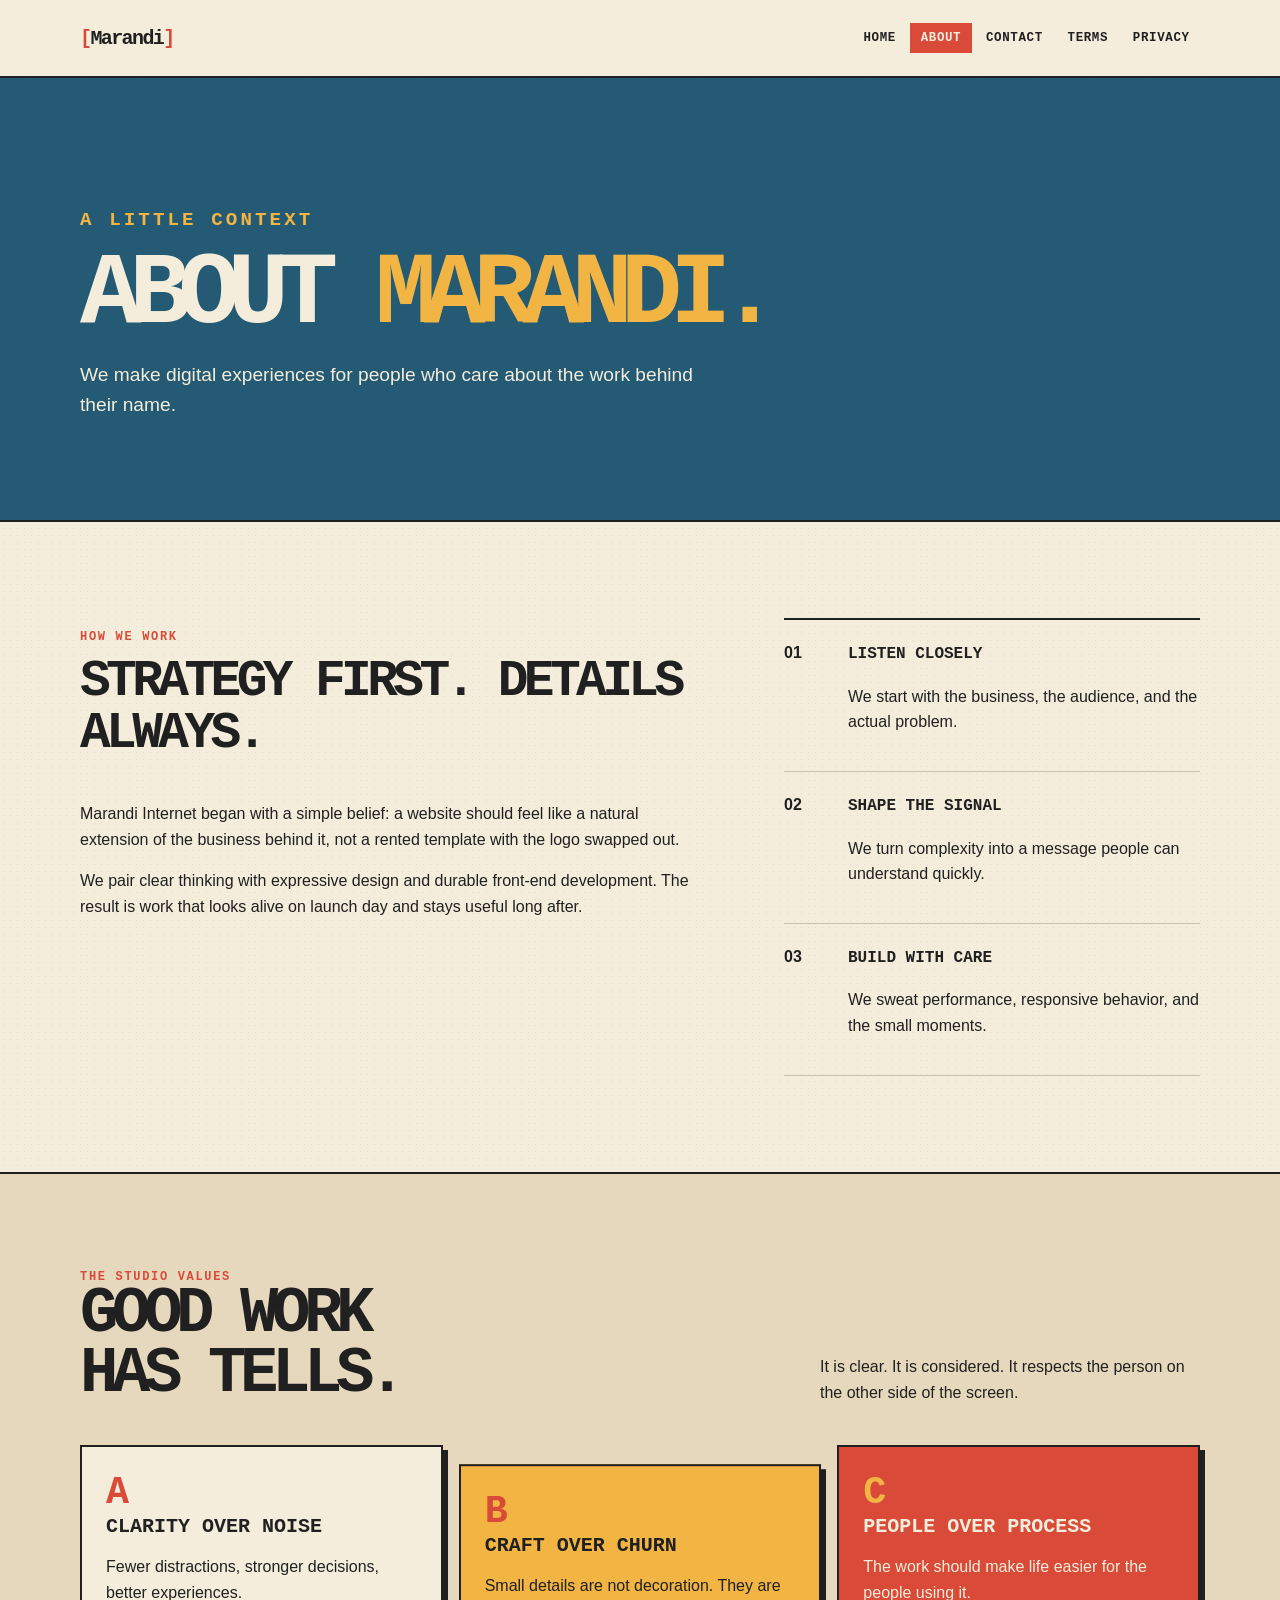
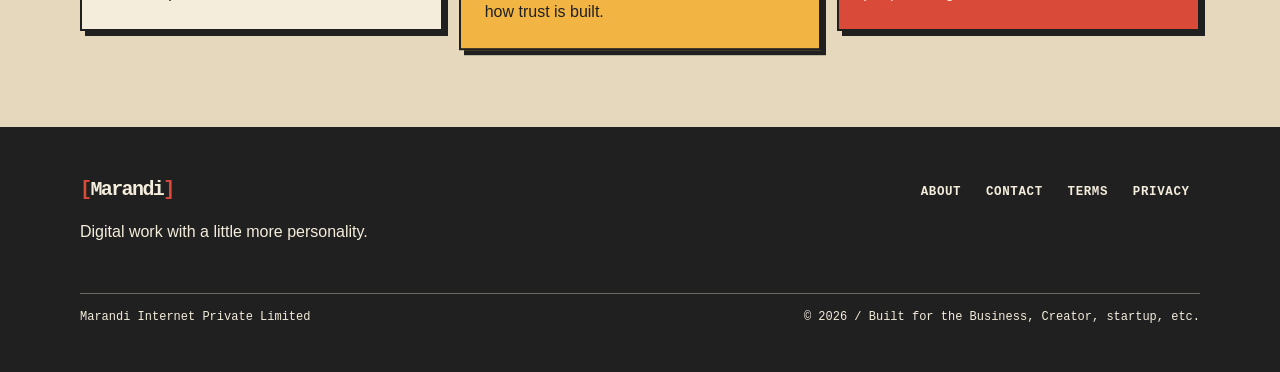
==== commit 2b85e806: "latest commit" ====
--- a/about.html
+++ b/about.html
@@ -1,5 +1,123 @@
 <!doctype html>
 <html lang="en">
-<head><meta charset="utf-8"><meta name="viewport" content="width=device-width, initial-scale=1"><meta name="description" content="Learn about Marandi Internet, an independent digital studio in Ranchi."><title>About | Marandi Internet</title><link rel="icon" href="favicon/favicon.ico"><link rel="stylesheet" href="styles.css"></head>
-<body><a class="skip-link" href="#main">Skip to content</a><header class="site-header"><div class="container nav"><a class="brand" href="index.html">Marandi</a><button class="nav-toggle" aria-expanded="false" aria-controls="nav-links">Menu</button><nav class="nav-links" id="nav-links" aria-label="Primary navigation"><a href="index.html">Home</a><a href="about.html" aria-current="page">About</a><a href="contact.html">Contact</a><a href="t%26c.html">Terms</a><a href="p%26p.html">Privacy</a></nav></div></header>
-<main id="main"><section class="page-hero"><div class="container"><p class="kicker">A little context</p><h1>About <span>Marandi.</span></h1><p>We make digital experiences for people who care about the work behind their name.</p></div></section><section class="section"><div class="container about-layout"><div><p class="eyebrow">How we work</p><h2>Strategy first. Details always.</h2><p>Marandi Internet began with a simple belief: a website should feel like a natural extension of the business behind it, not a rented template with the logo swapped out.</p><p>We pair clear thinking with expressive design and durable front-end development. The result is work that looks alive on launch day and stays useful long after.</p></div><div class="rule-list"><div class="rule"><strong>01</strong><div><b>Listen closely</b><p>We start with the business, the audience, and the actual problem.</p></div></div><div class="rule"><strong>02</strong><div><b>Shape the signal</b><p>We turn complexity into a message people can understand quickly.</p></div></div><div class="rule"><strong>03</strong><div><b>Build with care</b><p>We sweat performance, responsive behavior, and the small moments.</p></div></div></div></div></section><section class="section tint"><div class="container"><div class="section-heading"><div><p class="eyebrow">The studio values</p><h2>Good work<br>has tells.</h2></div><p>It is clear. It is considered. It respects the person on the other side of the screen.</p></div><div class="grid"><article class="panel"><span class="number">A</span><h3>Clarity over noise</h3><p>Fewer distractions, stronger decisions, better experiences.</p></article><article class="panel"><span class="number">B</span><h3>Craft over churn</h3><p>Small details are not decoration. They are how trust is built.</p></article><article class="panel"><span class="number">C</span><h3>People over process</h3><p>The work should make life easier for the people using it.</p></article></div></div></section></main><footer class="site-footer"><div class="container"><div class="footer-grid"><div><a class="brand" href="index.html">Marandi</a><p>Digital work with a little more personality.</p></div><nav class="footer-links" aria-label="Footer navigation"><a href="about.html">About</a><a href="contact.html">Contact</a><a href="t%26c.html">Terms</a><a href="p%26p.html">Privacy</a></nav></div><div class="footer-bottom"><span>Marandi Internet</span><span>&copy; <span data-year></span> / Built for the open web</span></div></div></footer><script src="script.js"></script></body></html>
+<head>
+    <meta charset="utf-8">
+    <meta name="viewport" content="width=device-width, initial-scale=1">
+    <meta name="description" content="Learn about Marandi Internet, an independent digital studio in Ranchi.">
+    <title>About | Marandi Internet</title>
+    <link rel="icon" href="favicon/favicon.ico">
+    <link rel="stylesheet" href="styles.css">
+</head>
+<body><a class="skip-link" href="#main">Skip to content</a>
+    <header class="site-header">
+        <div class="container nav">
+            <a class="brand" href="index.html">Marandi</a>
+            <button class="nav-toggle" aria-expanded="false" aria-controls="nav-links">Menu</button>
+            <nav class="nav-links" id="nav-links" aria-label="Primary navigation">
+                <a href="index.html">Home</a>
+                <a href="about.html" aria-current="page">About</a>
+                <a href="contact.html">Contact</a>
+                <a href="t%26c.html">Terms</a>
+                <a href="p%26p.html">Privacy</a>
+            </nav>
+        </div>
+    </header>
+    <main id="main">
+        <section class="page-hero">
+            <div class="container">
+                <p class="kicker">A little context</p>
+                <h1>About <span>Marandi.</span></h1>
+                <p>We make digital experiences for people who care about the work behind their name.</p>
+            </div>
+        </section>
+        <section class="section">
+            <div class="container about-layout">
+                <div>
+                    <p class="eyebrow">How we work</p>
+                    <h2>Strategy first. Details always.</h2>
+                    <p>Marandi Internet began with a simple belief: a website should feel like a natural extension of the business behind it, not a rented template with the logo swapped out.</p>
+                    <p>We pair clear thinking with expressive design and durable front-end development. The result is work that looks alive on launch day and stays useful long after.</p>
+                </div>
+                <div class="rule-list">
+                    <div class="rule">
+                        <strong>01</strong>
+                        <div>
+                            <b>Listen closely</b>
+                            <p>We start with the business, the audience, and the actual problem.</p>
+                        </div>
+                    </div>
+                    <div class="rule">
+                        <strong>02</strong>
+                        <div>
+                            <b>Shape the signal</b>
+                            <p>We turn complexity into a message people can understand quickly.</p>
+                        </div>
+                    </div>
+                    <div class="rule">
+                        <strong>03</strong>
+                        <div>
+                            <b>Build with care</b>
+                            <p>We sweat performance, responsive behavior, and the small moments.</p>
+                        </div>
+                    </div>
+                </div>
+            </div>
+        </section>
+        <section class="section tint">
+            <div class="container">
+                <div class="section-heading">
+                    <div>
+                        <p class="eyebrow">The studio values</p>
+                        <h2>Good work<br>has tells.</h2>
+                    </div>
+                    <p>It is clear. It is considered. It respects the person on the other side of the screen.</p>
+                </div>
+                <div class="grid">
+                    <article class="panel">
+                        <span class="number">A</span>
+                        <h3>Clarity over noise</h3>
+                        <p>Fewer distractions, stronger decisions, better experiences.</p>
+                    </article>
+                    <article class="panel">
+                        <span class="number">B</span>
+                        <h3>Craft over churn</h3>
+                        <p>Small details are not decoration. They are how trust is built.</p>
+                    </article>
+                    <article class="panel">
+                        <span class="number">C</span>
+                        <h3>People over process</h3>
+                        <p>The work should make life easier for the people using it.</p>
+                    </article>
+                </div>
+            </div>
+        </section>
+    </main>
+    <footer class="site-footer">
+        <div class="container">
+            <div class="footer-grid">
+                <div>
+                    <a class="brand" href="index.html">Marandi</a>
+                    <p>Digital work with a little more personality.</p>
+                </div>
+                <nav class="footer-links" aria-label="Footer navigation">
+                    <a href="about.html">About</a>
+                    <a href="contact.html">Contact</a>
+                    <a href="t%26c.html">Terms</a>
+                    <a href="p%26p.html">Privacy</a>
+                </nav>
+            </div>
+            <div class="footer-bottom">
+                <span>Marandi Internet Private Limited</span>
+                <span>&copy; <span data-year></span> / Built for the Business, Creator, startup, etc.</span>
+
+            </div>
+
+        </div>
+
+    </footer>
+
+    <script src="script.js"></script>
+
+</body>
+
+</html>
--- a/styles.css
+++ b/styles.css
@@ -34,17 +34,58 @@
     background: rgba(244,237,220,.96);
     border-bottom: 2px solid var(--ink);
 }
-.nav { min-height: 76px; display: flex; align-items: center; justify-content: space-between; gap: 2rem; }
-.brand { font: 700 1.25rem var(--display); text-decoration: none; letter-spacing: -.08em; }
-.brand::before { content: "["; color: var(--red); }
-.brand::after { content: "]"; color: var(--red); }
-.nav-toggle { display: none; border: 2px solid var(--ink); background: var(--yellow); font: 700 1rem var(--display); padding: .45rem .65rem; }
-.nav-links { display: flex; gap: .25rem; flex-wrap: wrap; justify-content: flex-end; }
-.nav-links a, .footer-links a { text-decoration: none; font: 700 .78rem var(--display); text-transform: uppercase; letter-spacing: .05em; padding: .5rem .65rem; }
-.nav-links a:hover, .nav-links a[aria-current="page"], .footer-links a:hover { background: var(--red); color: var(--paper); }
+.nav { 
+    min-height: 76px; 
+    display: flex; 
+    align-items: center; 
+    justify-content: space-between; 
+    gap: 2rem; 
+}
+.brand { 
+    font: 700 1.25rem var(--display); 
+    text-decoration: none; 
+    letter-spacing: -.08em; 
+}
+.brand::before { 
+    content: "["; 
+    color: var(--red); 
+}
+.brand::after { 
+    content: "]"; 
+    color: var(--red); 
+}
+.nav-toggle { 
+    display: none; 
+    border: 2px solid var(--ink); 
+    background: var(--yellow); 
+    font: 700 1rem var(--display); 
+    padding: .45rem .65rem; }
+.nav-links { 
+    display: flex; 
+    gap: .25rem; 
+    flex-wrap: wrap; 
+    justify-content: flex-end; 
+}
+.nav-links a, .footer-links a { 
+    text-decoration: none; 
+    font: 700 .78rem var(--display); 
+    text-transform: uppercase; 
+    letter-spacing: .05em; 
+    padding: .5rem .65rem; 
+}
+.nav-links a:hover, .nav-links a[aria-current="page"], .footer-links a:hover { 
+    background: var(--red); 
+    color: var(--paper); 
+}
 
-main { overflow: hidden; }
-.hero, .page-hero { border-bottom: 2px solid var(--ink); background: var(--blue); color: var(--paper); }
+main { 
+    overflow: hidden; 
+}
+.hero, .page-hero { 
+    border-bottom: 2px solid var(--ink); 
+    background: var(--blue); 
+    color: var(--paper); 
+}
 .hero { min-height: 620px; display: grid; align-items: center; position: relative; }
 .hero::after { content: "MARANDI / INTERNET / EST. 2020"; position: absolute; right: 4vw; bottom: 2rem; color: rgba(244,237,220,.58); font: 700 clamp(.65rem, 1.6vw, 1rem) var(--display); transform: rotate(-90deg) translateX(100%); transform-origin: right bottom; }
 .hero-grid { display: grid; grid-template-columns: minmax(0, 1.25fr) minmax(280px, .75fr); gap: 4rem; align-items: center; }
@@ -55,7 +96,7 @@
 .actions { display: flex; flex-wrap: wrap; gap: .8rem; margin-top: 2rem; }
 .button { display: inline-block; border: 2px solid var(--ink); box-shadow: 4px 4px 0 var(--ink); padding: .75rem 1rem; background: var(--yellow); text-decoration: none; font: 700 .8rem var(--display); text-transform: uppercase; }
 .button:hover { transform: translate(3px, 3px); box-shadow: 1px 1px 0 var(--ink); }
-.button.alt { background: var(--paper); }
+.button.alt { background: var(--paper); color: var(--ink); }
 .sticker { background: var(--yellow); color: var(--ink); border: 2px solid var(--ink); padding: 1.4rem; box-shadow: var(--shadow); transform: rotate(3deg); }
 .hero-mark { width: 112px; height: 112px; object-fit: contain; margin: 0 auto 1.2rem; mix-blend-mode: multiply; }
 .sticker strong { display: block; font: 700 2.2rem/.95 var(--display); text-transform: uppercase; }
